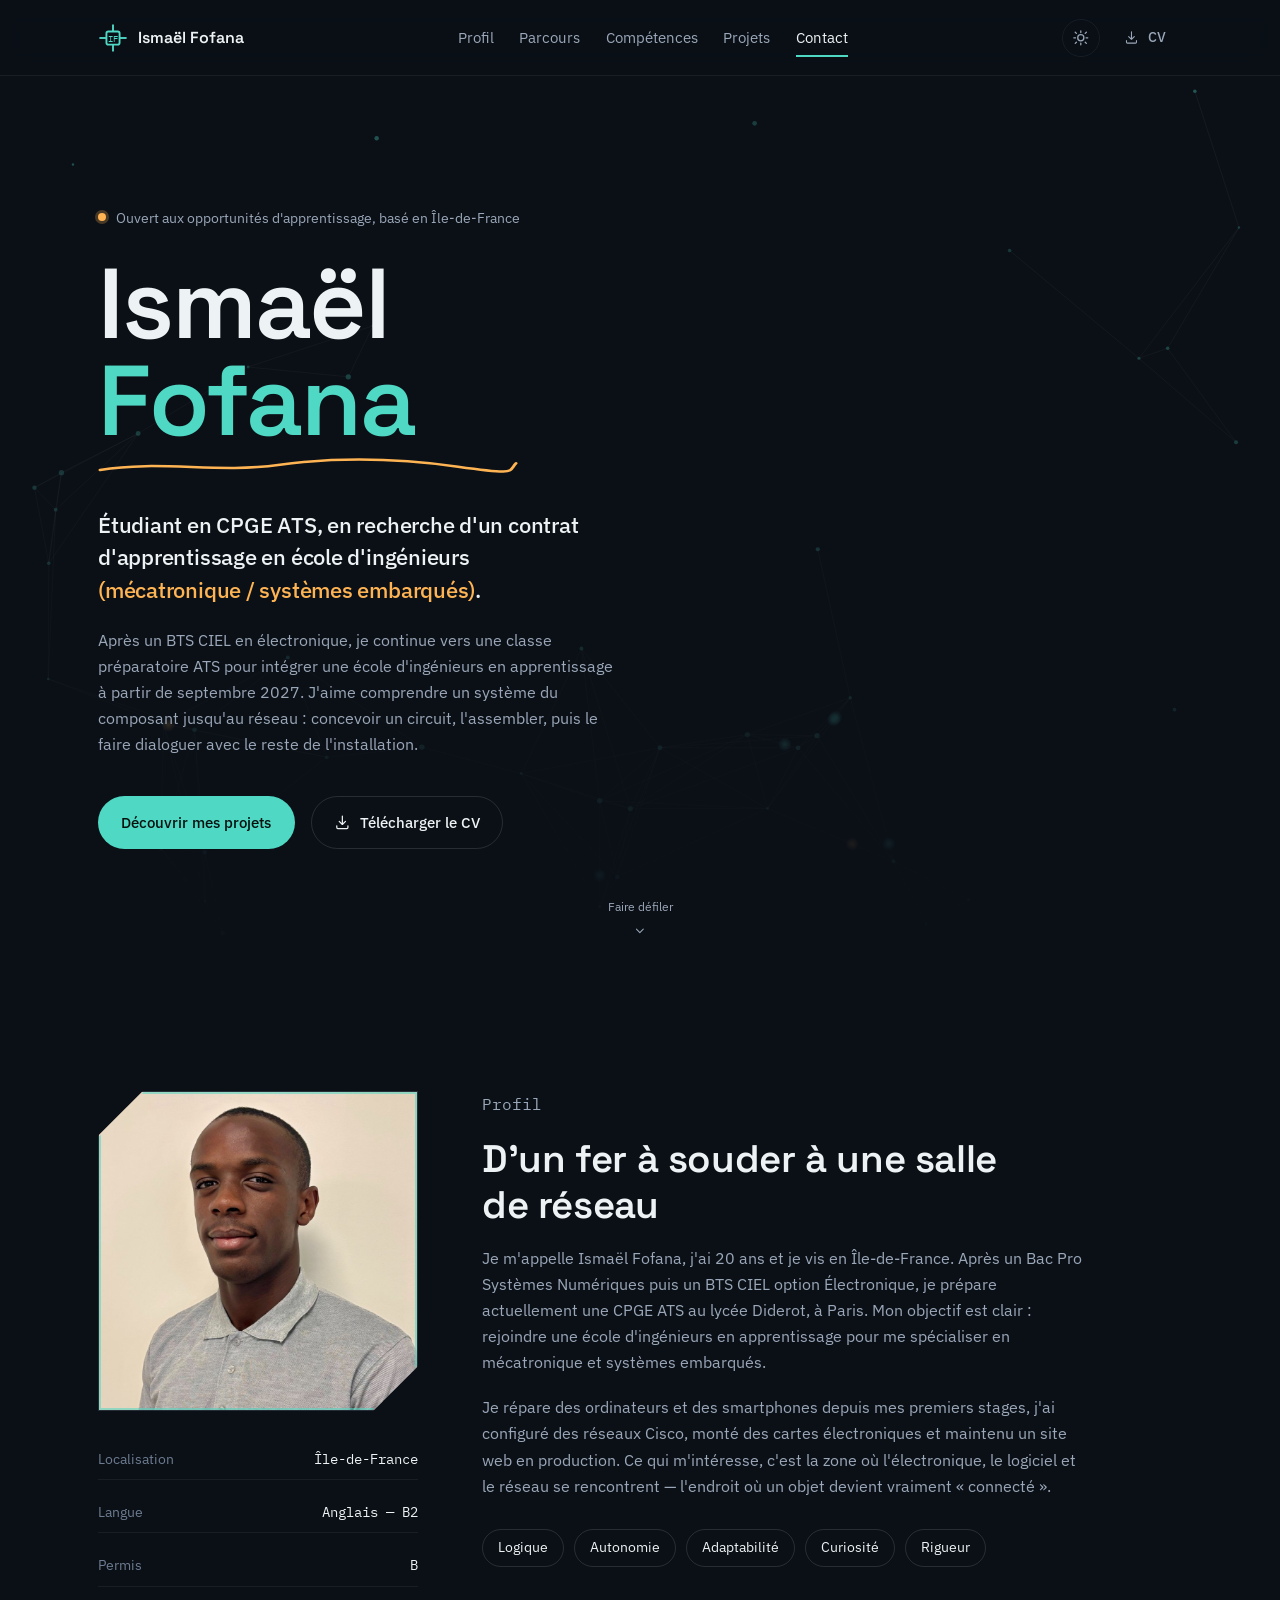
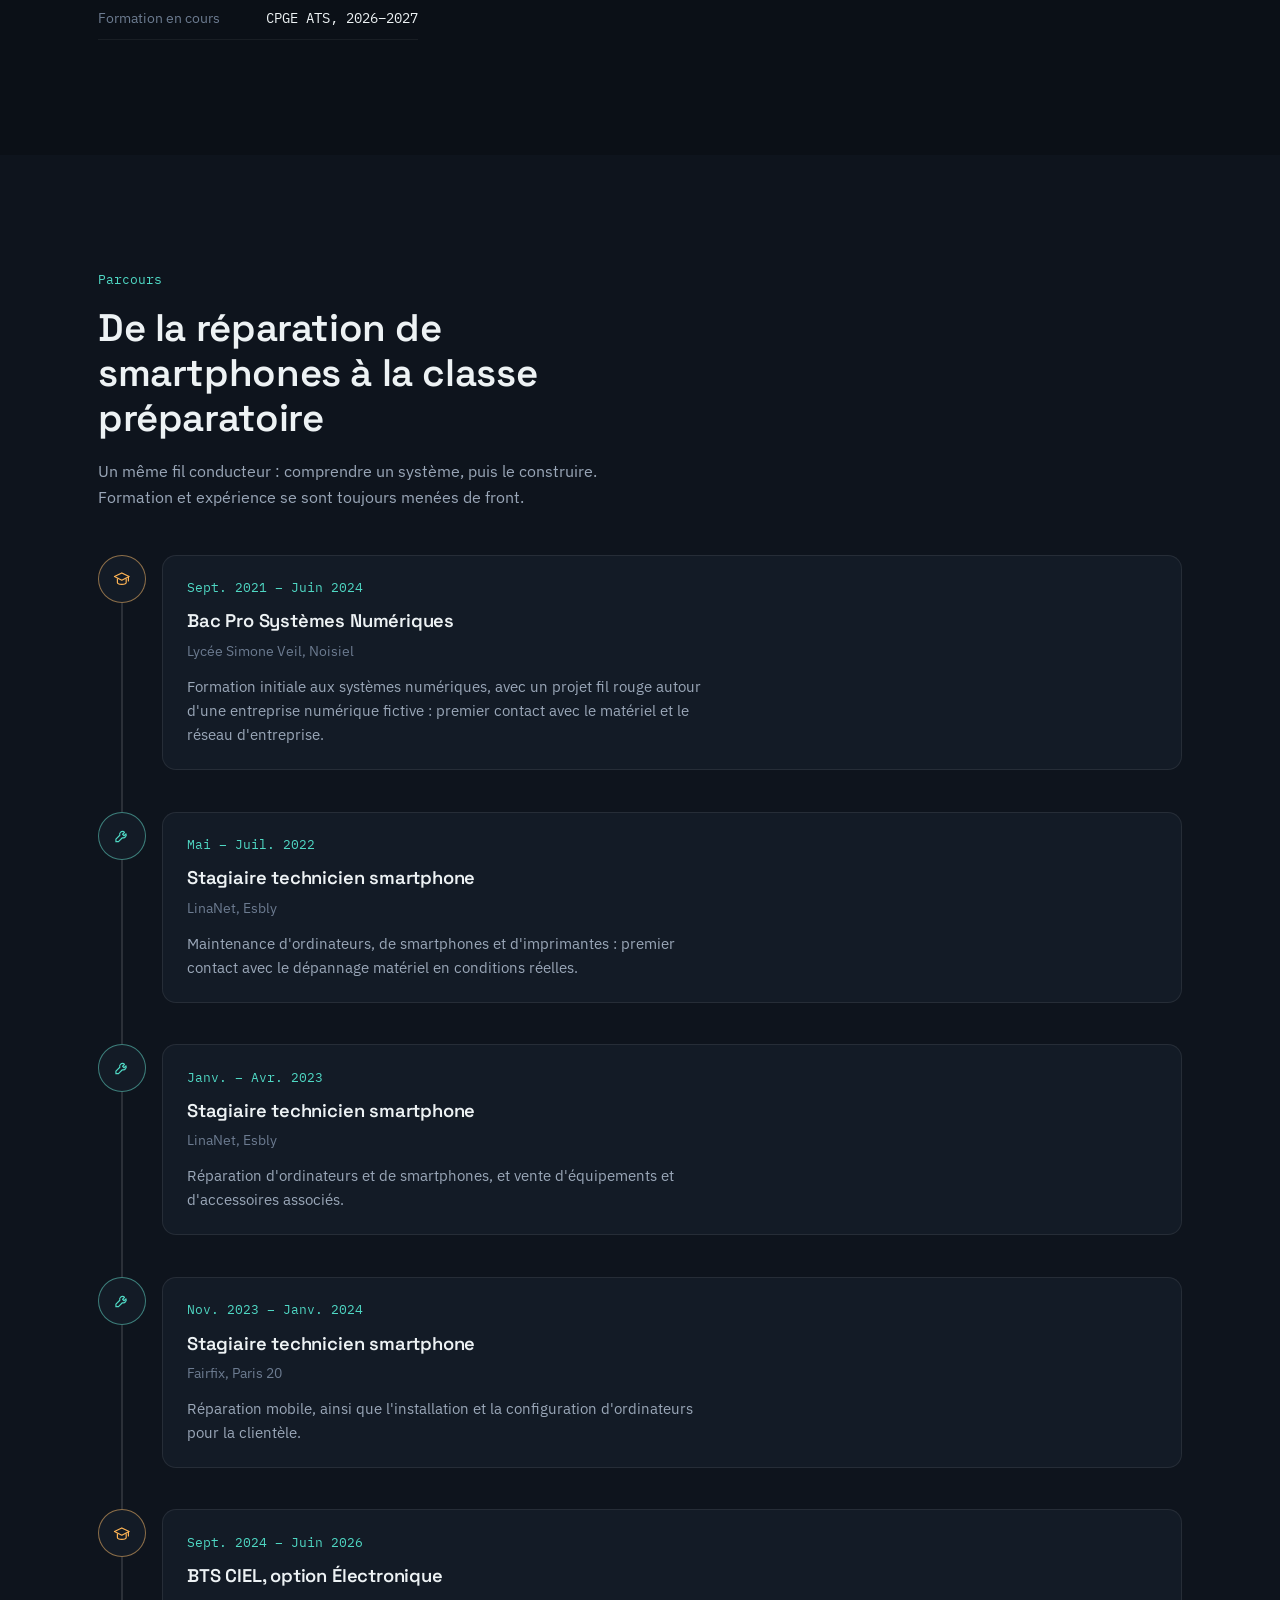
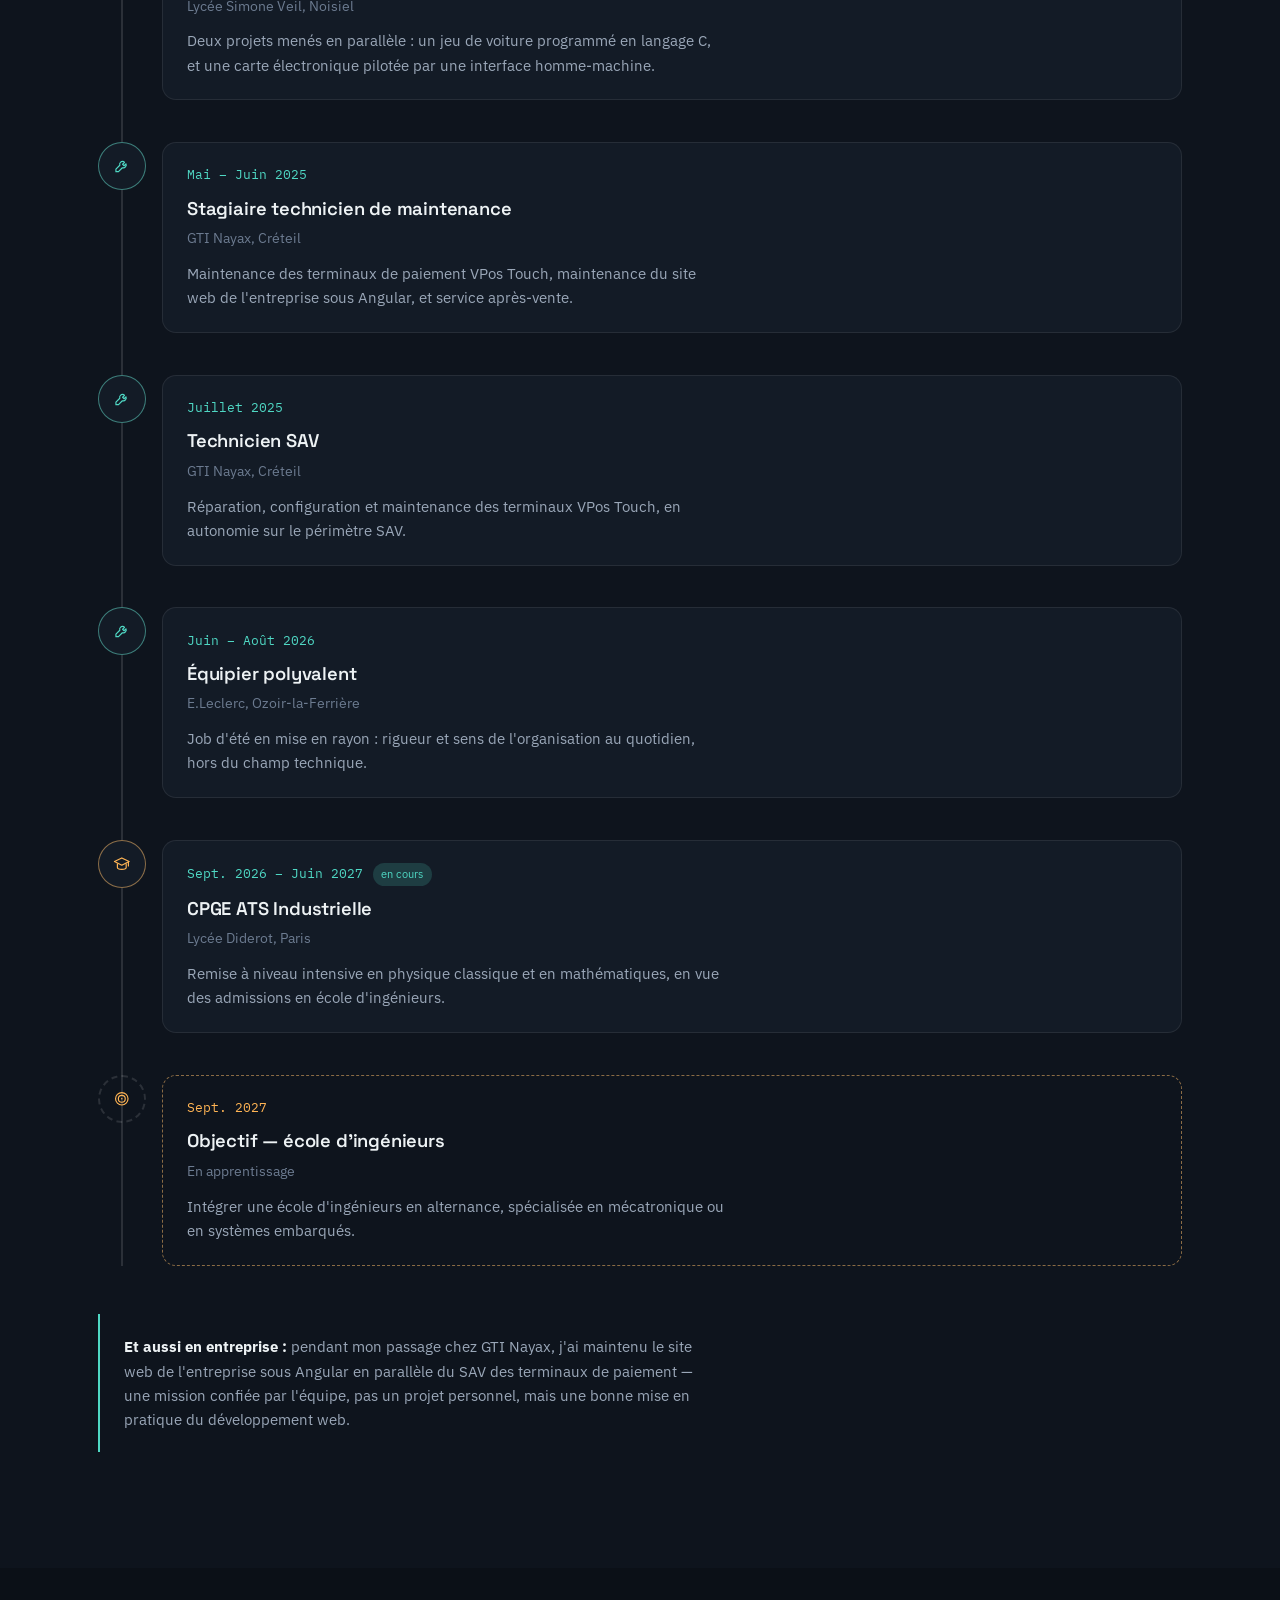
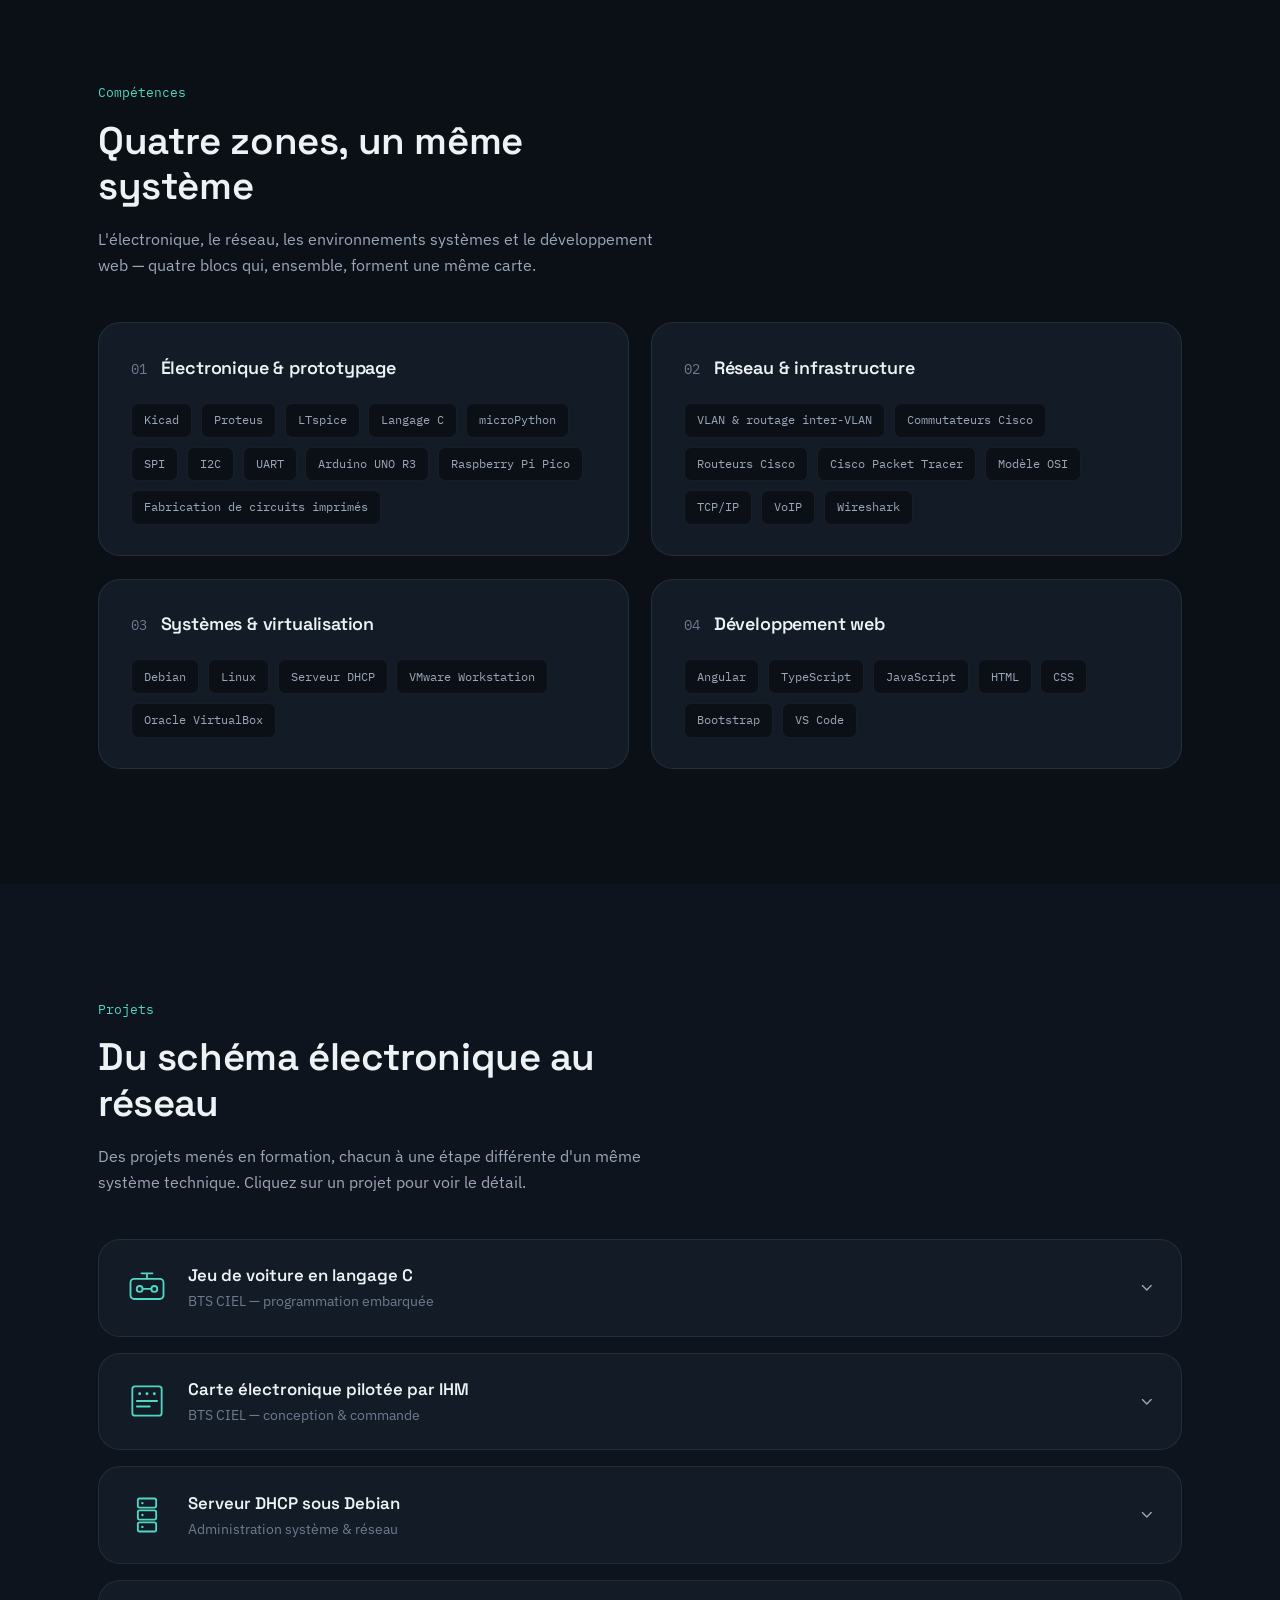
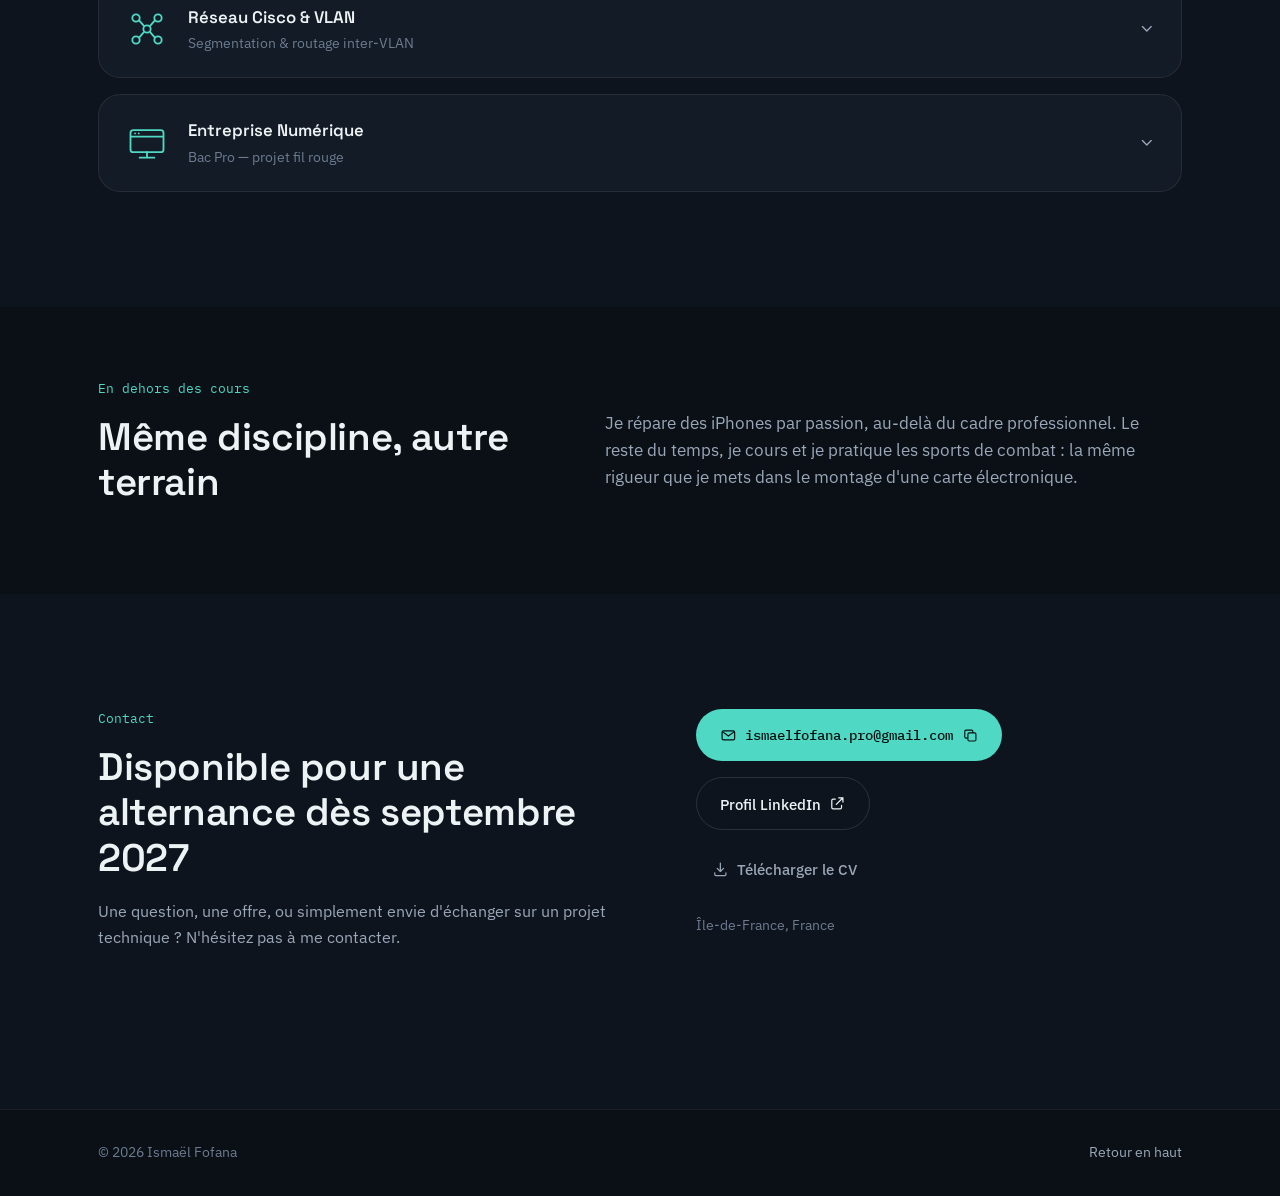
==== index.html @ b137e4b9 "Add files via upload" ====
<!DOCTYPE html>
<html lang="fr">
<head>
<meta charset="UTF-8">
<meta name="viewport" content="width=device-width, initial-scale=1">
<title>Ismaël Fofana — Portfolio</title>
<meta name="description" content="Portfolio d'Ismaël Fofana, étudiant en CPGE ATS, à la recherche d'un contrat d'apprentissage en école d'ingénieurs — mécatronique et systèmes embarqués.">
<meta name="color-scheme" content="dark light">
<meta name="theme-color" content="#0b1017">

<!-- Open Graph — à mettre à jour avec l'URL finale une fois le site en ligne -->
<meta property="og:type" content="website">
<meta property="og:title" content="Ismaël Fofana — Portfolio">
<meta property="og:description" content="Étudiant en CPGE ATS, en recherche d'un contrat d'apprentissage en école d'ingénieurs (mécatronique / systèmes embarqués).">
<meta property="og:image" content="assets/photo.jpg">
<meta name="twitter:card" content="summary">

<link rel="icon" href="data:image/svg+xml,%3Csvg xmlns='http://www.w3.org/2000/svg' viewBox='0 0 32 32'%3E%3Crect width='32' height='32' rx='6' fill='%230b1017'/%3E%3Crect x='9' y='9' width='14' height='14' rx='2' fill='none' stroke='%234fd8c4' stroke-width='2'/%3E%3Cline x1='16' y1='2' x2='16' y2='9' stroke='%234fd8c4' stroke-width='2'/%3E%3Cline x1='16' y1='23' x2='16' y2='30' stroke='%234fd8c4' stroke-width='2'/%3E%3Cline x1='2' y1='16' x2='9' y2='16' stroke='%234fd8c4' stroke-width='2'/%3E%3Cline x1='23' y1='16' x2='30' y2='16' stroke='%234fd8c4' stroke-width='2'/%3E%3C/svg%3E">

<link rel="preconnect" href="https://fonts.googleapis.com">
<link rel="preconnect" href="https://fonts.gstatic.com" crossorigin>
<link href="https://fonts.googleapis.com/css2?family=Space+Grotesk:wght@500;600;700&family=IBM+Plex+Sans:wght@400;500;600&family=IBM+Plex+Mono:wght@400;500&display=swap" rel="stylesheet">

<link rel="stylesheet" href="style.css">
</head>
<body>

<!-- ==================== SPRITE D'ICÔNES (interne, aucune dépendance externe) ==================== -->
<svg style="display:none" aria-hidden="true">
  <defs>
    <symbol id="icon-download" viewBox="0 0 24 24"><path d="M12 3v12m0 0-4.5-4.5M12 15l4.5-4.5M4 17v2.5A1.5 1.5 0 0 0 5.5 21h13a1.5 1.5 0 0 0 1.5-1.5V17" fill="none" stroke="currentColor" stroke-width="1.75" stroke-linecap="round" stroke-linejoin="round"/></symbol>
    <symbol id="icon-mail" viewBox="0 0 24 24"><rect x="3" y="5.5" width="18" height="13" rx="2" fill="none" stroke="currentColor" stroke-width="1.75"/><path d="m4 7 8 6 8-6" fill="none" stroke="currentColor" stroke-width="1.75" stroke-linecap="round" stroke-linejoin="round"/></symbol>
    <symbol id="icon-external" viewBox="0 0 24 24"><path d="M9 6H6a2 2 0 0 0-2 2v10a2 2 0 0 0 2 2h10a2 2 0 0 0 2-2v-3M14 4h6v6M20 4l-9.5 9.5" fill="none" stroke="currentColor" stroke-width="1.75" stroke-linecap="round" stroke-linejoin="round"/></symbol>
    <symbol id="icon-chevron" viewBox="0 0 24 24"><path d="m6 9 6 6 6-6" fill="none" stroke="currentColor" stroke-width="1.85" stroke-linecap="round" stroke-linejoin="round"/></symbol>
    <symbol id="icon-menu" viewBox="0 0 24 24"><path d="M4 7h16M4 12h16M4 17h16" fill="none" stroke="currentColor" stroke-width="1.75" stroke-linecap="round"/></symbol>
    <symbol id="icon-close" viewBox="0 0 24 24"><path d="M6 6l12 12M18 6 6 18" fill="none" stroke="currentColor" stroke-width="1.75" stroke-linecap="round"/></symbol>
    <symbol id="icon-sun" viewBox="0 0 24 24"><circle cx="12" cy="12" r="4.2" fill="none" stroke="currentColor" stroke-width="1.75"/><path d="M12 2.5v2.3M12 19.2v2.3M4.4 4.4l1.6 1.6M18 18l1.6 1.6M2.5 12h2.3M19.2 12h2.3M4.4 19.6 6 18M18 6l1.6-1.6" fill="none" stroke="currentColor" stroke-width="1.75" stroke-linecap="round"/></symbol>
    <symbol id="icon-moon" viewBox="0 0 24 24"><path d="M20 14.2A8.2 8.2 0 1 1 9.8 4a6.4 6.4 0 0 0 10.2 10.2Z" fill="none" stroke="currentColor" stroke-width="1.75" stroke-linejoin="round"/></symbol>
    <symbol id="icon-cap" viewBox="0 0 24 24"><path d="M12 4 2 9l10 5 10-5-10-5Z" fill="none" stroke="currentColor" stroke-width="1.6" stroke-linejoin="round"/><path d="M6 11.5V17c0 1.2 2.7 2.5 6 2.5s6-1.3 6-2.5v-5.5" fill="none" stroke="currentColor" stroke-width="1.6" stroke-linejoin="round"/><path d="M21 9.5V15" fill="none" stroke="currentColor" stroke-width="1.6" stroke-linecap="round"/></symbol>
    <symbol id="icon-wrench" viewBox="0 0 24 24"><path d="M14.7 6.3a4 4 0 0 0-5.4 4.9L4 16.5V20h3.5l5.3-5.3a4 4 0 0 0 4.9-5.4l-2.6 2.6-2-2 2.6-2.6Z" fill="none" stroke="currentColor" stroke-width="1.6" stroke-linejoin="round" stroke-linecap="round"/></symbol>
    <symbol id="icon-target" viewBox="0 0 24 24"><circle cx="12" cy="12" r="8.5" fill="none" stroke="currentColor" stroke-width="1.6"/><circle cx="12" cy="12" r="4.7" fill="none" stroke="currentColor" stroke-width="1.6"/><circle cx="12" cy="12" r="1.1" fill="currentColor"/></symbol>
    <symbol id="icon-copy" viewBox="0 0 24 24"><rect x="8.5" y="8.5" width="11.5" height="11.5" rx="1.8" fill="none" stroke="currentColor" stroke-width="1.6"/><path d="M15.5 8.5V6.3a1.8 1.8 0 0 0-1.8-1.8H5.8A1.8 1.8 0 0 0 4 6.3v7.9a1.8 1.8 0 0 0 1.8 1.8H8.5" fill="none" stroke="currentColor" stroke-width="1.6"/></symbol>
    <symbol id="icon-check" viewBox="0 0 24 24"><path d="m5 12.5 4.5 4.5L19 7" fill="none" stroke="currentColor" stroke-width="2" stroke-linecap="round" stroke-linejoin="round"/></symbol>
    <symbol id="icon-plus" viewBox="0 0 24 24"><path d="M12 5v14M5 12h14" fill="none" stroke="currentColor" stroke-width="1.85" stroke-linecap="round"/></symbol>
  </defs>
</svg>

<!-- ==================== BARRE DE PROGRESSION DE LECTURE ==================== -->
<div class="scroll-progress" id="scrollProgress" aria-hidden="true"><span id="scrollProgressFill"></span></div>

<!-- ==================== EN-TÊTE / NAVIGATION ==================== -->
<header class="site-header" id="siteHeader">
  <div class="header-inner">
    <a href="#top" class="brand" aria-label="Retour en haut de la page">
      <svg class="brand-mark" viewBox="0 0 32 32" aria-hidden="true">
        <rect x="9" y="9" width="14" height="14" rx="2" fill="none" stroke="currentColor" stroke-width="2"/>
        <line x1="16" y1="1.5" x2="16" y2="9" stroke="currentColor" stroke-width="2"/>
        <line x1="16" y1="23" x2="16" y2="30.5" stroke="currentColor" stroke-width="2"/>
        <line x1="1.5" y1="16" x2="9" y2="16" stroke="currentColor" stroke-width="2"/>
        <line x1="23" y1="16" x2="30.5" y2="16" stroke="currentColor" stroke-width="2"/>
        <text x="16" y="20.5" text-anchor="middle" font-family="'IBM Plex Mono', monospace" font-size="10" fill="currentColor">IF</text>
      </svg>
      <span class="brand-name">Ismaël&nbsp;Fofana</span>
    </a>

    <nav class="main-nav" id="mainNav" aria-label="Navigation principale">
      <a href="#profil" class="nav-link">Profil</a>
      <a href="#parcours" class="nav-link">Parcours</a>
      <a href="#competences" class="nav-link">Compétences</a>
      <a href="#projets" class="nav-link">Projets</a>
      <a href="#contact" class="nav-link">Contact</a>
    </nav>

    <div class="header-actions">
      <button class="theme-toggle" id="themeToggle" type="button" aria-label="Changer de thème" aria-pressed="false">
        <svg class="icon icon-sun" aria-hidden="true"><use href="#icon-sun"/></svg>
        <svg class="icon icon-moon" aria-hidden="true"><use href="#icon-moon"/></svg>
      </button>
      <a class="btn btn-ghost btn-sm cv-link" href="assets/CV_Ismael_Fofana.pdf" download>
        <svg class="icon" aria-hidden="true"><use href="#icon-download"/></svg>
        <span>CV</span>
      </a>
      <button class="nav-toggle" id="navToggle" type="button" aria-label="Ouvrir le menu" aria-expanded="false" aria-controls="mainNav">
        <svg class="icon icon-menu" aria-hidden="true"><use href="#icon-menu"/></svg>
        <svg class="icon icon-close" aria-hidden="true"><use href="#icon-close"/></svg>
      </button>
    </div>
  </div>
</header>

<main id="top">

  <!-- ==================== HERO ==================== -->
  <section class="hero" id="hero">
    <canvas class="hero-canvas" id="heroCanvas" aria-hidden="true"></canvas>
    <div class="hero-veil" aria-hidden="true"></div>

    <div class="hero-content">
      <p class="hero-kicker">
        <span class="led" aria-hidden="true"></span>
        Ouvert aux opportunités d'apprentissage, basé en Île-de-France
      </p>

      <h1 class="hero-title" id="heroTitle">
        <span class="line">Ismaël</span>
        <span class="line">Fofana</span>
      </h1>
      <svg class="hero-underline" viewBox="0 0 420 24" preserveAspectRatio="none" aria-hidden="true">
        <path id="heroUnderlinePath" d="M2 18 C 60 6, 120 22, 180 12 S 300 4, 360 14 S 410 20, 418 10" fill="none" stroke="currentColor" stroke-width="3" stroke-linecap="round"/>
      </svg>

      <h2 class="hero-subtitle">
        Étudiant en CPGE ATS, en recherche d'un contrat d'apprentissage en école d'ingénieurs
        <span class="accent-text">(mécatronique&nbsp;/&nbsp;systèmes embarqués)</span>.
      </h2>

      <p class="hero-text">
        Après un BTS CIEL en électronique, je continue vers une classe préparatoire ATS pour intégrer une
        école d'ingénieurs en apprentissage à partir de septembre 2027. J'aime comprendre un système du
        composant jusqu'au réseau : concevoir un circuit, l'assembler, puis le faire dialoguer avec le
        reste de l'installation.
      </p>

      <div class="hero-actions">
        <a href="#projets" class="btn btn-primary" data-scroll>
          Découvrir mes projets
        </a>
        <a href="assets/CV_Ismael_Fofana.pdf" class="btn btn-outline" download>
          <svg class="icon" aria-hidden="true"><use href="#icon-download"/></svg>
          Télécharger le CV
        </a>
      </div>
    </div>

    <a href="#profil" class="scroll-cue" data-scroll aria-label="Faire défiler vers la section Profil">
      <span>Faire défiler</span>
      <svg class="icon" aria-hidden="true"><use href="#icon-chevron"/></svg>
    </a>
  </section>

  <!-- ==================== PROFIL ==================== -->
  <section class="section" id="profil">
    <div class="container profil-grid">

      <div class="profil-media">
        <div class="photo-frame" id="photoFrame">
          <img src="assets/photo.jpg" alt="Portrait d'Ismaël Fofana" width="900" height="900" loading="lazy">
        </div>
        <ul class="quick-facts" aria-label="Informations rapides">
          <li><span class="qf-label">Localisation</span><span class="qf-value">Île-de-France</span></li>
          <li><span class="qf-label">Langue</span><span class="qf-value">Anglais — B2</span></li>
          <li><span class="qf-label">Permis</span><span class="qf-value">B</span></li>
          <li><span class="qf-label">Formation en cours</span><span class="qf-value">CPGE ATS, 2026–2027</span></li>
        </ul>
      </div>

      <div class="profil-copy">
        <p class="section-eyebrow">Profil</p>
        <h2 class="section-title">D'un fer à souder à une salle de réseau</h2>

        <p>
          Je m'appelle Ismaël Fofana, j'ai 20 ans et je vis en Île-de-France. Après un Bac&nbsp;Pro
          Systèmes Numériques puis un BTS&nbsp;CIEL option Électronique, je prépare actuellement une
          CPGE&nbsp;ATS au lycée Diderot, à Paris. Mon objectif est clair&nbsp;: rejoindre une école
          d'ingénieurs en apprentissage pour me spécialiser en mécatronique et systèmes embarqués.
        </p>
        <p>
          Je répare des ordinateurs et des smartphones depuis mes premiers stages, j'ai configuré des
          réseaux Cisco, monté des cartes électroniques et maintenu un site web en production. Ce qui
          m'intéresse, c'est la zone où l'électronique, le logiciel et le réseau se rencontrent — l'endroit
          où un objet devient vraiment « connecté ».
        </p>

        <ul class="trait-list" aria-label="Atouts">
          <li class="trait-chip">Logique</li>
          <li class="trait-chip">Autonomie</li>
          <li class="trait-chip">Adaptabilité</li>
          <li class="trait-chip">Curiosité</li>
          <li class="trait-chip">Rigueur</li>
        </ul>
      </div>

    </div>
  </section>

  <!-- ==================== PARCOURS ==================== -->
  <section class="section section-alt" id="parcours">
    <div class="container">
      <p class="section-eyebrow">Parcours</p>
      <h2 class="section-title">De la réparation de smartphones à la classe préparatoire</h2>
      <p class="section-intro">
        Un même fil conducteur&nbsp;: comprendre un système, puis le construire. Formation et expérience
        se sont toujours menées de front.
      </p>

      <div class="timeline" id="timeline">
        <div class="timeline-track" aria-hidden="true"><span id="timelineFill"></span></div>

        <ol class="timeline-list">

          <li class="timeline-item" data-type="formation">
            <div class="timeline-node"><svg class="icon" aria-hidden="true"><use href="#icon-cap"/></svg></div>
            <div class="timeline-card">
              <p class="timeline-date">Sept. 2021 – Juin 2024</p>
              <h3 class="timeline-title">Bac Pro Systèmes Numériques</h3>
              <p class="timeline-place">Lycée Simone Veil, Noisiel</p>
              <p class="timeline-desc">Formation initiale aux systèmes numériques, avec un projet fil rouge autour d'une entreprise numérique fictive : premier contact avec le matériel et le réseau d'entreprise.</p>
            </div>
          </li>

          <li class="timeline-item" data-type="experience">
            <div class="timeline-node"><svg class="icon" aria-hidden="true"><use href="#icon-wrench"/></svg></div>
            <div class="timeline-card">
              <p class="timeline-date">Mai – Juil. 2022</p>
              <h3 class="timeline-title">Stagiaire technicien smartphone</h3>
              <p class="timeline-place">LinaNet, Esbly</p>
              <p class="timeline-desc">Maintenance d'ordinateurs, de smartphones et d'imprimantes : premier contact avec le dépannage matériel en conditions réelles.</p>
            </div>
          </li>

          <li class="timeline-item" data-type="experience">
            <div class="timeline-node"><svg class="icon" aria-hidden="true"><use href="#icon-wrench"/></svg></div>
            <div class="timeline-card">
              <p class="timeline-date">Janv. – Avr. 2023</p>
              <h3 class="timeline-title">Stagiaire technicien smartphone</h3>
              <p class="timeline-place">LinaNet, Esbly</p>
              <p class="timeline-desc">Réparation d'ordinateurs et de smartphones, et vente d'équipements et d'accessoires associés.</p>
            </div>
          </li>

          <li class="timeline-item" data-type="experience">
            <div class="timeline-node"><svg class="icon" aria-hidden="true"><use href="#icon-wrench"/></svg></div>
            <div class="timeline-card">
              <p class="timeline-date">Nov. 2023 – Janv. 2024</p>
              <h3 class="timeline-title">Stagiaire technicien smartphone</h3>
              <p class="timeline-place">Fairfix, Paris 20</p>
              <p class="timeline-desc">Réparation mobile, ainsi que l'installation et la configuration d'ordinateurs pour la clientèle.</p>
            </div>
          </li>

          <li class="timeline-item" data-type="formation">
            <div class="timeline-node"><svg class="icon" aria-hidden="true"><use href="#icon-cap"/></svg></div>
            <div class="timeline-card">
              <p class="timeline-date">Sept. 2024 – Juin 2026</p>
              <h3 class="timeline-title">BTS CIEL, option Électronique</h3>
              <p class="timeline-place">Lycée Simone Veil, Noisiel</p>
              <p class="timeline-desc">Deux projets menés en parallèle : un jeu de voiture programmé en langage C, et une carte électronique pilotée par une interface homme-machine.</p>
            </div>
          </li>

          <li class="timeline-item" data-type="experience">
            <div class="timeline-node"><svg class="icon" aria-hidden="true"><use href="#icon-wrench"/></svg></div>
            <div class="timeline-card">
              <p class="timeline-date">Mai – Juin 2025</p>
              <h3 class="timeline-title">Stagiaire technicien de maintenance</h3>
              <p class="timeline-place">GTI Nayax, Créteil</p>
              <p class="timeline-desc">Maintenance des terminaux de paiement VPos Touch, maintenance du site web de l'entreprise sous Angular, et service après-vente.</p>
            </div>
          </li>

          <li class="timeline-item" data-type="experience">
            <div class="timeline-node"><svg class="icon" aria-hidden="true"><use href="#icon-wrench"/></svg></div>
            <div class="timeline-card">
              <p class="timeline-date">Juillet 2025</p>
              <h3 class="timeline-title">Technicien SAV</h3>
              <p class="timeline-place">GTI Nayax, Créteil</p>
              <p class="timeline-desc">Réparation, configuration et maintenance des terminaux VPos Touch, en autonomie sur le périmètre SAV.</p>
            </div>
          </li>

          <li class="timeline-item" data-type="experience">
            <div class="timeline-node"><svg class="icon" aria-hidden="true"><use href="#icon-wrench"/></svg></div>
            <div class="timeline-card">
              <p class="timeline-date">Juin – Août 2026</p>
              <h3 class="timeline-title">Équipier polyvalent</h3>
              <p class="timeline-place">E.Leclerc, Ozoir-la-Ferrière</p>
              <p class="timeline-desc">Job d'été en mise en rayon : rigueur et sens de l'organisation au quotidien, hors du champ technique.</p>
            </div>
          </li>

          <li class="timeline-item" data-type="formation is-current">
            <div class="timeline-node"><svg class="icon" aria-hidden="true"><use href="#icon-cap"/></svg></div>
            <div class="timeline-card">
              <p class="timeline-date">Sept. 2026 – Juin 2027 <span class="tag-current">en cours</span></p>
              <h3 class="timeline-title">CPGE ATS Industrielle</h3>
              <p class="timeline-place">Lycée Diderot, Paris</p>
              <p class="timeline-desc">Remise à niveau intensive en physique classique et en mathématiques, en vue des admissions en école d'ingénieurs.</p>
            </div>
          </li>

          <li class="timeline-item is-objective" data-type="objectif">
            <div class="timeline-node"><svg class="icon" aria-hidden="true"><use href="#icon-target"/></svg></div>
            <div class="timeline-card">
              <p class="timeline-date">Sept. 2027</p>
              <h3 class="timeline-title">Objectif — école d'ingénieurs</h3>
              <p class="timeline-place">En apprentissage</p>
              <p class="timeline-desc">Intégrer une école d'ingénieurs en alternance, spécialisée en mécatronique ou en systèmes embarqués.</p>
            </div>
          </li>

        </ol>
      </div>

      <p class="mission-note">
        <strong>Et aussi en entreprise&nbsp;:</strong> pendant mon passage chez GTI Nayax, j'ai maintenu le
        site web de l'entreprise sous Angular en parallèle du SAV des terminaux de paiement — une mission
        confiée par l'équipe, pas un projet personnel, mais une bonne mise en pratique du développement web.
      </p>
    </div>
  </section>

  <!-- ==================== COMPÉTENCES ==================== -->
  <section class="section" id="competences">
    <div class="container">
      <p class="section-eyebrow">Compétences</p>
      <h2 class="section-title">Quatre zones, un même système</h2>
      <p class="section-intro">
        L'électronique, le réseau, les environnements systèmes et le développement web — quatre blocs
        qui, ensemble, forment une même carte.
      </p>

      <div class="skills-grid">

        <article class="skill-block">
          <header class="skill-head">
            <span class="skill-index">01</span>
            <h3>Électronique &amp; prototypage</h3>
          </header>
          <ul class="skill-tags">
            <li>Kicad</li><li>Proteus</li><li>LTspice</li><li>Langage C</li><li>microPython</li>
            <li>SPI</li><li>I2C</li><li>UART</li><li>Arduino UNO R3</li><li>Raspberry Pi Pico</li>
            <li>Fabrication de circuits imprimés</li>
          </ul>
        </article>

        <article class="skill-block">
          <header class="skill-head">
            <span class="skill-index">02</span>
            <h3>Réseau &amp; infrastructure</h3>
          </header>
          <ul class="skill-tags">
            <li>VLAN &amp; routage inter-VLAN</li><li>Commutateurs Cisco</li><li>Routeurs Cisco</li>
            <li>Cisco Packet Tracer</li><li>Modèle OSI</li><li>TCP/IP</li><li>VoIP</li><li>Wireshark</li>
          </ul>
        </article>

        <article class="skill-block">
          <header class="skill-head">
            <span class="skill-index">03</span>
            <h3>Systèmes &amp; virtualisation</h3>
          </header>
          <ul class="skill-tags">
            <li>Debian</li><li>Linux</li><li>Serveur DHCP</li><li>VMware Workstation</li><li>Oracle VirtualBox</li>
          </ul>
        </article>

        <article class="skill-block">
          <header class="skill-head">
            <span class="skill-index">04</span>
            <h3>Développement web</h3>
          </header>
          <ul class="skill-tags">
            <li>Angular</li><li>TypeScript</li><li>JavaScript</li><li>HTML</li><li>CSS</li>
            <li>Bootstrap</li><li>VS Code</li>
          </ul>
        </article>

      </div>
    </div>
  </section>

  <!-- ==================== PROJETS ==================== -->
  <section class="section section-alt" id="projets">
    <div class="container">
      <p class="section-eyebrow">Projets</p>
      <h2 class="section-title">Du schéma électronique au réseau</h2>
      <p class="section-intro">
        Des projets menés en formation, chacun à une étape différente d'un même système technique.
        Cliquez sur un projet pour voir le détail.
      </p>

      <div class="projects-list" id="projectsList">

        <article class="project-card">
          <button class="project-head" type="button" aria-expanded="false">
            <svg class="project-icon" viewBox="0 0 48 48" aria-hidden="true">
              <rect x="6" y="14" width="36" height="22" rx="4" fill="none" stroke="currentColor" stroke-width="2"/>
              <circle cx="16" cy="25" r="3.2" fill="none" stroke="currentColor" stroke-width="2"/>
              <circle cx="32" cy="25" r="3.2" fill="none" stroke="currentColor" stroke-width="2"/>
              <path d="M20 25h8" stroke="currentColor" stroke-width="2" stroke-linecap="round"/>
              <path d="M24 14V8m-6 0h12" stroke="currentColor" stroke-width="2" stroke-linecap="round"/>
            </svg>
            <span class="project-head-text">
              <span class="project-title">Jeu de voiture en langage C</span>
              <span class="project-sub">BTS CIEL — programmation embarquée</span>
            </span>
            <svg class="icon project-chevron" aria-hidden="true"><use href="#icon-chevron"/></svg>
          </button>
          <div class="project-body">
            <div class="project-body-inner">
              <div class="project-content">
                <p>
                  Développement de la logique d'un jeu de voiture entièrement en C&nbsp;: gestion des entrées,
                  de la physique simplifiée du déplacement et de l'affichage. Un exercice complet de
                  programmation structurée, pensé pour tourner sur un système à ressources limitées.
                </p>
                <div class="project-meta">
                  <div><span class="pm-label">Rôle</span><span class="pm-value">Conception &amp; développement</span></div>
                  <div><span class="pm-label">Résultat</span><span class="pm-value">Jeu fonctionnel, présenté dans le cadre du BTS</span></div>
                </div>
                <ul class="project-tools">
                  <li>C</li><li>Programmation embarquée</li>
                </ul>
              </div>
            </div>
          </div>
        </article>

        <article class="project-card">
          <button class="project-head" type="button" aria-expanded="false">
            <svg class="project-icon" viewBox="0 0 48 48" aria-hidden="true">
              <rect x="8" y="8" width="32" height="32" rx="3" fill="none" stroke="currentColor" stroke-width="2"/>
              <circle cx="16" cy="16" r="1.6" fill="currentColor"/>
              <circle cx="24" cy="16" r="1.6" fill="currentColor"/>
              <circle cx="32" cy="16" r="1.6" fill="currentColor"/>
              <path d="M13 24h22M13 30h14" stroke="currentColor" stroke-width="2" stroke-linecap="round"/>
            </svg>
            <span class="project-head-text">
              <span class="project-title">Carte électronique pilotée par IHM</span>
              <span class="project-sub">BTS CIEL — conception &amp; commande</span>
            </span>
            <svg class="icon project-chevron" aria-hidden="true"><use href="#icon-chevron"/></svg>
          </button>
          <div class="project-body">
            <div class="project-body-inner">
              <div class="project-content">
                <p>
                  Conception d'une carte électronique et de son interface de pilotage (IHM), de la simulation
                  du circuit jusqu'à son fonctionnement réel&nbsp;: choix des composants, routage, puis
                  programmation de la logique de commande.
                </p>
                <div class="project-meta">
                  <div><span class="pm-label">Rôle</span><span class="pm-value">Conception carte &amp; programmation</span></div>
                  <div><span class="pm-label">Résultat</span><span class="pm-value">Carte fonctionnelle, pilotée depuis l'IHM</span></div>
                </div>
                <ul class="project-tools">
                  <li>Kicad</li><li>Proteus</li><li>C</li>
                </ul>
              </div>
            </div>
          </div>
        </article>

        <article class="project-card">
          <button class="project-head" type="button" aria-expanded="false">
            <svg class="project-icon" viewBox="0 0 48 48" aria-hidden="true">
              <rect x="14" y="6" width="20" height="10" rx="2" fill="none" stroke="currentColor" stroke-width="2"/>
              <rect x="14" y="19" width="20" height="10" rx="2" fill="none" stroke="currentColor" stroke-width="2"/>
              <rect x="14" y="32" width="20" height="10" rx="2" fill="none" stroke="currentColor" stroke-width="2"/>
              <circle cx="19" cy="11" r="1.3" fill="currentColor"/>
              <circle cx="19" cy="24" r="1.3" fill="currentColor"/>
              <circle cx="19" cy="37" r="1.3" fill="currentColor"/>
            </svg>
            <span class="project-head-text">
              <span class="project-title">Serveur DHCP sous Debian</span>
              <span class="project-sub">Administration système &amp; réseau</span>
            </span>
            <svg class="icon project-chevron" aria-hidden="true"><use href="#icon-chevron"/></svg>
          </button>
          <div class="project-body">
            <div class="project-body-inner">
              <div class="project-content">
                <p>
                  Configuration d'un serveur DHCP sous Debian puis intégration à un réseau existant&nbsp;: plage
                  d'adresses, bail, passerelle — jusqu'à l'attribution automatique et fiable des adresses IP
                  aux postes du réseau.
                </p>
                <div class="project-meta">
                  <div><span class="pm-label">Rôle</span><span class="pm-value">Configuration &amp; intégration réseau</span></div>
                  <div><span class="pm-label">Résultat</span><span class="pm-value">Serveur opérationnel, intégré et testé</span></div>
                </div>
                <ul class="project-tools">
                  <li>Debian</li><li>Linux</li><li>DHCP</li>
                </ul>
              </div>
            </div>
          </div>
        </article>

        <article class="project-card">
          <button class="project-head" type="button" aria-expanded="false">
            <svg class="project-icon" viewBox="0 0 48 48" aria-hidden="true">
              <circle cx="12" cy="12" r="4" fill="none" stroke="currentColor" stroke-width="2"/>
              <circle cx="36" cy="12" r="4" fill="none" stroke="currentColor" stroke-width="2"/>
              <circle cx="12" cy="36" r="4" fill="none" stroke="currentColor" stroke-width="2"/>
              <circle cx="36" cy="36" r="4" fill="none" stroke="currentColor" stroke-width="2"/>
              <circle cx="24" cy="24" r="4" fill="none" stroke="currentColor" stroke-width="2"/>
              <path d="M15.4 14.6 20.6 20.6M32.6 14.6 27.4 20.6M15.4 33.4 20.6 27.4M32.6 33.4 27.4 27.4" stroke="currentColor" stroke-width="2" stroke-linecap="round"/>
            </svg>
            <span class="project-head-text">
              <span class="project-title">Réseau Cisco &amp; VLAN</span>
              <span class="project-sub">Segmentation &amp; routage inter-VLAN</span>
            </span>
            <svg class="icon project-chevron" aria-hidden="true"><use href="#icon-chevron"/></svg>
          </button>
          <div class="project-body">
            <div class="project-body-inner">
              <div class="project-content">
                <p>
                  Configuration de VLAN et de routage inter-VLAN sur une maquette réseau Cisco&nbsp;: segmentation
                  par adresse MAC et par port, mise en place des cœurs de réseau, puis validation de la
                  connectivité entre les différents segments.
                </p>
                <div class="project-meta">
                  <div><span class="pm-label">Rôle</span><span class="pm-value">Configuration &amp; validation</span></div>
                  <div><span class="pm-label">Résultat</span><span class="pm-value">Réseau segmenté, connectivité inter-VLAN validée</span></div>
                </div>
                <ul class="project-tools">
                  <li>Cisco Packet Tracer</li><li>VLAN</li><li>Routage</li>
                </ul>
              </div>
            </div>
          </div>
        </article>

        <article class="project-card">
          <button class="project-head" type="button" aria-expanded="false">
            <svg class="project-icon" viewBox="0 0 48 48" aria-hidden="true">
              <rect x="6" y="10" width="36" height="24" rx="3" fill="none" stroke="currentColor" stroke-width="2"/>
              <path d="M6 17h36" stroke="currentColor" stroke-width="2"/>
              <circle cx="11" cy="13.5" r="1" fill="currentColor"/>
              <circle cx="15" cy="13.5" r="1" fill="currentColor"/>
              <path d="M16 40h16M24 34v6" stroke="currentColor" stroke-width="2" stroke-linecap="round"/>
            </svg>
            <span class="project-head-text">
              <span class="project-title">Entreprise Numérique</span>
              <span class="project-sub">Bac Pro — projet fil rouge</span>
            </span>
            <svg class="icon project-chevron" aria-hidden="true"><use href="#icon-chevron"/></svg>
          </button>
          <div class="project-body">
            <div class="project-body-inner">
              <div class="project-content">
                <p>
                  Projet mené sur l'ensemble du Bac Pro, autour de la mise en place des systèmes numériques
                  d'une entreprise fictive&nbsp;: premier projet de fond, à la croisée du matériel et du réseau.
                </p>
                <div class="project-meta">
                  <div><span class="pm-label">Rôle</span><span class="pm-value">Mise en place des systèmes numériques</span></div>
                  <div><span class="pm-label">Cadre</span><span class="pm-value">Projet fil rouge, Bac Pro Systèmes Numériques</span></div>
                </div>
                <ul class="project-tools">
                  <li>Systèmes numériques</li><li>Réseau</li>
                </ul>
              </div>
            </div>
          </div>
        </article>

      </div>
    </div>
  </section>

  <!-- ==================== EN DEHORS DES COURS ==================== -->
  <section class="section section-compact" id="interets">
    <div class="container interests-grid">
      <div>
        <p class="section-eyebrow">En dehors des cours</p>
        <h2 class="section-title">Même discipline, autre terrain</h2>
      </div>
      <p class="interests-text">
        Je répare des iPhones par passion, au-delà du cadre professionnel. Le reste du temps, je cours et
        je pratique les sports de combat&nbsp;: la même rigueur que je mets dans le montage d'une carte
        électronique.
      </p>
    </div>
  </section>

  <!-- ==================== CONTACT ==================== -->
  <section class="section section-alt" id="contact">
    <div class="container contact-grid">
      <div>
        <p class="section-eyebrow">Contact</p>
        <h2 class="section-title">Disponible pour une alternance dès septembre 2027</h2>
        <p class="section-intro">
          Une question, une offre, ou simplement envie d'échanger sur un projet technique&nbsp;?
          N'hésitez pas à me contacter.
        </p>
      </div>

      <div class="contact-actions">
        <button class="btn btn-primary contact-email" id="copyEmailBtn" type="button" data-email="ismaelfofana.pro@gmail.com">
          <svg class="icon" aria-hidden="true"><use href="#icon-mail"/></svg>
          <span class="contact-email-text">ismaelfofana.pro@gmail.com</span>
          <svg class="icon icon-copy-state" aria-hidden="true"><use href="#icon-copy"/></svg>
          <svg class="icon icon-check-state" aria-hidden="true"><use href="#icon-check"/></svg>
        </button>

        <a class="btn btn-outline" href="https://www.linkedin.com/in/ismaël-fofana-pro/" target="_blank" rel="noopener">
          Profil LinkedIn
          <svg class="icon" aria-hidden="true"><use href="#icon-external"/></svg>
        </a>

        <a class="btn btn-ghost" href="assets/CV_Ismael_Fofana.pdf" download>
          <svg class="icon" aria-hidden="true"><use href="#icon-download"/></svg>
          Télécharger le CV
        </a>

        <p class="contact-location">Île-de-France, France</p>
      </div>
    </div>
  </section>

</main>

<!-- ==================== PIED DE PAGE ==================== -->
<footer class="site-footer">
  <div class="container footer-inner">
    <p>© <span id="footerYear">2026</span> Ismaël Fofana</p>
    <a href="#top" class="footer-top" data-scroll>Retour en haut</a>
  </div>
</footer>

<script src="script.js"></script>
</body>
</html>
---- style.css ----
/* =================================================================
   Portfolio — Ismaël Fofana
   Feuille de style
   Sommaire :
     1. Tokens (couleurs, typo, espacement)
     2. Reset & base
     3. Mise en page générale
     4. Boutons & éléments interactifs
     5. Barre de progression
     6. En-tête / navigation
     7. Hero
     8. Profil
     9. Parcours (timeline)
     10. Compétences
     11. Projets
     12. En dehors des cours
     13. Contact
     14. Pied de page
     15. Media queries
================================================================= */

/* ---------- 1. TOKENS ---------- */
:root{
  /* fond & panneaux */
  --bg:#0b1017;
  --bg-alt:#0e141d;
  --panel:#131b26;
  --panel-border:rgba(255,255,255,.08);
  --line:rgba(255,255,255,.12);
  --line-soft:rgba(255,255,255,.06);

  /* texte */
  --text:#edf2f4;
  --muted:#9aa7b8;
  --muted-2:#6c7b90;

  /* accents */
  --accent:#4fd8c4;      /* trace — teal */
  --accent-2:#ffb454;    /* signal — amber */
  --accent-contrast:#06110f;
  --accent-2-contrast:#1a1103;

  /* ombres / rayons */
  --shadow-lg:0 30px 70px -30px rgba(0,0,0,.65);
  --shadow-md:0 18px 40px -22px rgba(0,0,0,.55);
  --radius-sm:7px;
  --radius-md:14px;
  --radius-lg:22px;

  /* typo */
  --font-display:'Space Grotesk','Segoe UI',Roboto,Arial,sans-serif;
  --font-body:'IBM Plex Sans','Segoe UI',Roboto,Arial,sans-serif;
  --font-mono:'IBM Plex Mono','SFMono-Regular',Consolas,'Liberation Mono',monospace;

  /* mise en page */
  --maxw:1180px;
  --gutter:clamp(1.25rem,4vw,3rem);
  --header-h:76px;

  color-scheme: dark;
}

[data-theme="light"]{
  --bg:#f2f5f7;
  --bg-alt:#e9eef1;
  --panel:#ffffff;
  --panel-border:rgba(16,24,32,.09);
  --line:rgba(16,24,32,.14);
  --line-soft:rgba(16,24,32,.07);

  --text:#101820;
  --muted:#4d5c6d;
  --muted-2:#5c6b7d;

  --accent:#0c8f7d;
  --accent-2:#b96a10;
  --accent-contrast:#ffffff;
  --accent-2-contrast:#ffffff;

  --shadow-lg:0 30px 60px -30px rgba(16,24,32,.22);
  --shadow-md:0 16px 34px -20px rgba(16,24,32,.18);

  color-scheme: light;
}

/* ---------- 2. RESET & BASE ---------- */
*, *::before, *::after{ box-sizing:border-box; }
html{
  -webkit-text-size-adjust:100%;
  scroll-behavior:smooth;
}
@media (prefers-reduced-motion:reduce){
  html{ scroll-behavior:auto; }
}
body{
  margin:0;
  background:var(--bg);
  color:var(--text);
  font-family:var(--font-body);
  font-size:16px;
  line-height:1.6;
  -webkit-font-smoothing:antialiased;
  transition:background-color .35s ease, color .35s ease;
}
img{ max-width:100%; display:block; }
a{ color:inherit; text-decoration:none; }
ul, ol{ list-style:none; margin:0; padding:0; }
h1,h2,h3,h4{ margin:0; font-family:var(--font-display); font-weight:600; letter-spacing:-.01em; }
p{ margin:0; }
button{ font:inherit; color:inherit; background:none; border:none; cursor:pointer; }
svg{ overflow:visible; }

::selection{ background:var(--accent); color:var(--accent-contrast); }

:focus-visible{
  outline:2px solid var(--accent);
  outline-offset:3px;
  border-radius:4px;
}

.icon{ width:1.1em; height:1.1em; flex:none; }

/* ---------- 3. MISE EN PAGE GÉNÉRALE ---------- */
.container{
  max-width:var(--maxw);
  margin-inline:auto;
  padding-inline:var(--gutter);
}
.section{
  padding-block:clamp(4.5rem,9vw,7.5rem);
  scroll-margin-top:var(--header-h);
}
.section-alt{ background:var(--bg-alt); }
.section-compact{ padding-block:clamp(3rem,6vw,4.5rem); }

.section-eyebrow{
  font-family:var(--font-mono);
  font-size:.8rem;
  color:var(--accent);
  margin:0 0 .9rem;
}
.section-title{
  font-size:clamp(1.7rem,3.4vw,2.4rem);
  line-height:1.18;
  max-width:22ch;
  margin-bottom:1.1rem;
}
.section-intro{
  color:var(--muted);
  max-width:56ch;
  font-size:1.02rem;
  margin-bottom:2.75rem;
}
.accent-text{ color:var(--accent-2); }

/* ---------- 4. BOUTONS ---------- */
.btn{
  display:inline-flex;
  align-items:center;
  gap:.55rem;
  padding:.85rem 1.4rem;
  border-radius:999px;
  font-size:.95rem;
  font-weight:500;
  font-family:var(--font-body);
  border:1px solid transparent;
  transition:transform .18s ease, background-color .18s ease, border-color .18s ease, color .18s ease;
  white-space:nowrap;
}
.btn:hover{ transform:translateY(-2px); }
.btn:active{ transform:translateY(0); }

.btn-primary{
  background:var(--accent);
  color:var(--accent-contrast);
}
.btn-primary:hover{ background:var(--accent-2); color:var(--accent-2-contrast); }

.btn-outline{
  border-color:var(--line);
  color:var(--text);
  background:transparent;
}
.btn-outline:hover{ border-color:var(--accent); color:var(--accent); }

.btn-ghost{
  color:var(--muted);
  padding:.6rem .9rem;
}
.btn-ghost:hover{ color:var(--text); }

.btn-sm{ padding:.5rem .95rem; font-size:.85rem; }

/* ---------- 5. BARRE DE PROGRESSION ---------- */
.scroll-progress{
  position:fixed;
  top:0; left:0; right:0;
  height:3px;
  z-index:60;
  background:transparent;
  pointer-events:none;
}
.scroll-progress span{
  display:block;
  height:100%;
  width:0%;
  background:linear-gradient(90deg,var(--accent),var(--accent-2));
  transition:width .08s linear;
}

/* ---------- 6. EN-TÊTE / NAVIGATION ---------- */
.site-header{
  position:sticky;
  top:0;
  z-index:50;
  height:var(--header-h);
  display:flex;
  align-items:center;
  border-bottom:1px solid var(--line-soft);
}
/* Le flou est posé sur un pseudo-élément plutôt que sur .site-header
   directement : un backdrop-filter sur l'en-tête lui-même en ferait le
   bloc englobant de ses descendants en position fixed (dont le menu
   mobile), ce qui casserait entièrement son positionnement plein écran. */
.site-header::before{
  content:"";
  position:absolute;
  inset:0;
  z-index:-1;
  backdrop-filter:blur(14px) saturate(140%);
  -webkit-backdrop-filter:blur(14px) saturate(140%);
  background:color-mix(in srgb, var(--bg) 78%, transparent);
}
.header-inner{
  width:100%;
  max-width:var(--maxw);
  margin-inline:auto;
  padding-inline:var(--gutter);
  display:flex;
  align-items:center;
  justify-content:space-between;
  gap:1rem;
}
.brand{
  display:flex;
  align-items:center;
  gap:.6rem;
  color:var(--text);
}
.brand-mark{ width:30px; height:30px; color:var(--accent); flex:none; }
.brand-name{ font-family:var(--font-display); font-weight:600; font-size:1rem; }

.main-nav{
  display:flex;
  align-items:center;
  gap:clamp(1rem,2vw,2rem);
}
.nav-link{
  font-size:.92rem;
  color:var(--muted);
  position:relative;
  padding-block:.3rem;
  transition:color .2s ease;
}
.nav-link::after{
  content:"";
  position:absolute;
  left:0; right:100%;
  bottom:-3px;
  height:2px;
  background:var(--accent);
  transition:right .25s ease;
}
.nav-link:hover{ color:var(--text); }
.nav-link.is-active{ color:var(--text); }
.nav-link.is-active::after{ right:0; }

.header-actions{ display:flex; align-items:center; gap:.5rem; }

.theme-toggle{
  width:38px; height:38px;
  display:flex; align-items:center; justify-content:center;
  border-radius:999px;
  color:var(--muted);
  border:1px solid var(--line-soft);
  transition:color .2s ease, border-color .2s ease;
}
.theme-toggle:hover{ color:var(--accent); border-color:var(--accent); }
.icon-moon{ display:none; }
[data-theme="light"] .icon-sun{ display:none; }
[data-theme="light"] .icon-moon{ display:block; }

.nav-toggle{
  display:none;
  width:38px; height:38px;
  align-items:center; justify-content:center;
  color:var(--text);
}
.nav-toggle .icon-close{ display:none; }
.nav-toggle[aria-expanded="true"] .icon-menu{ display:none; }
.nav-toggle[aria-expanded="true"] .icon-close{ display:block; }

/* ---------- 7. HERO ---------- */
.hero{
  position:relative;
  min-height:100svh;
  display:flex;
  flex-direction:column;
  justify-content:center;
  overflow:hidden;
  padding-top:var(--header-h);
}
.hero-canvas{
  position:absolute;
  inset:0;
  width:100%;
  height:100%;
  display:block;
}
.hero-veil{
  position:absolute;
  inset:0;
  background:
    linear-gradient(180deg,
      color-mix(in srgb, var(--bg) 42%, transparent) 0%,
      color-mix(in srgb, var(--bg) 66%, transparent) 45%,
      color-mix(in srgb, var(--bg) 88%, transparent) 78%,
      var(--bg) 100%);
  pointer-events:none;
}

.hero-content{
  position:relative;
  z-index:2;
  max-width:var(--maxw);
  margin-inline:auto;
  width:100%;
  padding-inline:var(--gutter);
  padding-block:3rem;
}

.hero-kicker{
  display:inline-flex;
  align-items:center;
  gap:.6rem;
  font-size:.9rem;
  color:var(--muted);
  margin-bottom:1.6rem;
}
.led{
  width:8px; height:8px;
  border-radius:50%;
  background:var(--accent-2);
  box-shadow:0 0 0 3px color-mix(in srgb, var(--accent-2) 25%, transparent);
  animation:pulse 2.6s ease-in-out infinite;
}
@keyframes pulse{
  0%,100%{ opacity:1; }
  50%{ opacity:.35; }
}

.hero-title{
  font-size:clamp(3rem,9vw,6.2rem);
  line-height:.98;
  letter-spacing:-.02em;
  color:var(--text);
}
.hero-title .line{
  display:block;
  opacity:0;
  transform:translateY(.4em);
  animation:rise .8s cubic-bezier(.2,.7,.2,1) forwards;
}
.hero-title .line:nth-child(2){ animation-delay:.12s; color:var(--accent); }
@keyframes rise{
  to{ opacity:1; transform:translateY(0); }
}

.hero-underline{
  width:min(420px,60vw);
  height:20px;
  color:var(--accent-2);
  margin:.4rem 0 1.6rem;
}
.hero-underline path{
  stroke-dasharray:640;
  stroke-dashoffset:640;
  animation:draw 1.3s .55s cubic-bezier(.3,.7,.2,1) forwards;
}
@keyframes draw{ to{ stroke-dashoffset:0; } }

.hero-subtitle{
  font-family:var(--font-body);
  font-weight:500;
  font-size:clamp(1.05rem,2.1vw,1.4rem);
  line-height:1.45;
  max-width:38ch;
  color:var(--text);
  margin-bottom:1.3rem;
  opacity:0;
  animation:fadein .8s .75s ease forwards;
}
.hero-text{
  color:var(--muted);
  max-width:52ch;
  font-size:1.02rem;
  margin-bottom:2.4rem;
  opacity:0;
  animation:fadein .8s .9s ease forwards;
}
@keyframes fadein{ to{ opacity:1; } }

.hero-actions{
  display:flex;
  flex-wrap:wrap;
  gap:1rem;
  opacity:0;
  animation:fadein .8s 1.05s ease forwards;
}

.scroll-cue{
  position:relative;
  z-index:2;
  align-self:center;
  margin-bottom:2.2rem;
  display:flex;
  flex-direction:column;
  align-items:center;
  gap:.4rem;
  color:var(--muted);
  font-size:.78rem;
}
.scroll-cue .icon{ animation:bob 1.8s ease-in-out infinite; }
@keyframes bob{
  0%,100%{ transform:translateY(0); }
  50%{ transform:translateY(5px); }
}

@media (prefers-reduced-motion:reduce){
  .hero-title .line, .hero-subtitle, .hero-text, .hero-actions{ opacity:1; animation:none; transform:none; }
  .hero-underline path{ stroke-dashoffset:0; animation:none; }
  .led, .scroll-cue .icon{ animation:none; }
}

/* ---------- 8. PROFIL ---------- */
.profil-grid{
  display:grid;
  grid-template-columns:minmax(240px,320px) 1fr;
  gap:clamp(2.5rem,5vw,5rem);
  align-items:start;
}
.profil-media{ position:sticky; top:calc(var(--header-h) + 2rem); }

.photo-frame{
  position:relative;
  aspect-ratio:1/1;
  clip-path:polygon(14% 0%,100% 0%,100% 86%,86% 100%,0% 100%,0% 14%);
  background:var(--panel);
  border:1px solid var(--panel-border);
  transition:transform .3s ease;
  will-change:transform;
}
.photo-frame img{ width:100%; height:100%; object-fit:cover; }
.photo-frame::after{
  content:"";
  position:absolute; inset:0;
  clip-path:polygon(14% 0%,100% 0%,100% 86%,86% 100%,0% 100%,0% 14%);
  box-shadow:inset 0 0 0 2px var(--accent);
  opacity:.55;
  pointer-events:none;
}

.quick-facts{
  margin-top:1.75rem;
  display:flex;
  flex-direction:column;
  gap:.75rem;
}
.quick-facts li{
  display:flex;
  justify-content:space-between;
  gap:1rem;
  padding-block:.55rem;
  border-bottom:1px solid var(--line-soft);
  font-size:.88rem;
}
.qf-label{ color:var(--muted-2); }
.qf-value{ color:var(--text); font-family:var(--font-mono); text-align:right; }

.profil-copy p{
  color:var(--muted);
  max-width:60ch;
  margin-bottom:1.2rem;
  font-size:1.02rem;
}
.profil-copy p:last-of-type{ margin-bottom:1.9rem; }

.trait-list{ display:flex; flex-wrap:wrap; gap:.6rem; }
.trait-chip{
  font-size:.85rem;
  padding:.45rem .95rem;
  border-radius:999px;
  border:1px solid var(--line);
  color:var(--text);
}

/* ---------- 9. PARCOURS / TIMELINE ---------- */
.timeline{ position:relative; margin-top:1rem; }

.timeline-track{
  position:absolute;
  left:23px;
  top:0; bottom:0;
  width:2px;
  background:var(--line);
}
.timeline-track span{
  display:block;
  width:100%;
  height:0%;
  background:linear-gradient(180deg,var(--accent),var(--accent-2));
}

.timeline-list{ display:flex; flex-direction:column; gap:2.6rem; }

.timeline-item{
  position:relative;
  padding-left:64px;
}
.timeline-node{
  position:absolute;
  left:0; top:0;
  width:48px; height:48px;
  border-radius:50%;
  display:flex; align-items:center; justify-content:center;
  background:var(--panel);
  border:1px solid var(--line);
  color:var(--muted);
  z-index:1;
}
.timeline-item[data-type^="formation"] .timeline-node{ color:var(--accent-2); border-color:color-mix(in srgb, var(--accent-2) 45%, var(--line)); }
.timeline-item[data-type^="experience"] .timeline-node{ color:var(--accent); border-color:color-mix(in srgb, var(--accent) 45%, var(--line)); }
.timeline-item.is-objective .timeline-node{
  color:var(--accent-2);
  border-style:dashed;
  border-width:2px;
  background:transparent;
}

.timeline-card{
  background:var(--panel);
  border:1px solid var(--panel-border);
  border-radius:var(--radius-md);
  padding:1.4rem 1.5rem;
}
.timeline-item.is-objective .timeline-card{
  background:transparent;
  border-style:dashed;
  border-color:color-mix(in srgb, var(--accent-2) 45%, var(--line));
}

.timeline-date{
  font-family:var(--font-mono);
  font-size:.8rem;
  color:var(--accent);
  margin-bottom:.5rem;
  display:flex;
  align-items:center;
  gap:.6rem;
  flex-wrap:wrap;
}
.timeline-item.is-objective .timeline-date{ color:var(--accent-2); }
.tag-current{
  font-family:var(--font-body);
  font-size:.7rem;
  padding:.15rem .55rem;
  border-radius:999px;
  background:color-mix(in srgb, var(--accent) 18%, transparent);
  color:var(--accent);
}
.timeline-title{ font-size:1.15rem; margin-bottom:.25rem; }
.timeline-place{ font-size:.88rem; color:var(--muted-2); margin-bottom:.7rem; }
.timeline-desc{ color:var(--muted); font-size:.95rem; max-width:60ch; }

.mission-note{
  margin-top:3rem;
  padding:1.3rem 1.5rem;
  border-left:2px solid var(--accent);
  color:var(--muted);
  font-size:.95rem;
  max-width:70ch;
}
.mission-note strong{ color:var(--text); }

/* ---------- 10. COMPÉTENCES ---------- */
.skills-grid{
  display:grid;
  grid-template-columns:repeat(2,1fr);
  gap:1.4rem;
}
.skill-block{
  background:var(--panel);
  border:1px solid var(--panel-border);
  border-radius:var(--radius-lg);
  padding:1.9rem 2rem;
}
.skill-head{
  display:flex;
  align-items:baseline;
  gap:.85rem;
  margin-bottom:1.3rem;
}
.skill-index{
  font-family:var(--font-mono);
  font-size:.85rem;
  color:var(--muted-2);
}
.skill-head h3{ font-size:1.12rem; }

.skill-tags{ display:flex; flex-wrap:wrap; gap:.55rem; }
.skill-tags li{
  font-family:var(--font-mono);
  font-size:.78rem;
  padding:.4rem .75rem;
  border-radius:var(--radius-sm);
  background:var(--bg);
  border:1px solid var(--line-soft);
  color:var(--muted);
  transition:color .2s ease, border-color .2s ease;
}
[data-theme="light"] .skill-tags li{ background:var(--bg-alt); }
.skill-block:hover .skill-tags li{ }
.skill-tags li:hover{
  color:var(--accent);
  border-color:var(--accent);
}

/* ---------- 11. PROJETS ---------- */
.projects-list{ display:flex; flex-direction:column; gap:1rem; }

.project-card{
  background:var(--panel);
  border:1px solid var(--panel-border);
  border-radius:var(--radius-lg);
  overflow:hidden;
}
.project-head{
  width:100%;
  display:flex;
  align-items:center;
  gap:1.2rem;
  padding:1.4rem 1.6rem;
  text-align:left;
}
.project-icon{
  width:44px; height:44px;
  flex:none;
  color:var(--accent);
}
.project-head-text{ flex:1; display:flex; flex-direction:column; gap:.15rem; min-width:0; }
.project-title{ font-family:var(--font-display); font-weight:600; font-size:1.05rem; }
.project-sub{ font-size:.85rem; color:var(--muted-2); }
.project-chevron{
  color:var(--muted);
  transition:transform .3s ease;
  flex:none;
}
.project-card[data-open="true"] .project-chevron{ transform:rotate(180deg); color:var(--accent); }

.project-body{
  display:grid;
  grid-template-rows:0fr;
  min-height:0;
  transition:grid-template-rows .35s ease;
}
.project-card[data-open="true"] .project-body{ grid-template-rows:1fr; }
.project-body-inner{
  overflow:hidden;
  min-height:0;
}
.project-content{
  padding:0 1.6rem 1.7rem 1.6rem;
}

.project-body p{
  color:var(--muted);
  max-width:66ch;
  margin:.2rem 0 1.2rem;
}

.project-meta{
  display:flex;
  flex-wrap:wrap;
  gap:1.6rem;
  margin-bottom:1.1rem;
}
.pm-label{
  display:block;
  font-family:var(--font-mono);
  font-size:.72rem;
  color:var(--muted-2);
  margin-bottom:.25rem;
}
.pm-value{ font-size:.92rem; color:var(--text); }

.project-tools{
  display:flex;
  flex-wrap:wrap;
  gap:.5rem;
}
.project-tools li{
  font-family:var(--font-mono);
  font-size:.74rem;
  padding:.35rem .7rem;
  border-radius:var(--radius-sm);
  background:var(--bg);
  border:1px solid var(--line-soft);
  color:var(--accent-2);
}
[data-theme="light"] .project-tools li{ background:var(--bg-alt); }

/* ---------- 12. EN DEHORS DES COURS ---------- */
.interests-grid{
  display:grid;
  grid-template-columns:1fr 1.3fr;
  gap:clamp(2rem,5vw,4rem);
  align-items:center;
}
.interests-text{
  color:var(--muted);
  font-size:1.05rem;
  max-width:56ch;
}

/* ---------- 13. CONTACT ---------- */
.contact-grid{
  display:grid;
  grid-template-columns:1.1fr 1fr;
  gap:clamp(2rem,5vw,4rem);
  align-items:start;
}
.contact-actions{
  display:flex;
  flex-direction:column;
  align-items:flex-start;
  gap:1rem;
}
.contact-email{ position:relative; }
.contact-email-text{ font-family:var(--font-mono); font-size:.88rem; }
.icon-check-state{ display:none; color:var(--accent-contrast); }
.contact-email[data-copied="true"] .icon-copy-state{ display:none; }
.contact-email[data-copied="true"] .icon-check-state{ display:block; }
.contact-location{
  font-size:.88rem;
  color:var(--muted-2);
  margin-top:.4rem;
}

/* ---------- 14. PIED DE PAGE ---------- */
.site-footer{
  border-top:1px solid var(--line-soft);
  padding-block:2rem;
}
.footer-inner{
  display:flex;
  justify-content:space-between;
  align-items:center;
  gap:1rem;
  font-size:.85rem;
  color:var(--muted-2);
  flex-wrap:wrap;
}
.footer-top{ color:var(--muted); transition:color .2s ease; }
.footer-top:hover{ color:var(--accent); }

/* ---------- 15. MEDIA QUERIES ---------- */
@media (max-width:980px){
  .profil-grid{ grid-template-columns:1fr; }
  .profil-media{ position:static; max-width:320px; }
  .skills-grid{ grid-template-columns:1fr; }
  .interests-grid, .contact-grid{ grid-template-columns:1fr; }
}

@media (max-width:820px){
  .main-nav{
    position:fixed;
    top:var(--header-h);
    left:0; right:0;
    bottom:0;
    background:var(--bg);
    flex-direction:column;
    align-items:flex-start;
    justify-content:flex-start;
    padding:2rem var(--gutter);
    gap:1.6rem;
    transform:translateX(100%);
    transition:transform .3s ease;
    z-index:49;
  }
  .main-nav.is-open{ transform:translateX(0); }
  .nav-link{ font-size:1.3rem; }
  .nav-toggle{ display:flex; }
  .cv-link span{ display:none; }
}

@media (max-width:640px){
  .hero-title{ font-size:clamp(2.6rem,13vw,4rem); }
  .timeline-track{ left:19px; }
  .timeline-item{ padding-left:56px; }
  .timeline-node{ width:40px; height:40px; }
  .project-head{ padding:1.1rem 1.2rem; gap:.9rem; }
  .project-content{ padding-inline:1.2rem; }
  .project-icon{ width:36px; height:36px; }
}

@media (max-width:420px){
  .btn{ padding:.75rem 1.15rem; font-size:.88rem; }
  .hero-actions{ flex-direction:column; align-items:flex-start; }
}
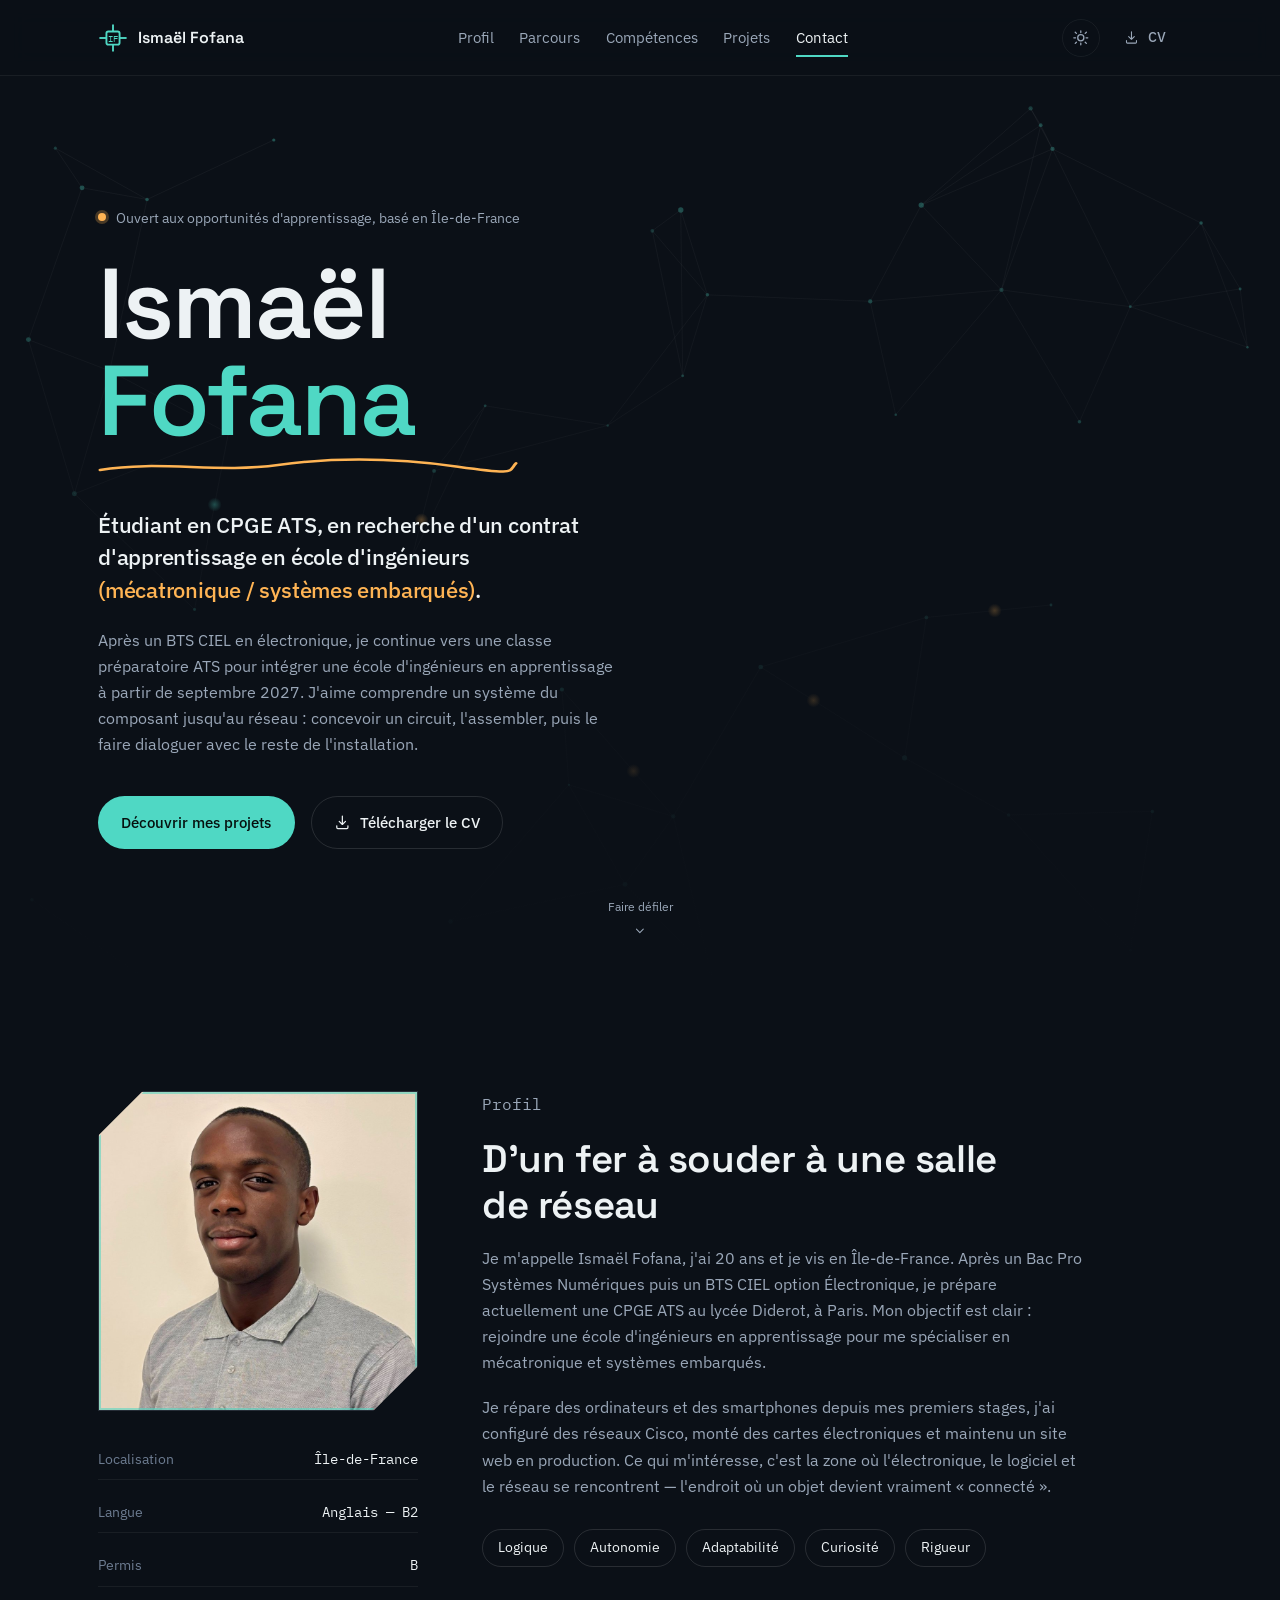
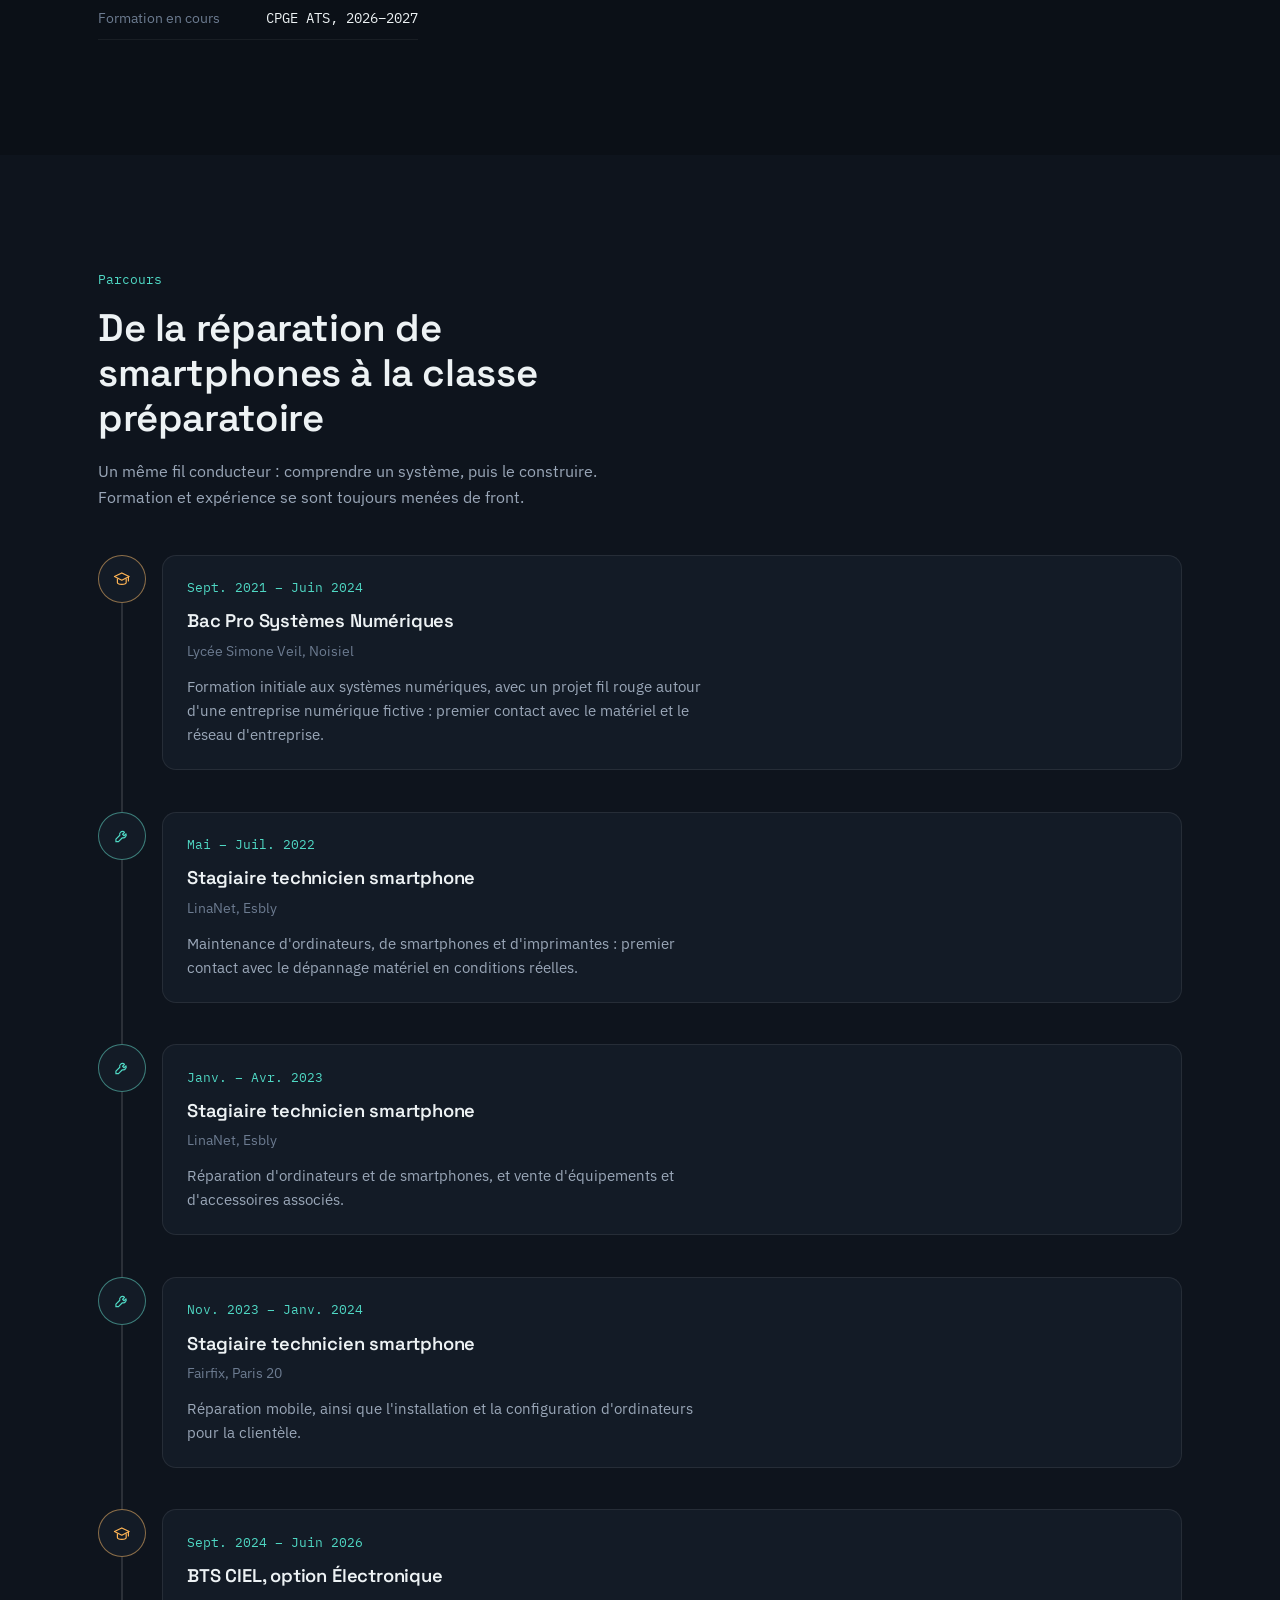
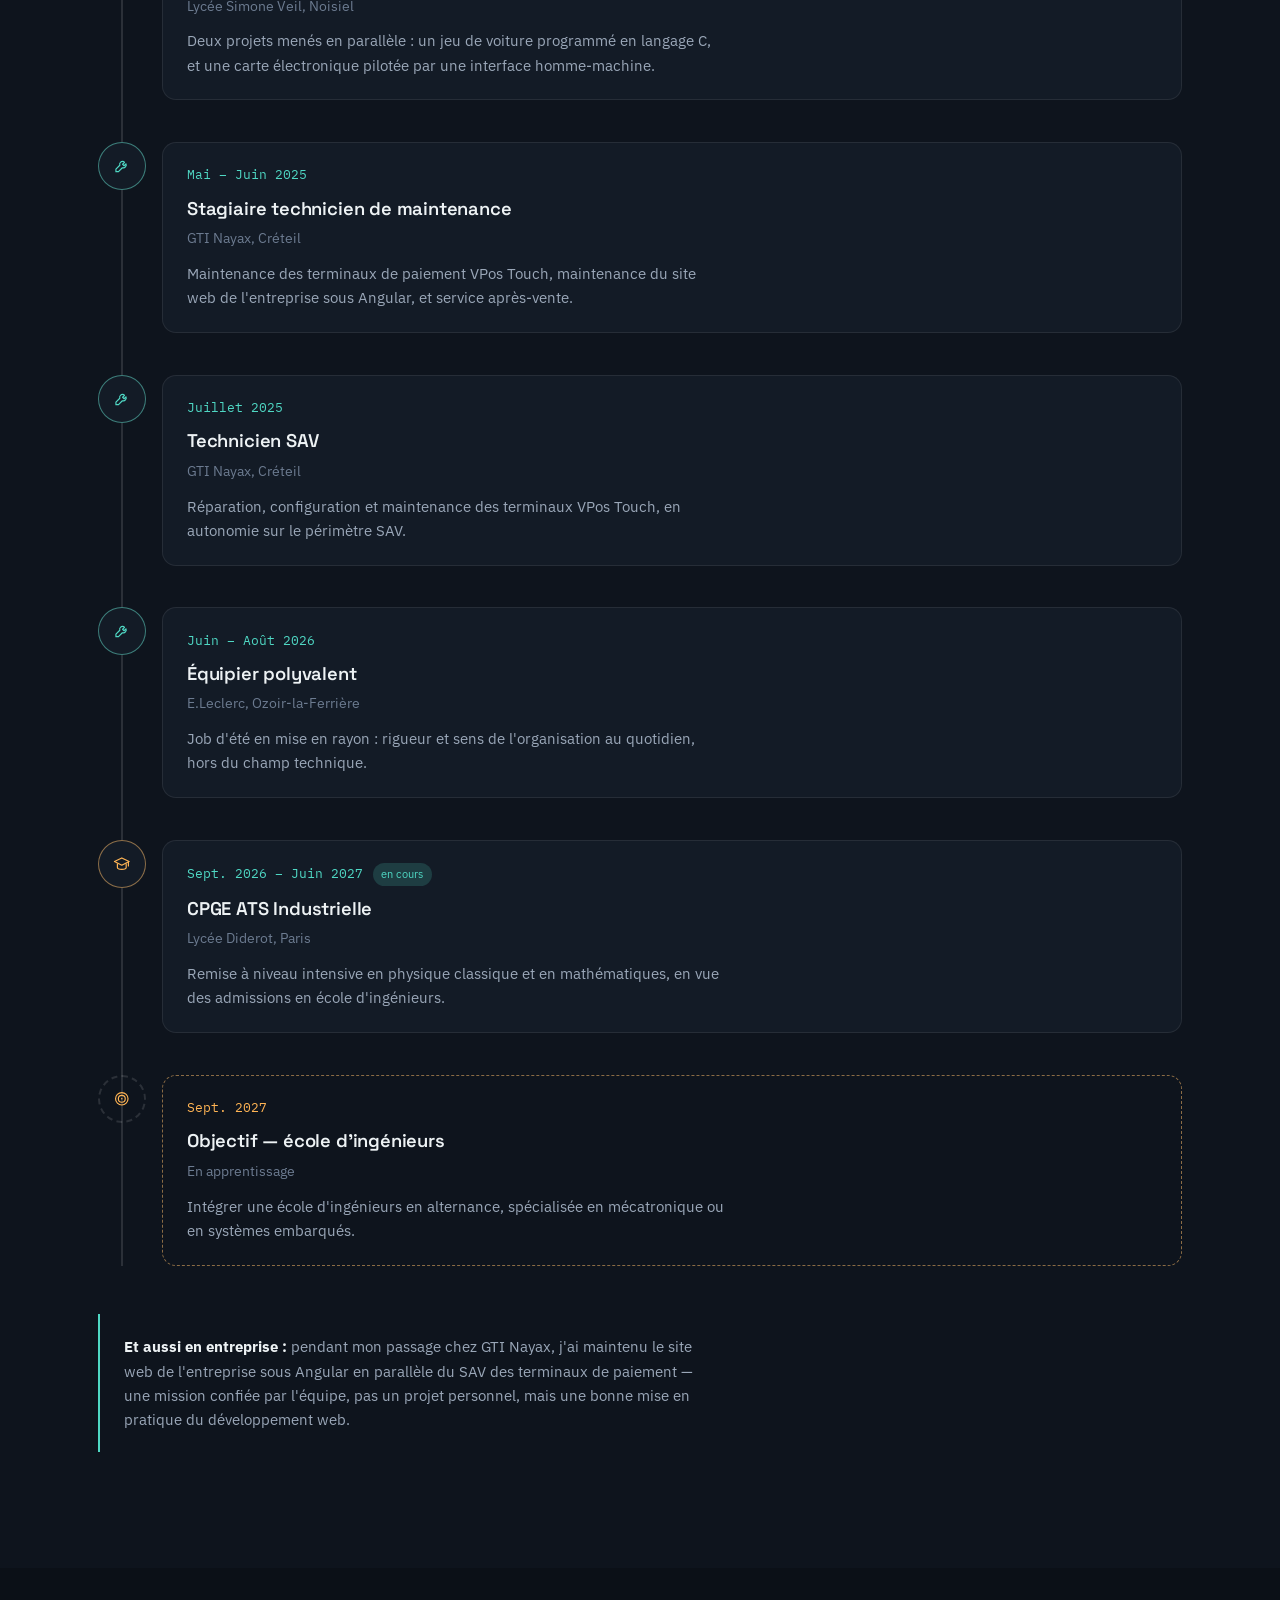
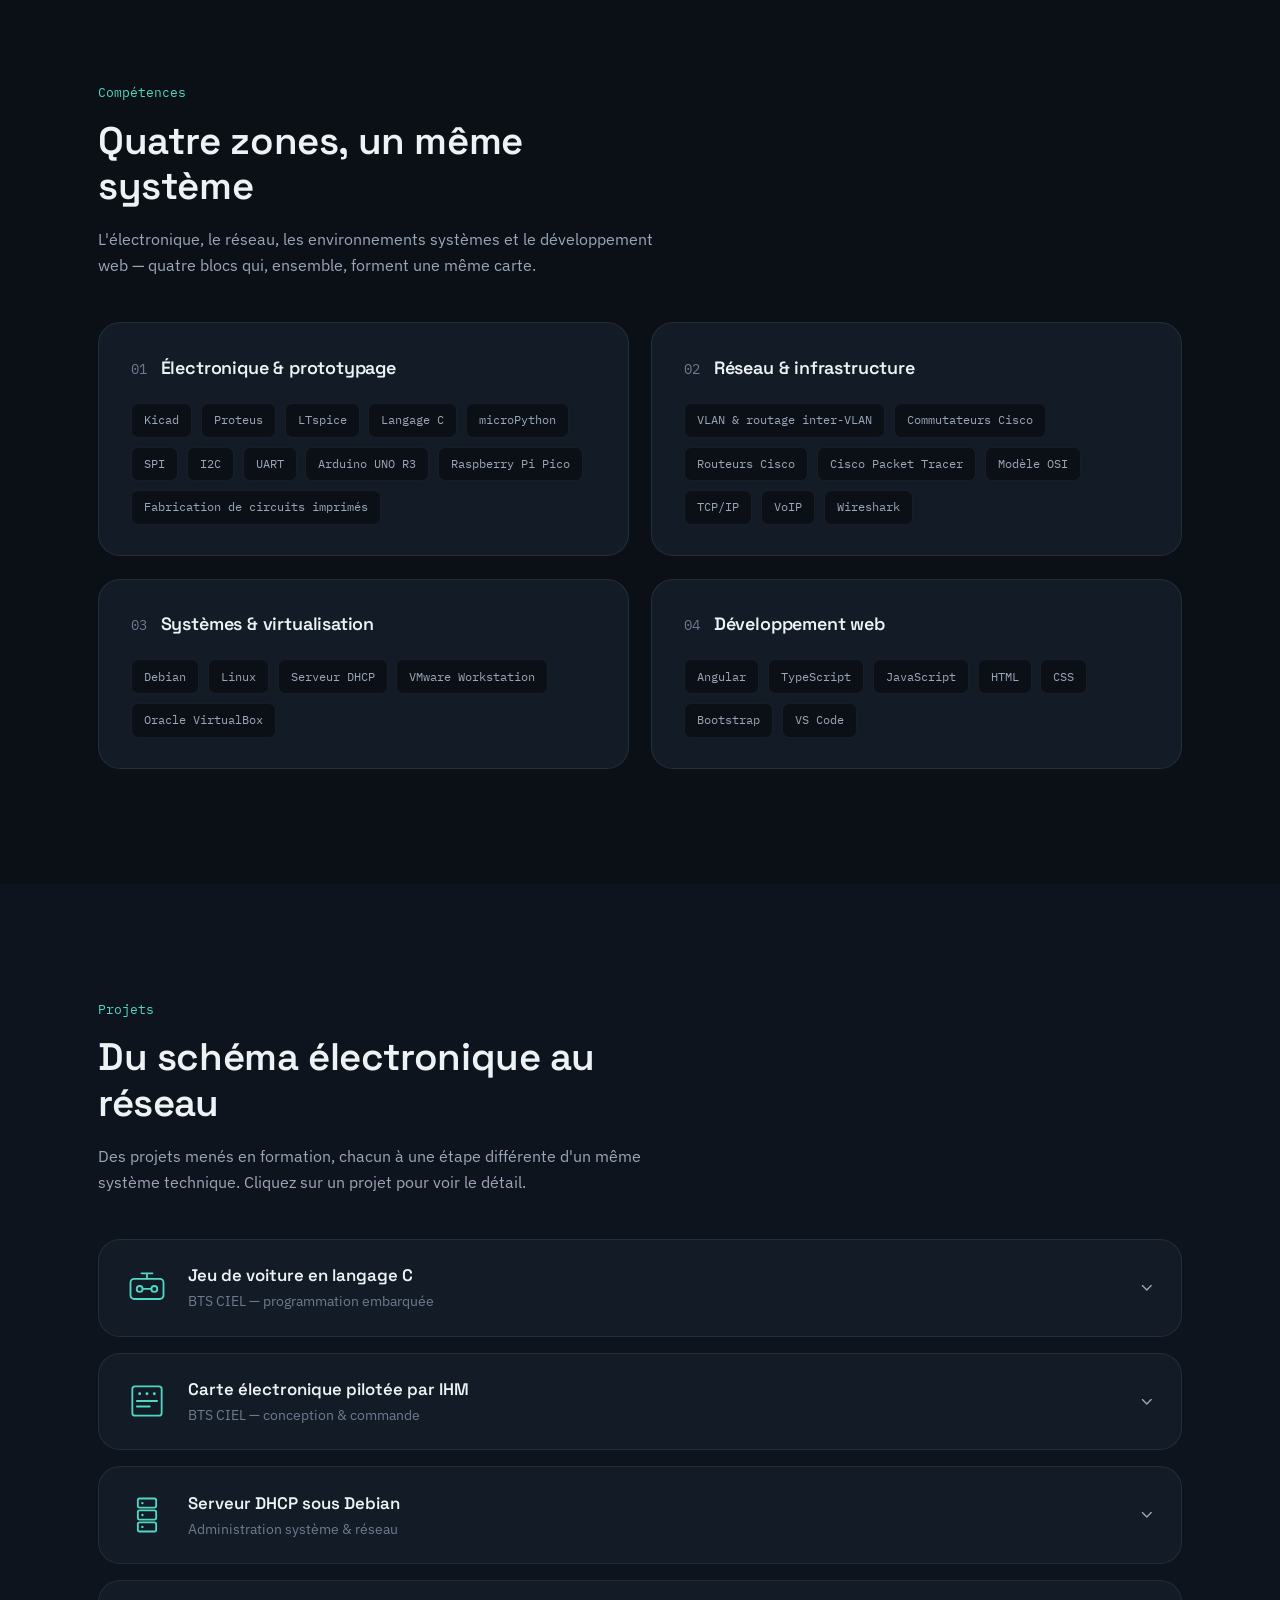
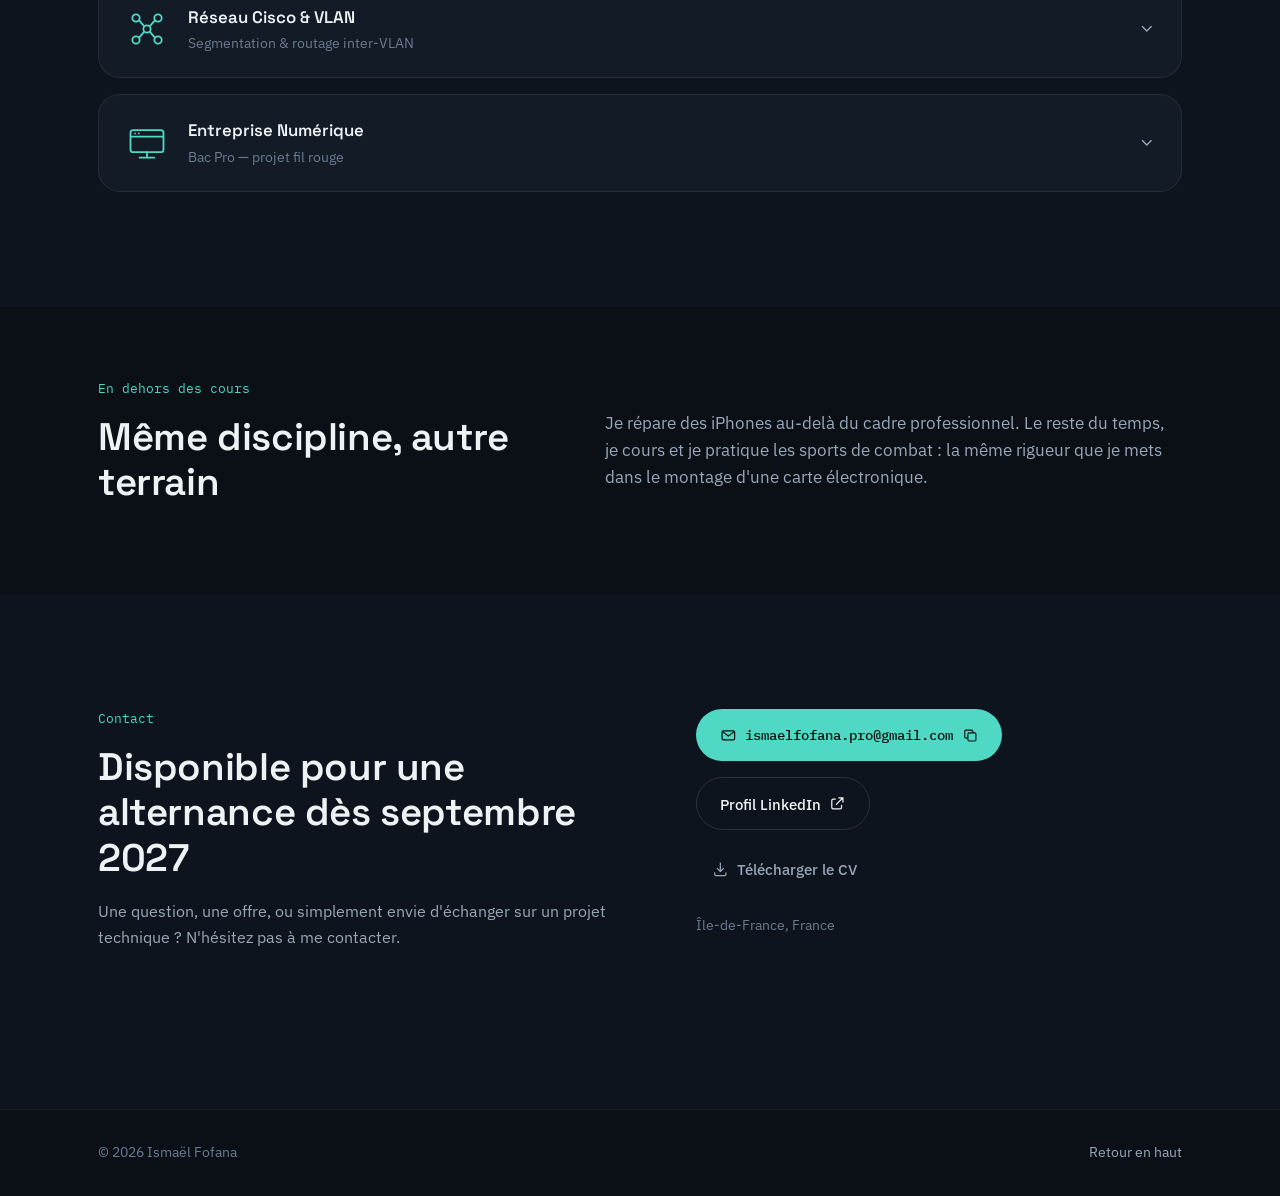
==== commit fe5ce662: "Update index.html" ====
--- a/index.html
+++ b/index.html
@@ -569,7 +569,7 @@
         <h2 class="section-title">Même discipline, autre terrain</h2>
       </div>
       <p class="interests-text">
-        Je répare des iPhones par passion, au-delà du cadre professionnel. Le reste du temps, je cours et
+        Je répare des iPhones au-delà du cadre professionnel. Le reste du temps, je cours et
         je pratique les sports de combat&nbsp;: la même rigueur que je mets dans le montage d'une carte
         électronique.
       </p>
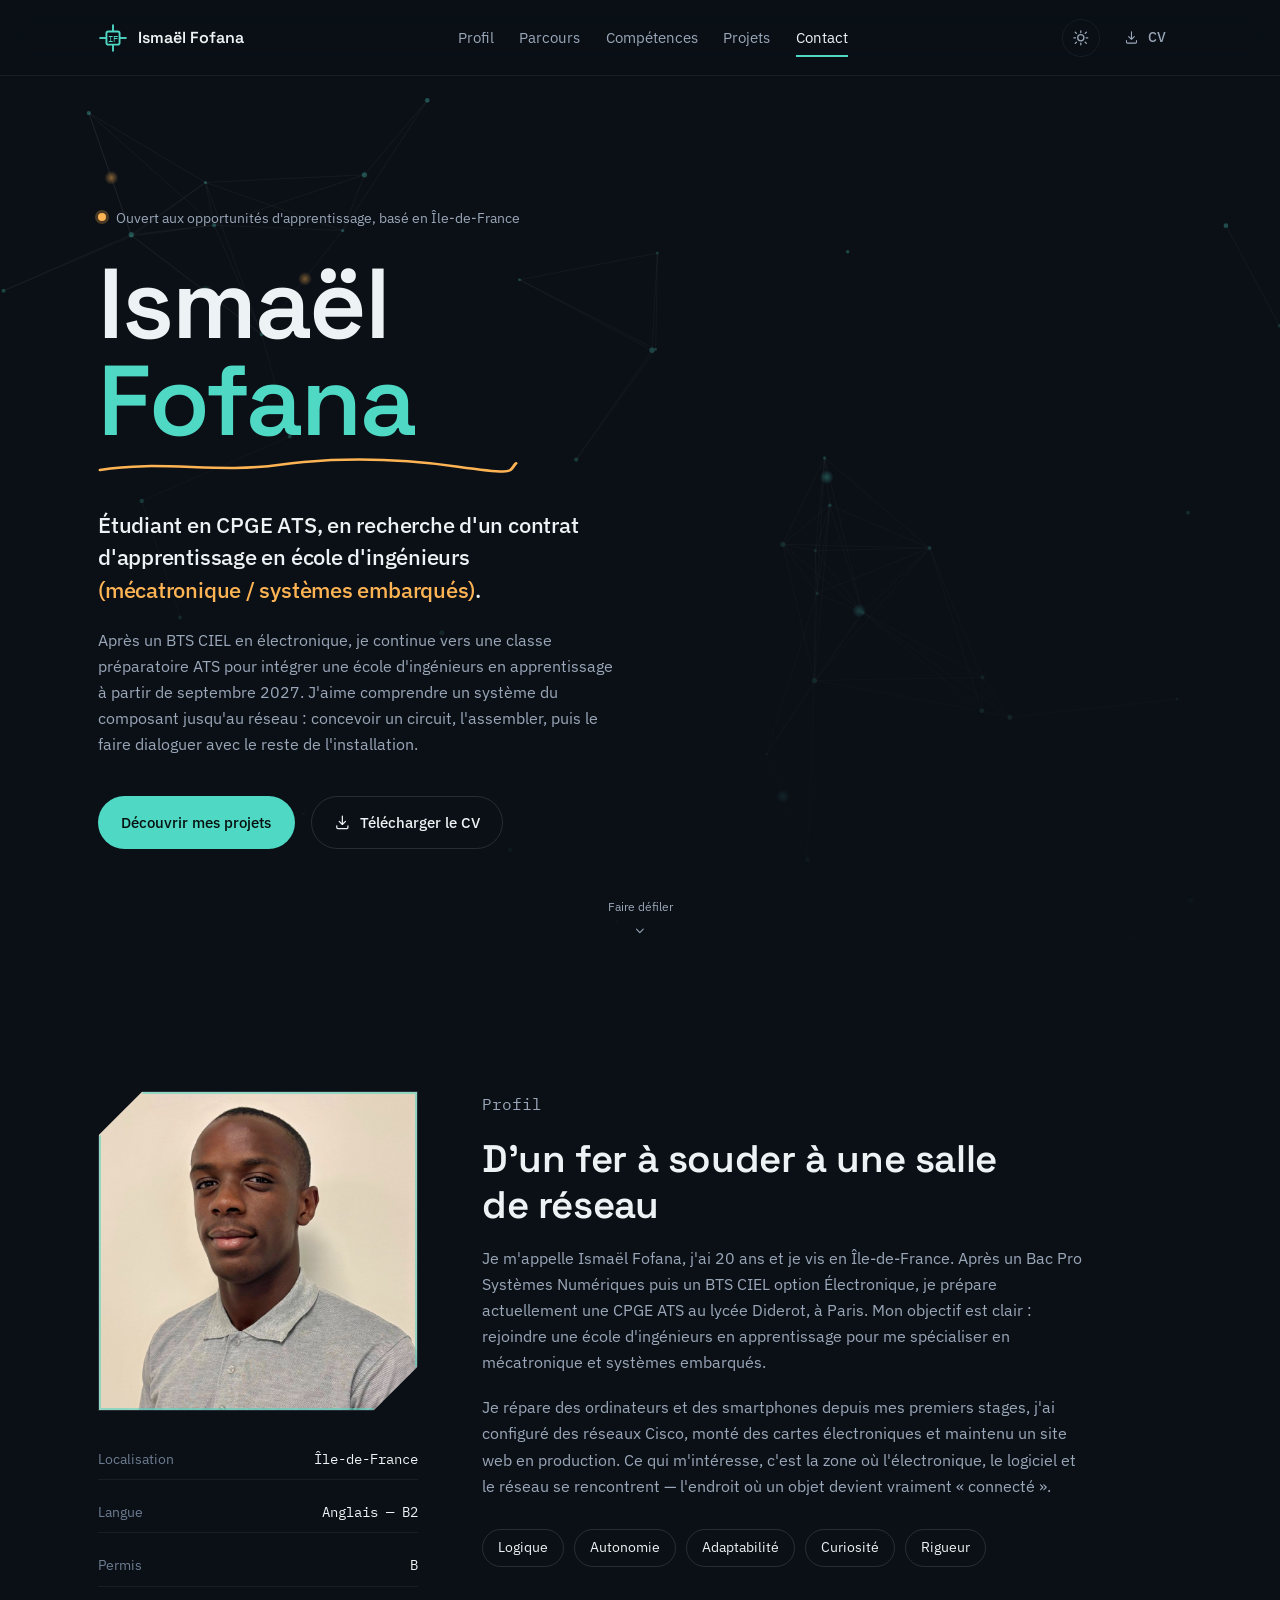
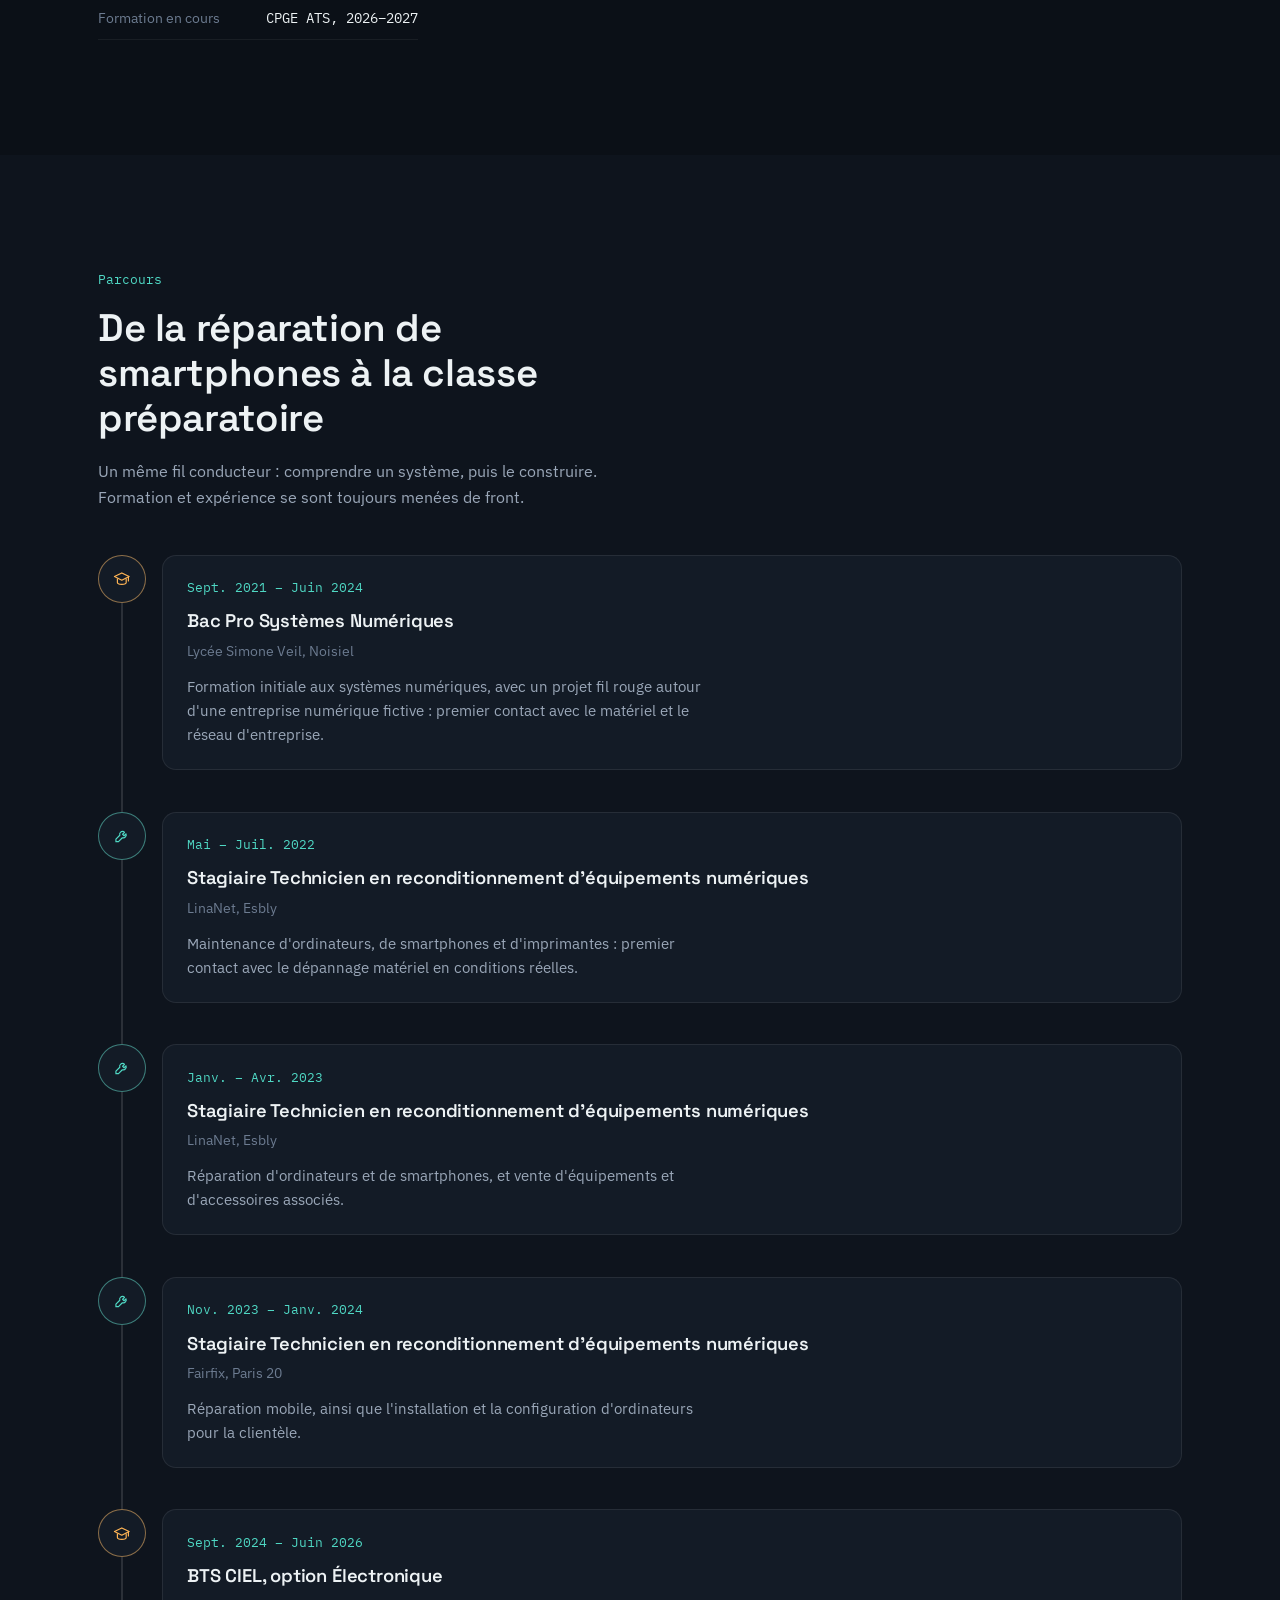
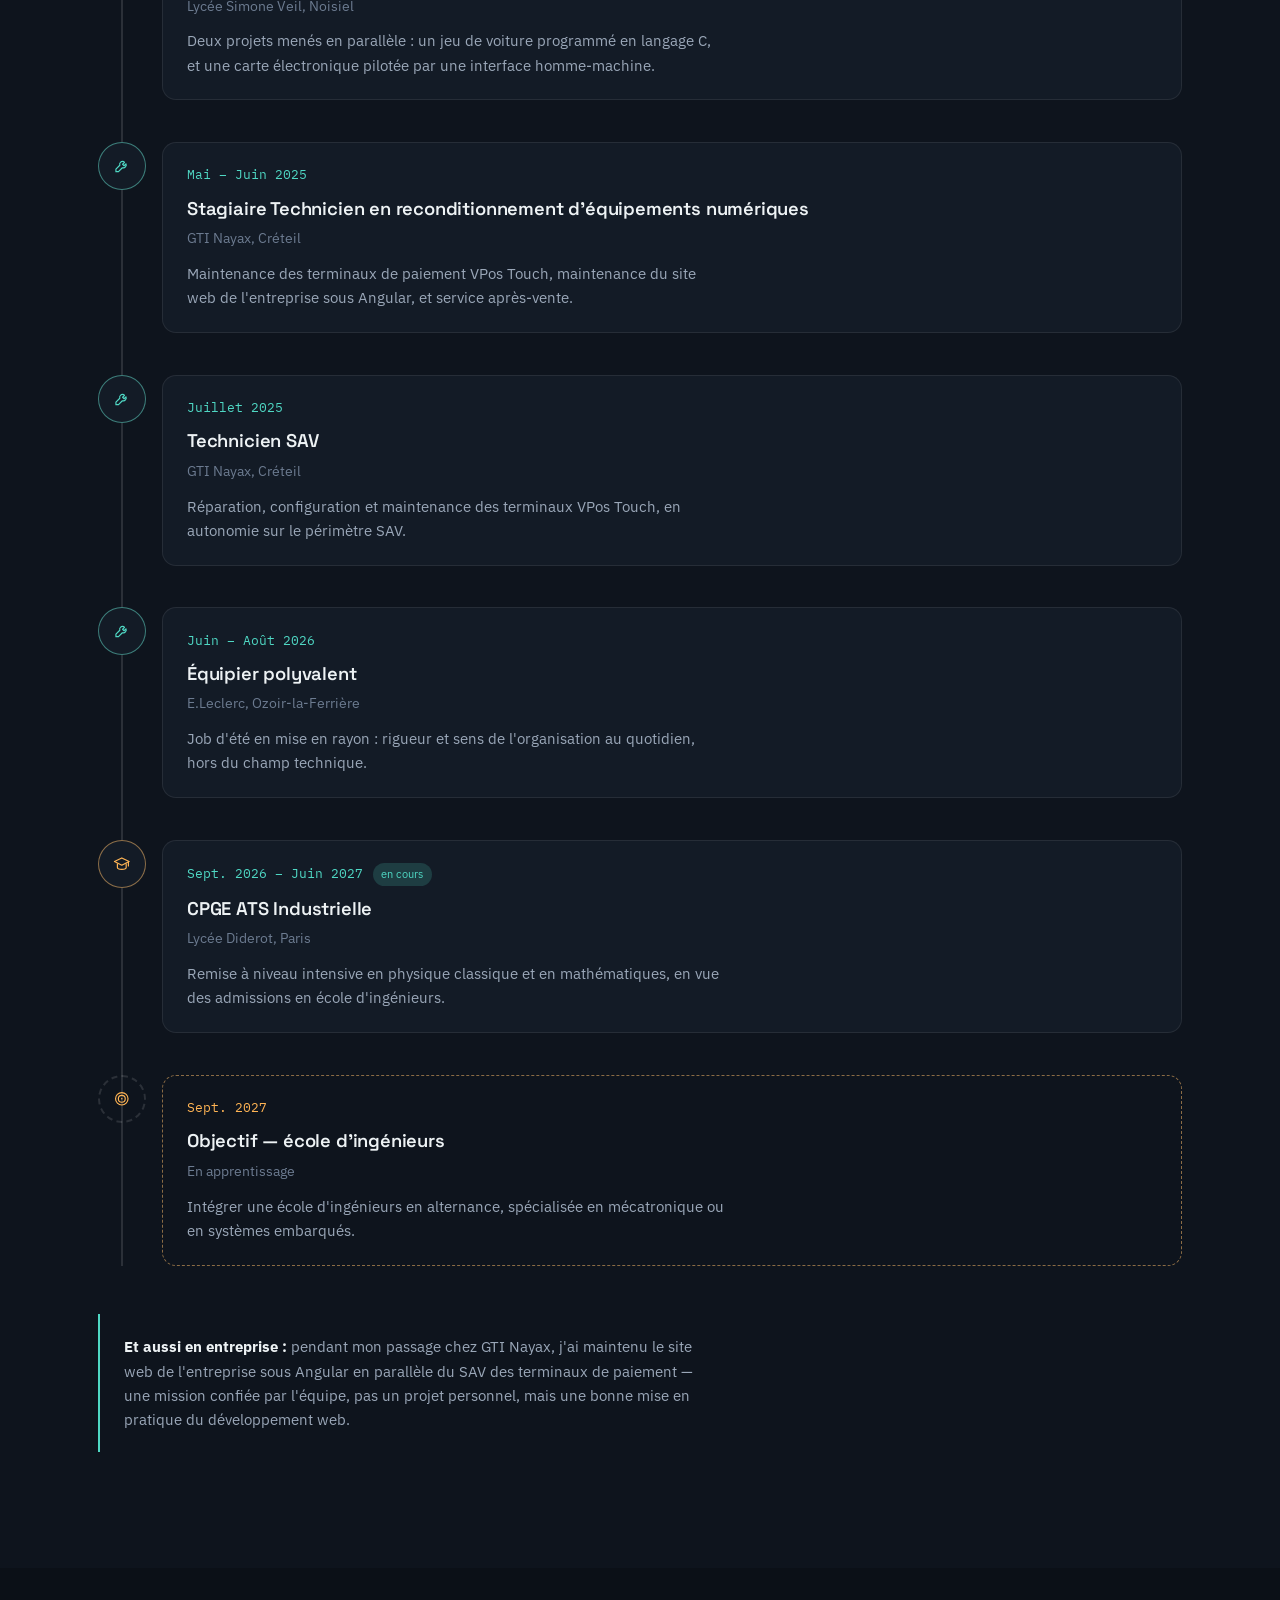
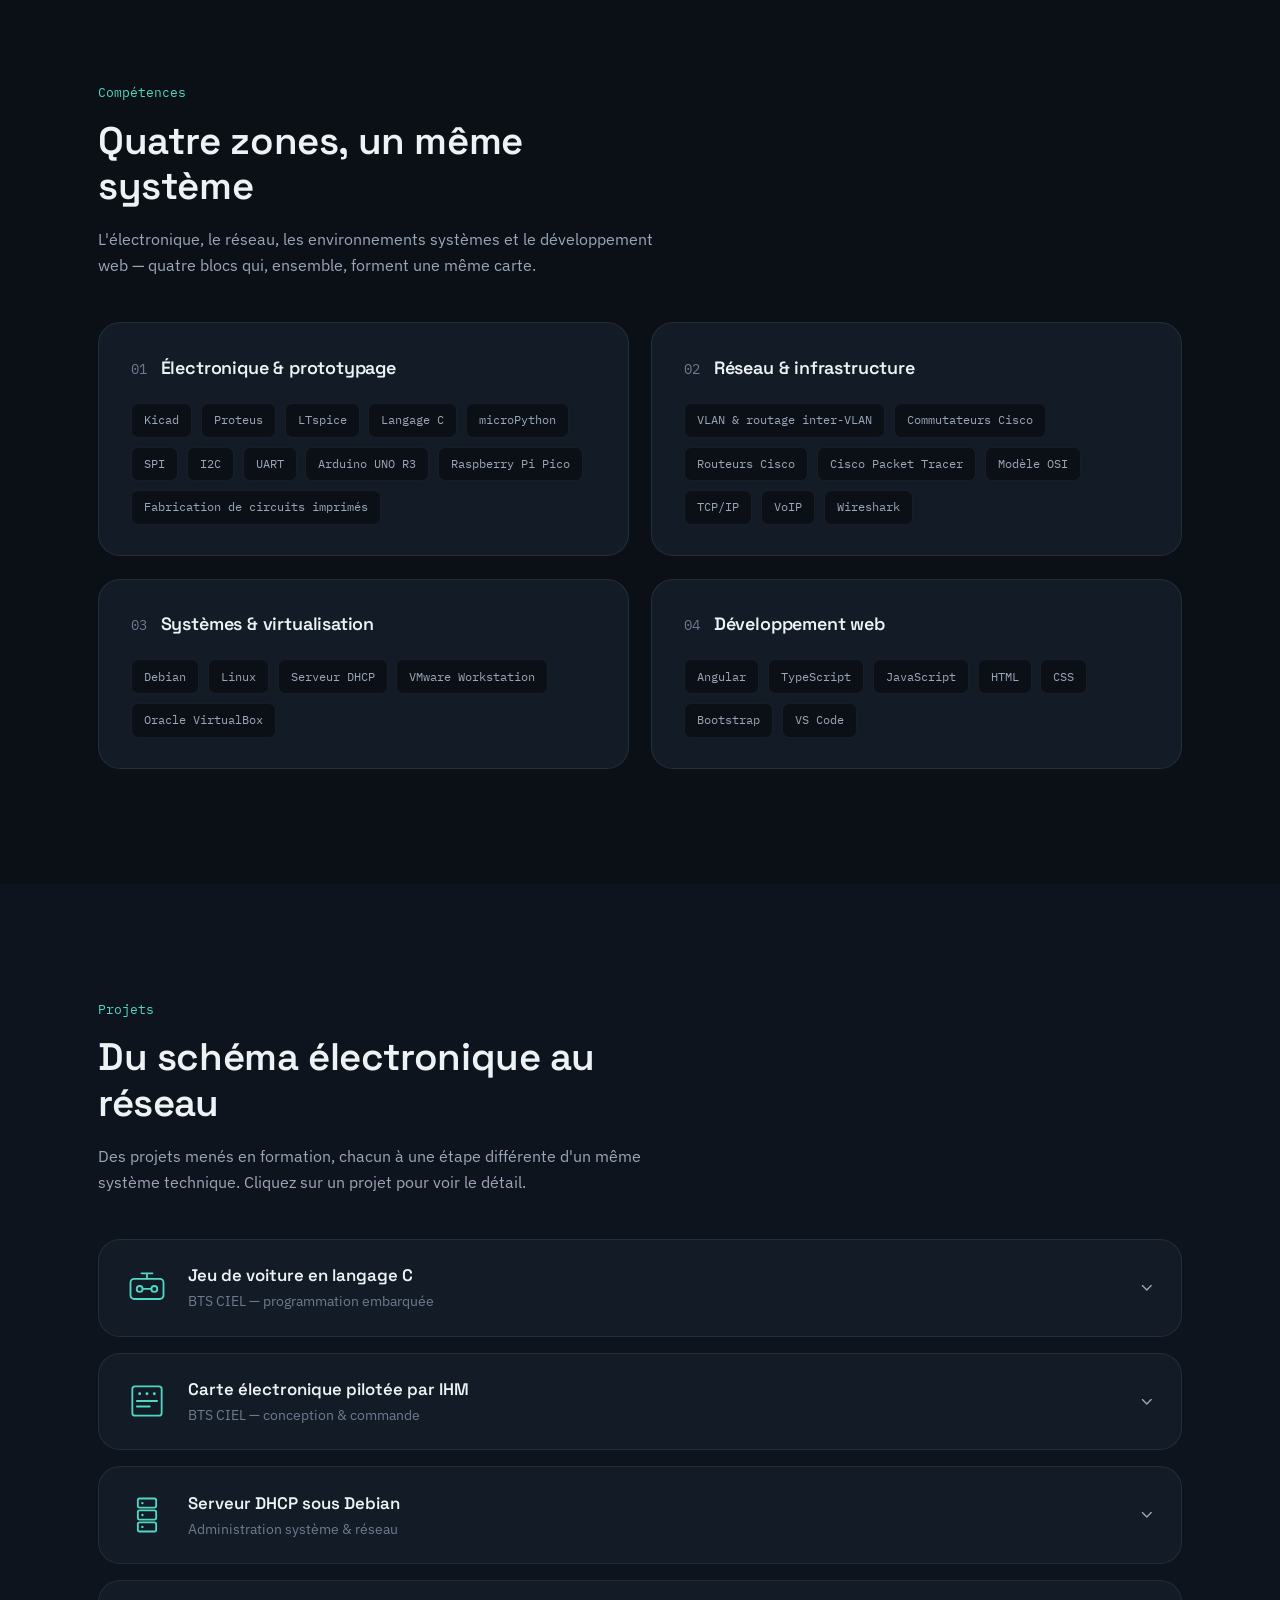
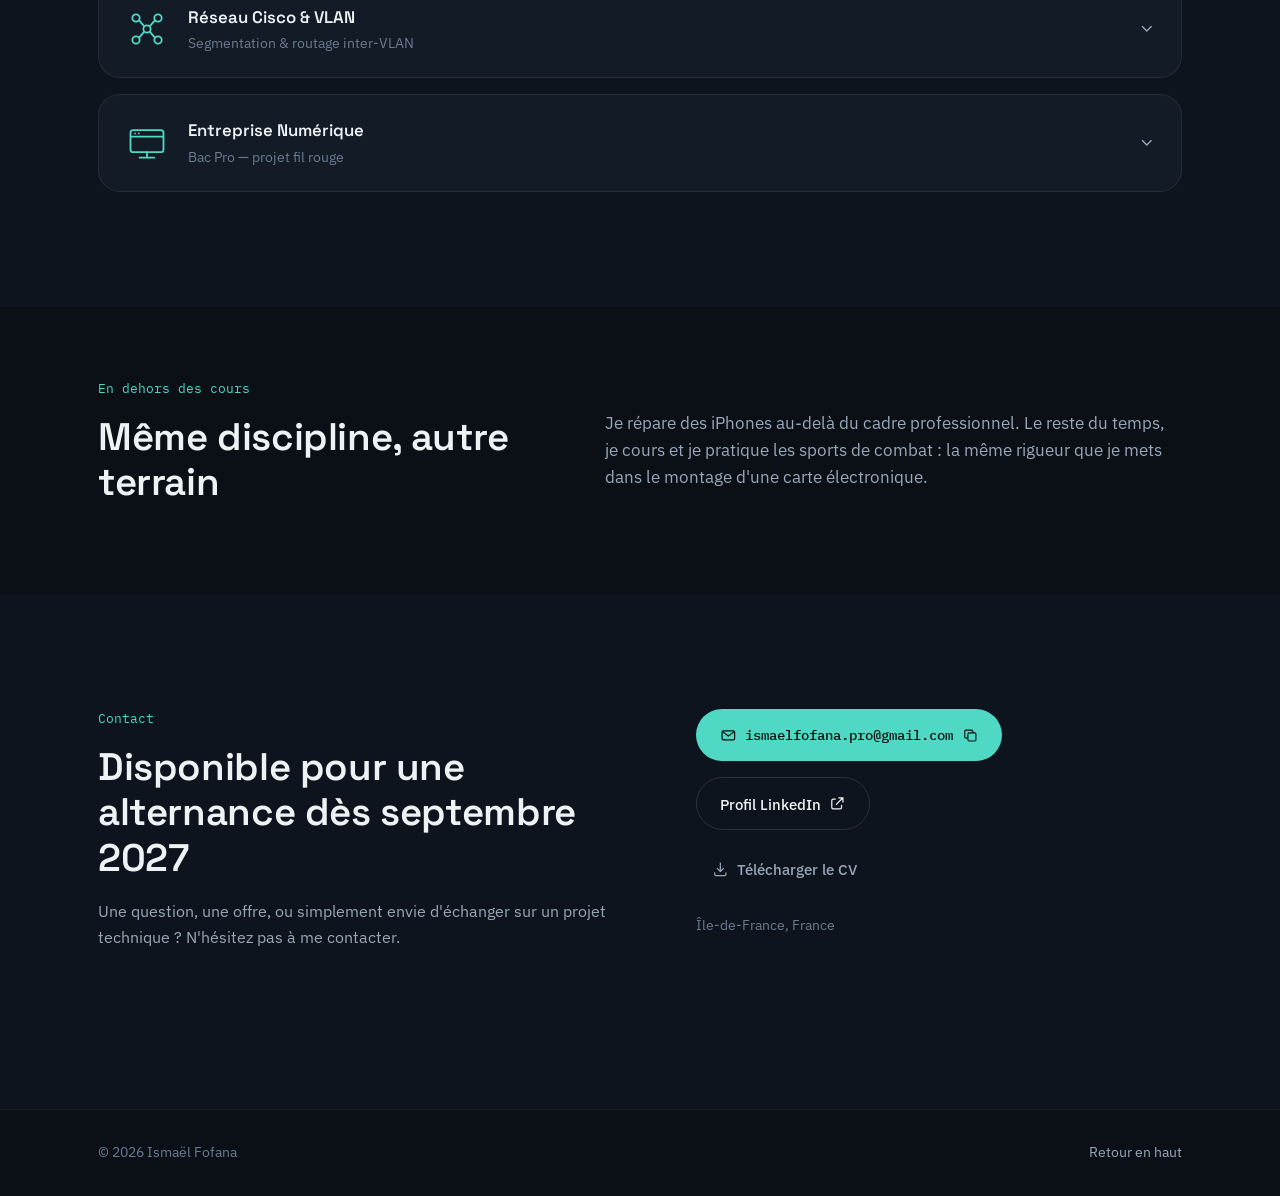
==== commit 16b701bd: "Update internship titles to include full descriptions" ====
--- a/index.html
+++ b/index.html
@@ -212,7 +212,7 @@
             <div class="timeline-node"><svg class="icon" aria-hidden="true"><use href="#icon-wrench"/></svg></div>
             <div class="timeline-card">
               <p class="timeline-date">Mai – Juil. 2022</p>
-              <h3 class="timeline-title">Stagiaire technicien smartphone</h3>
+              <h3 class="timeline-title">Stagiaire Technicien en reconditionnement d'équipements numériques</h3>
               <p class="timeline-place">LinaNet, Esbly</p>
               <p class="timeline-desc">Maintenance d'ordinateurs, de smartphones et d'imprimantes : premier contact avec le dépannage matériel en conditions réelles.</p>
             </div>
@@ -222,7 +222,7 @@
             <div class="timeline-node"><svg class="icon" aria-hidden="true"><use href="#icon-wrench"/></svg></div>
             <div class="timeline-card">
               <p class="timeline-date">Janv. – Avr. 2023</p>
-              <h3 class="timeline-title">Stagiaire technicien smartphone</h3>
+              <h3 class="timeline-title">Stagiaire Technicien en reconditionnement d'équipements numériques</h3>
               <p class="timeline-place">LinaNet, Esbly</p>
               <p class="timeline-desc">Réparation d'ordinateurs et de smartphones, et vente d'équipements et d'accessoires associés.</p>
             </div>
@@ -232,7 +232,7 @@
             <div class="timeline-node"><svg class="icon" aria-hidden="true"><use href="#icon-wrench"/></svg></div>
             <div class="timeline-card">
               <p class="timeline-date">Nov. 2023 – Janv. 2024</p>
-              <h3 class="timeline-title">Stagiaire technicien smartphone</h3>
+              <h3 class="timeline-title">Stagiaire Technicien en reconditionnement d'équipements numériques</h3>
               <p class="timeline-place">Fairfix, Paris 20</p>
               <p class="timeline-desc">Réparation mobile, ainsi que l'installation et la configuration d'ordinateurs pour la clientèle.</p>
             </div>
@@ -252,7 +252,7 @@
             <div class="timeline-node"><svg class="icon" aria-hidden="true"><use href="#icon-wrench"/></svg></div>
             <div class="timeline-card">
               <p class="timeline-date">Mai – Juin 2025</p>
-              <h3 class="timeline-title">Stagiaire technicien de maintenance</h3>
+              <h3 class="timeline-title">Stagiaire Technicien en reconditionnement d'équipements numériques</h3>
               <p class="timeline-place">GTI Nayax, Créteil</p>
               <p class="timeline-desc">Maintenance des terminaux de paiement VPos Touch, maintenance du site web de l'entreprise sous Angular, et service après-vente.</p>
             </div>
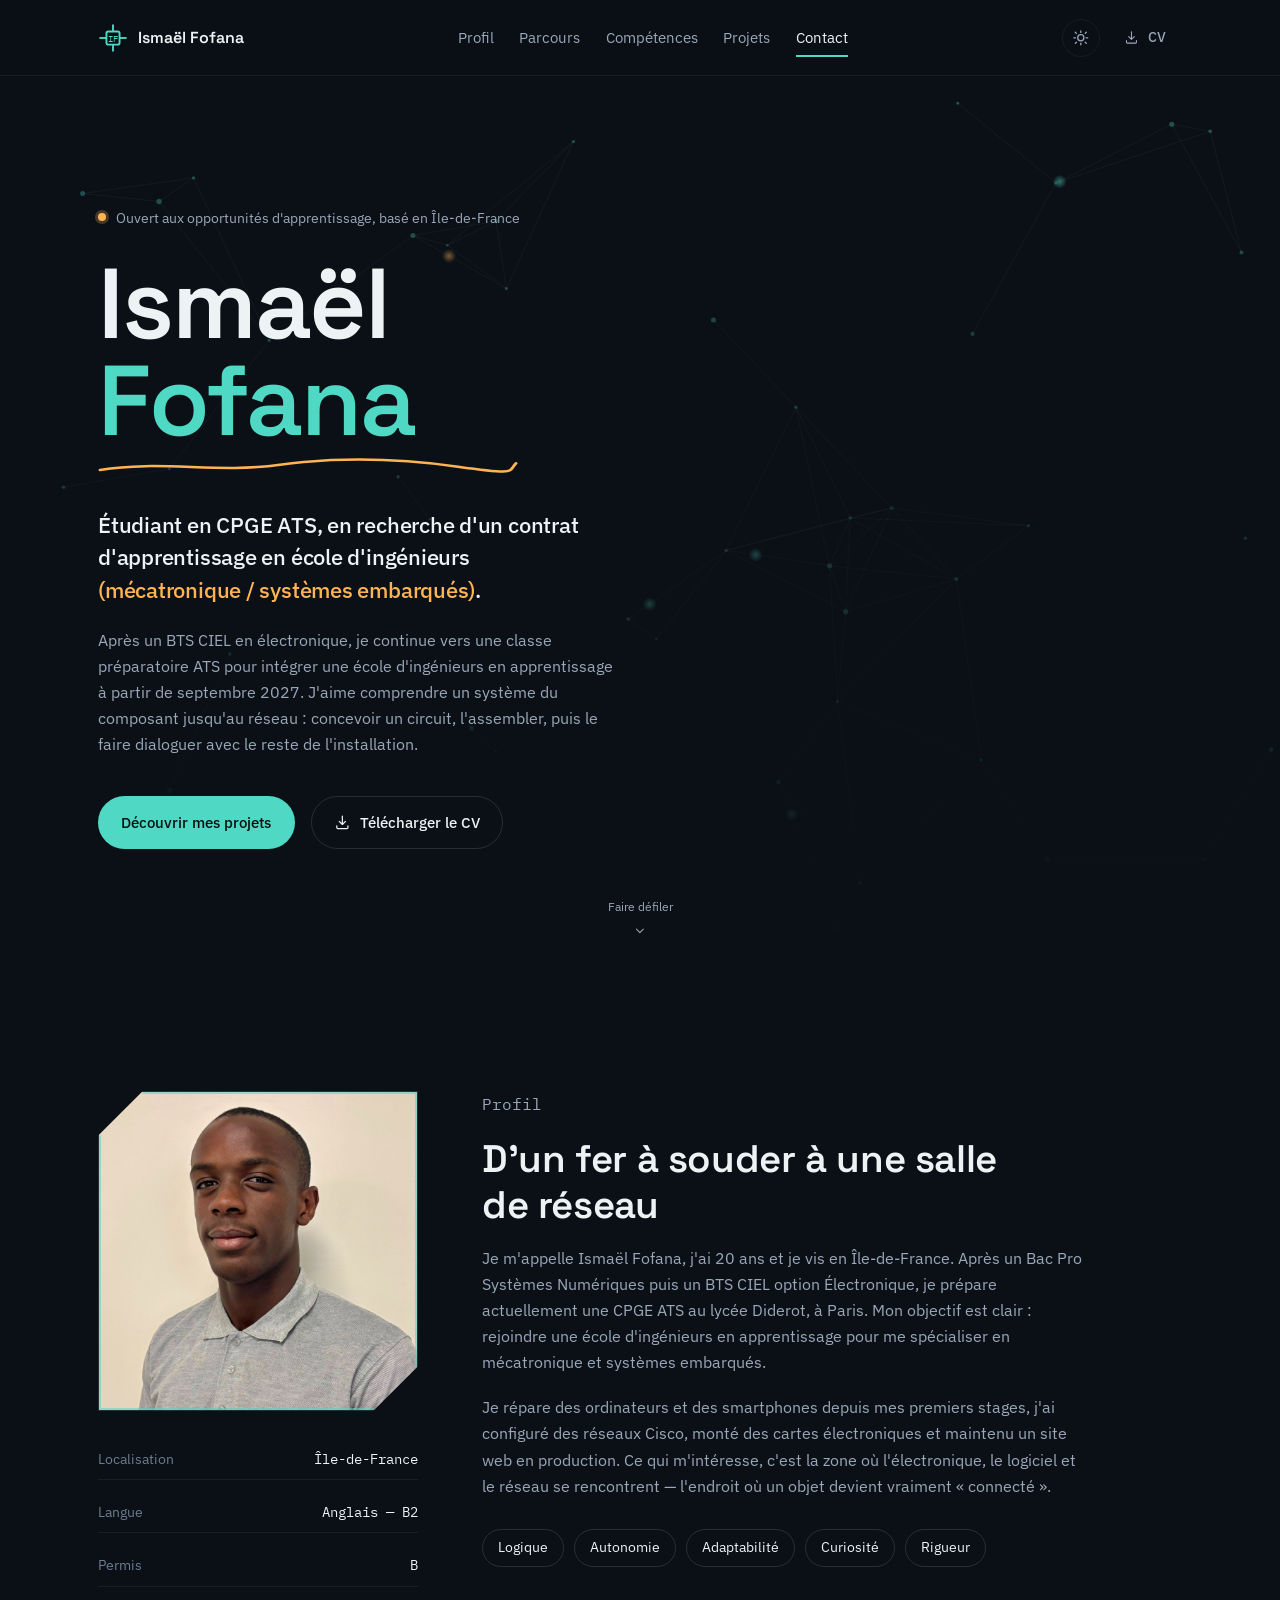
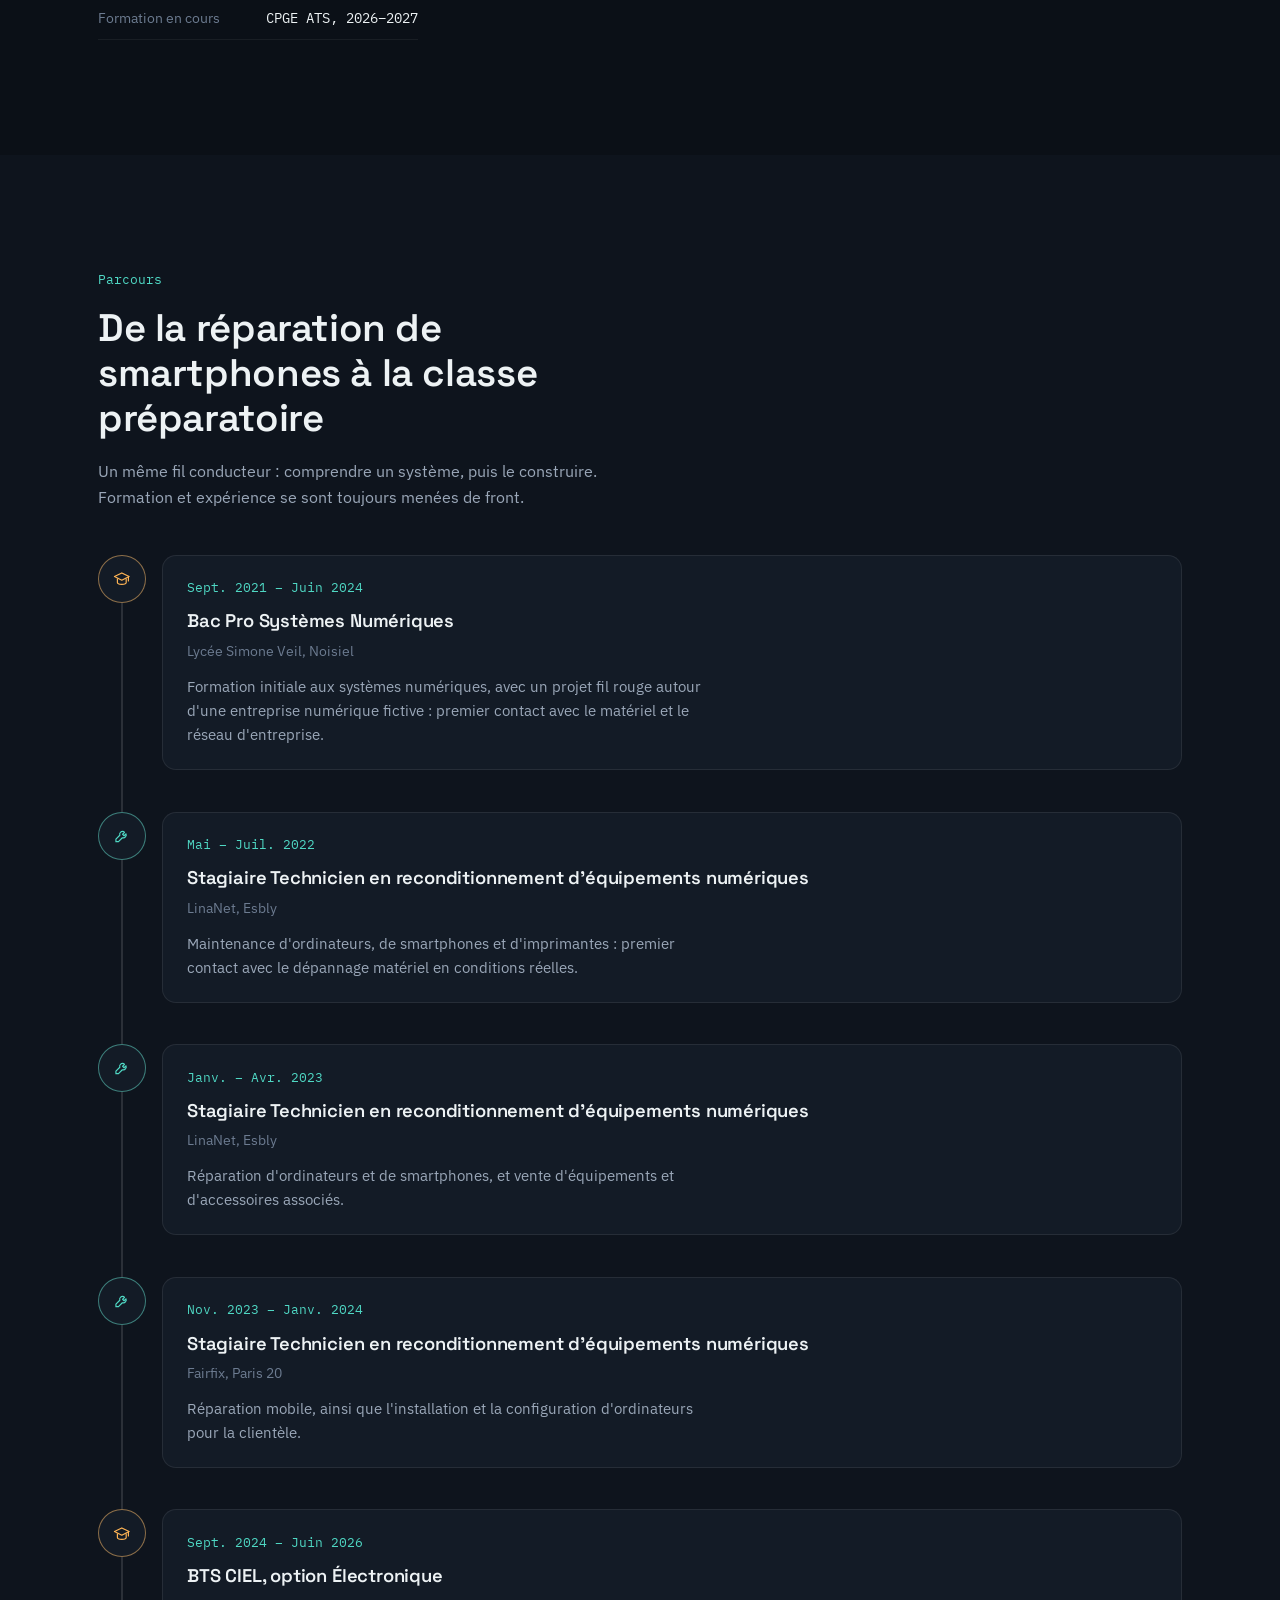
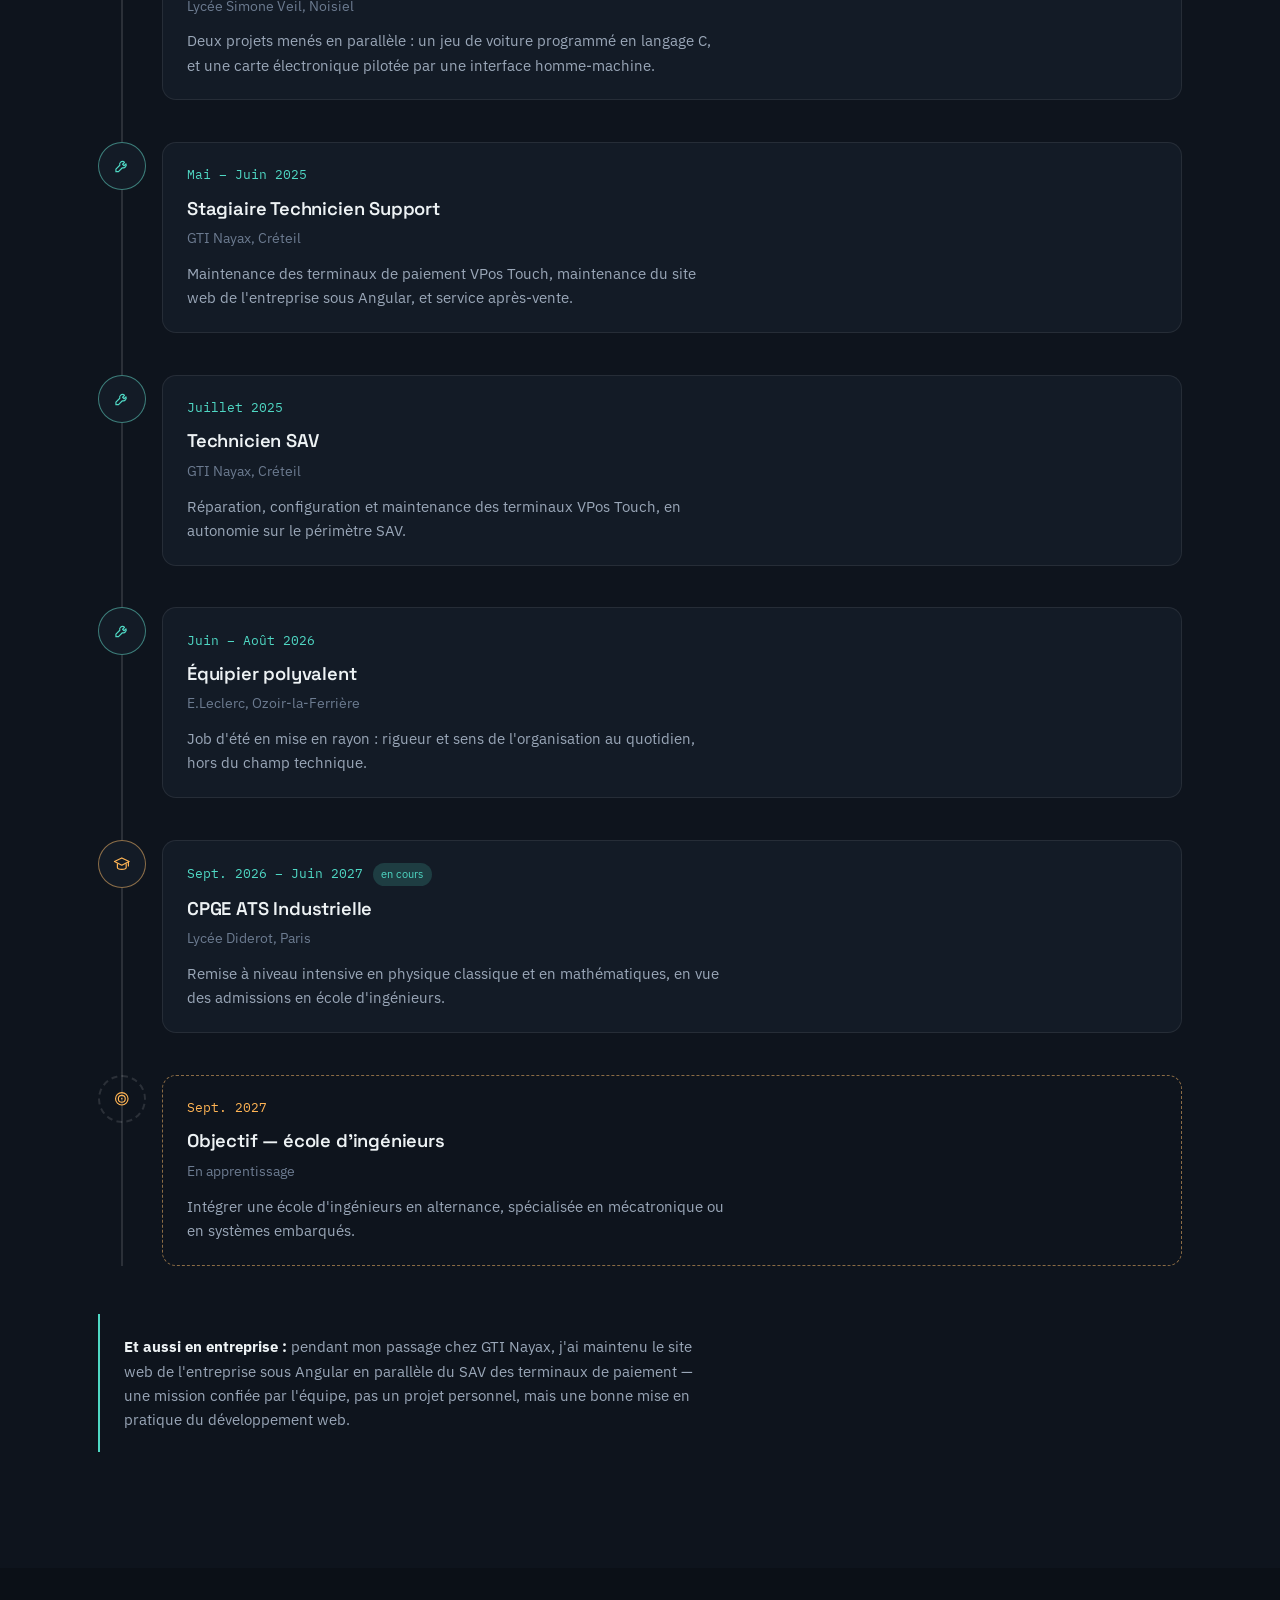
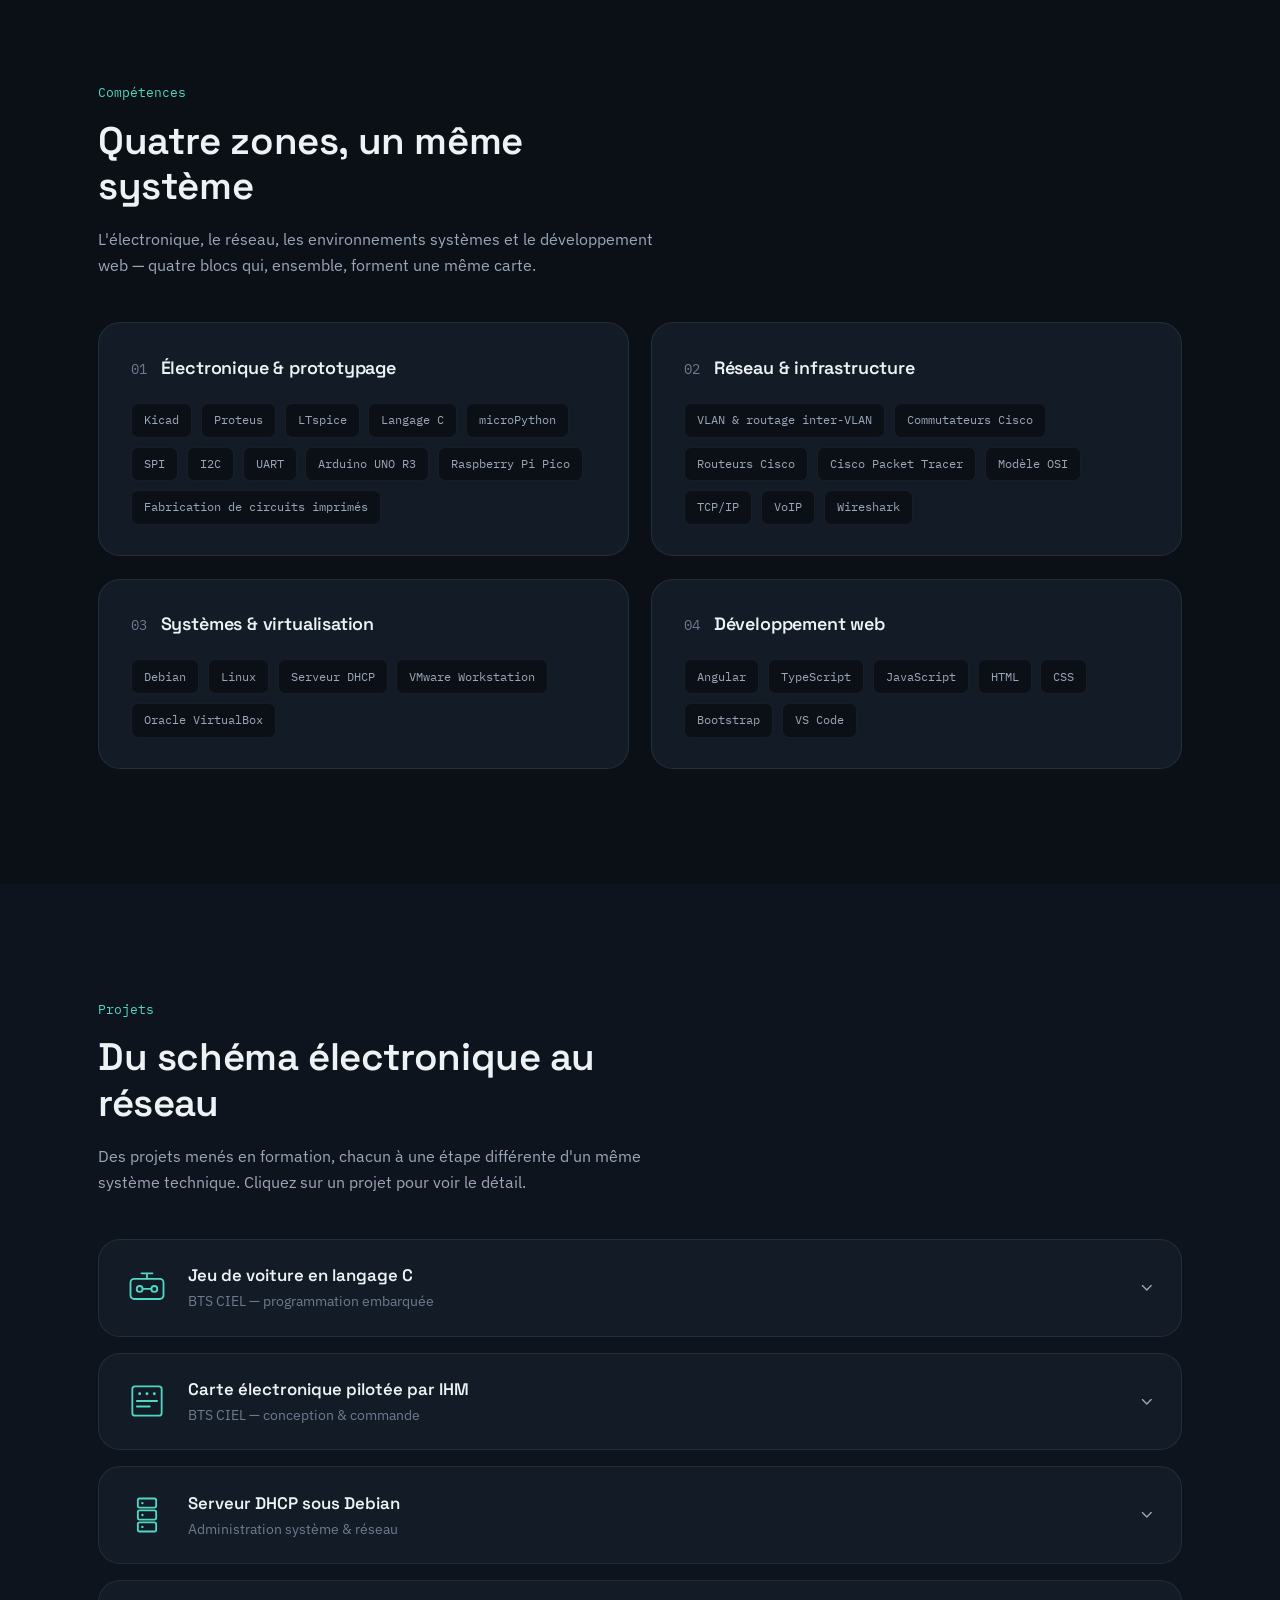
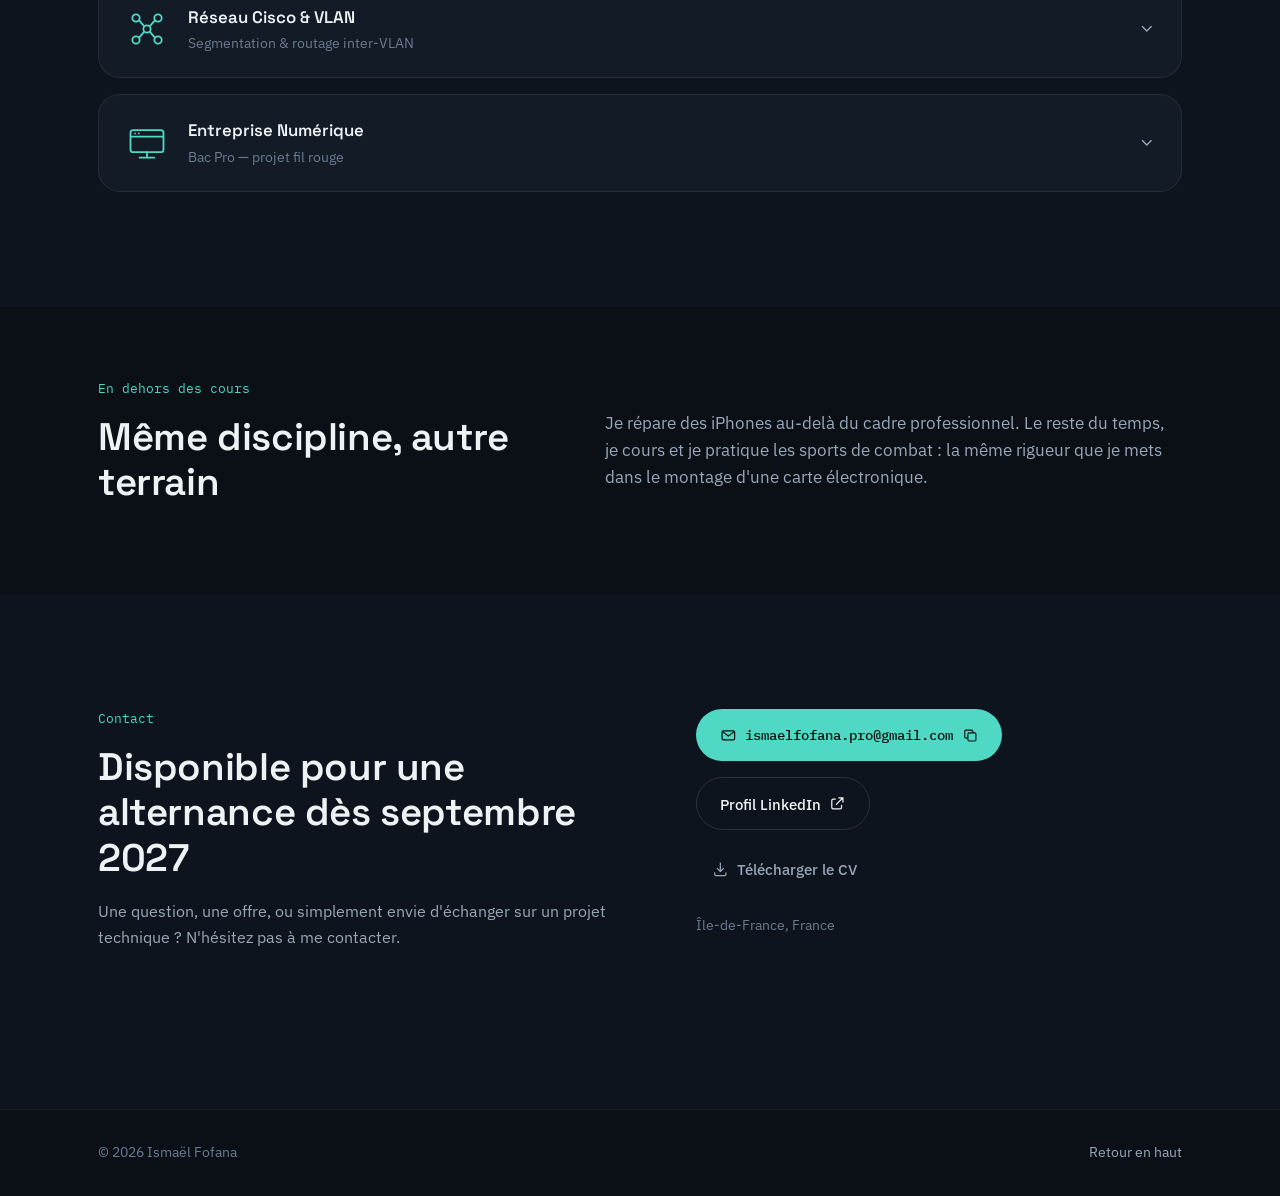
==== commit 71791388: "Update timeline title for internship position" ====
--- a/index.html
+++ b/index.html
@@ -252,7 +252,7 @@
             <div class="timeline-node"><svg class="icon" aria-hidden="true"><use href="#icon-wrench"/></svg></div>
             <div class="timeline-card">
               <p class="timeline-date">Mai – Juin 2025</p>
-              <h3 class="timeline-title">Stagiaire Technicien en reconditionnement d'équipements numériques</h3>
+              <h3 class="timeline-title">Stagiaire Technicien Support</h3>
               <p class="timeline-place">GTI Nayax, Créteil</p>
               <p class="timeline-desc">Maintenance des terminaux de paiement VPos Touch, maintenance du site web de l'entreprise sous Angular, et service après-vente.</p>
             </div>
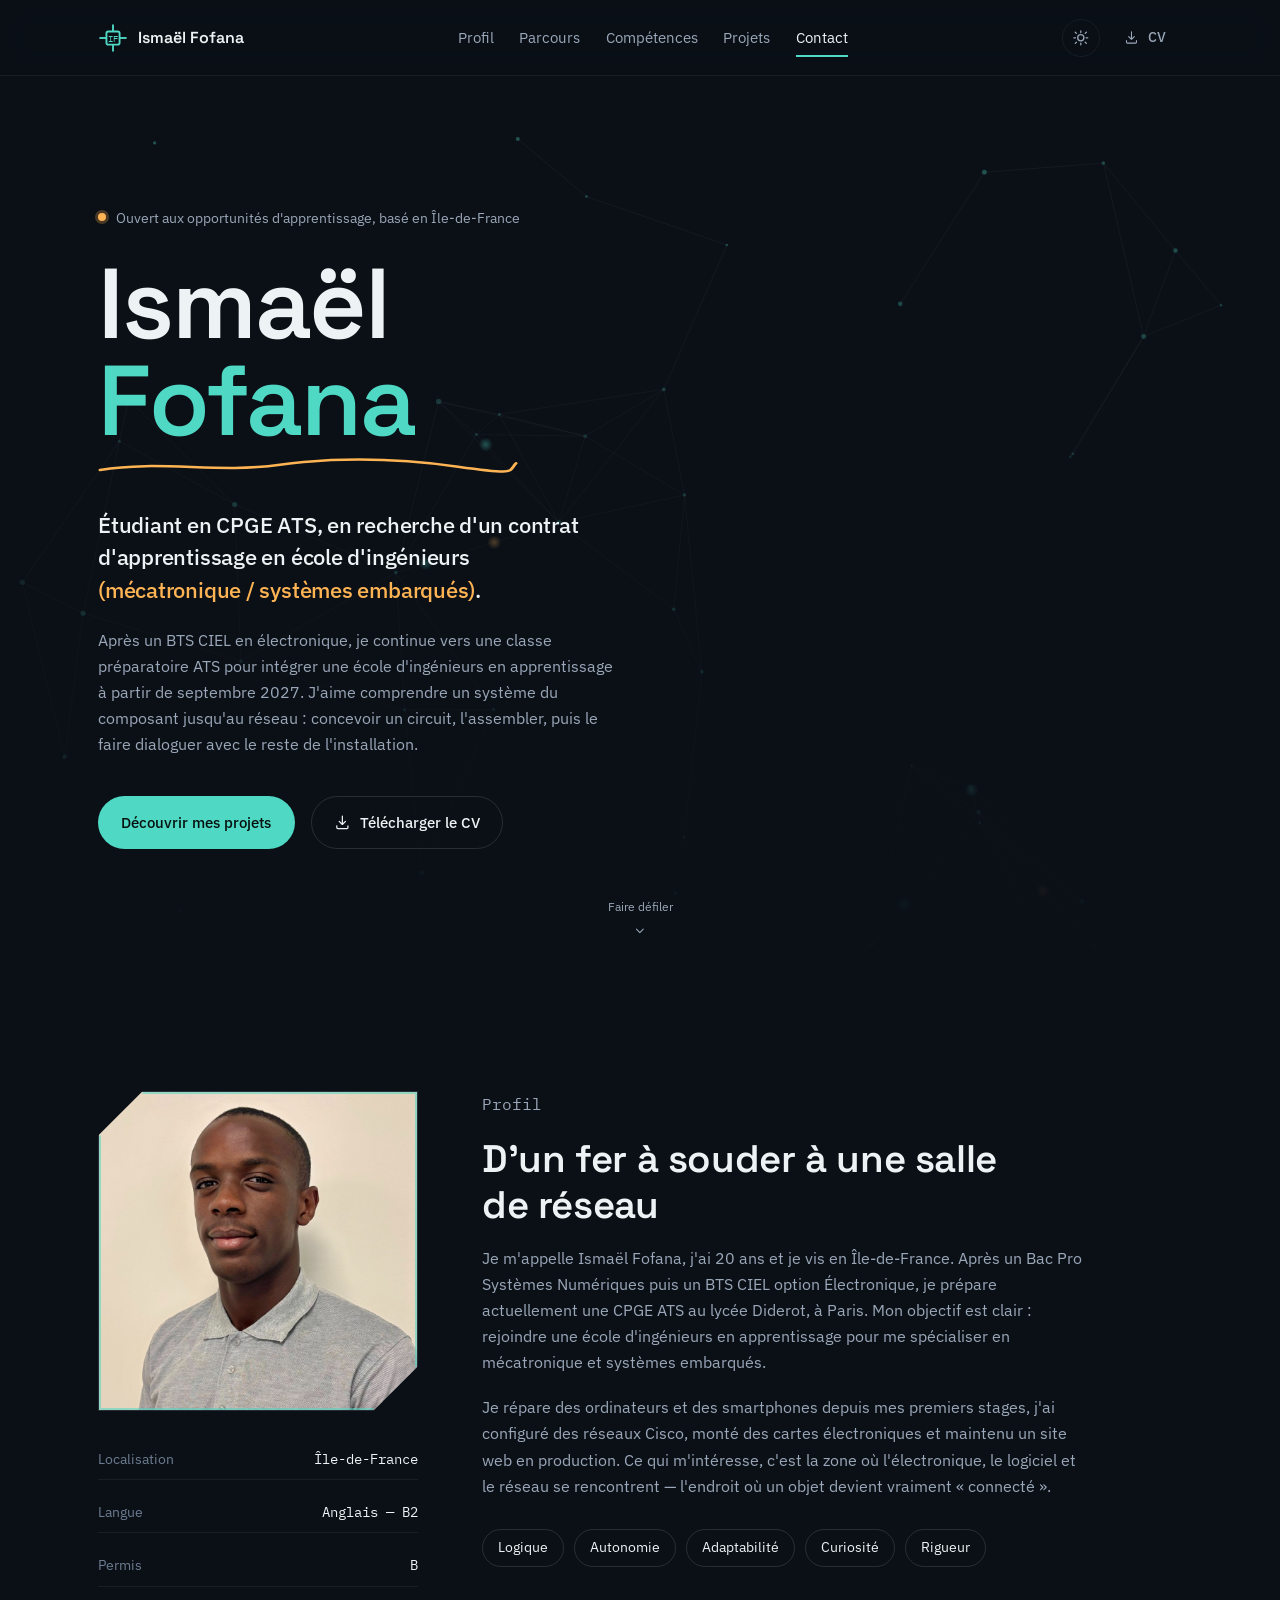
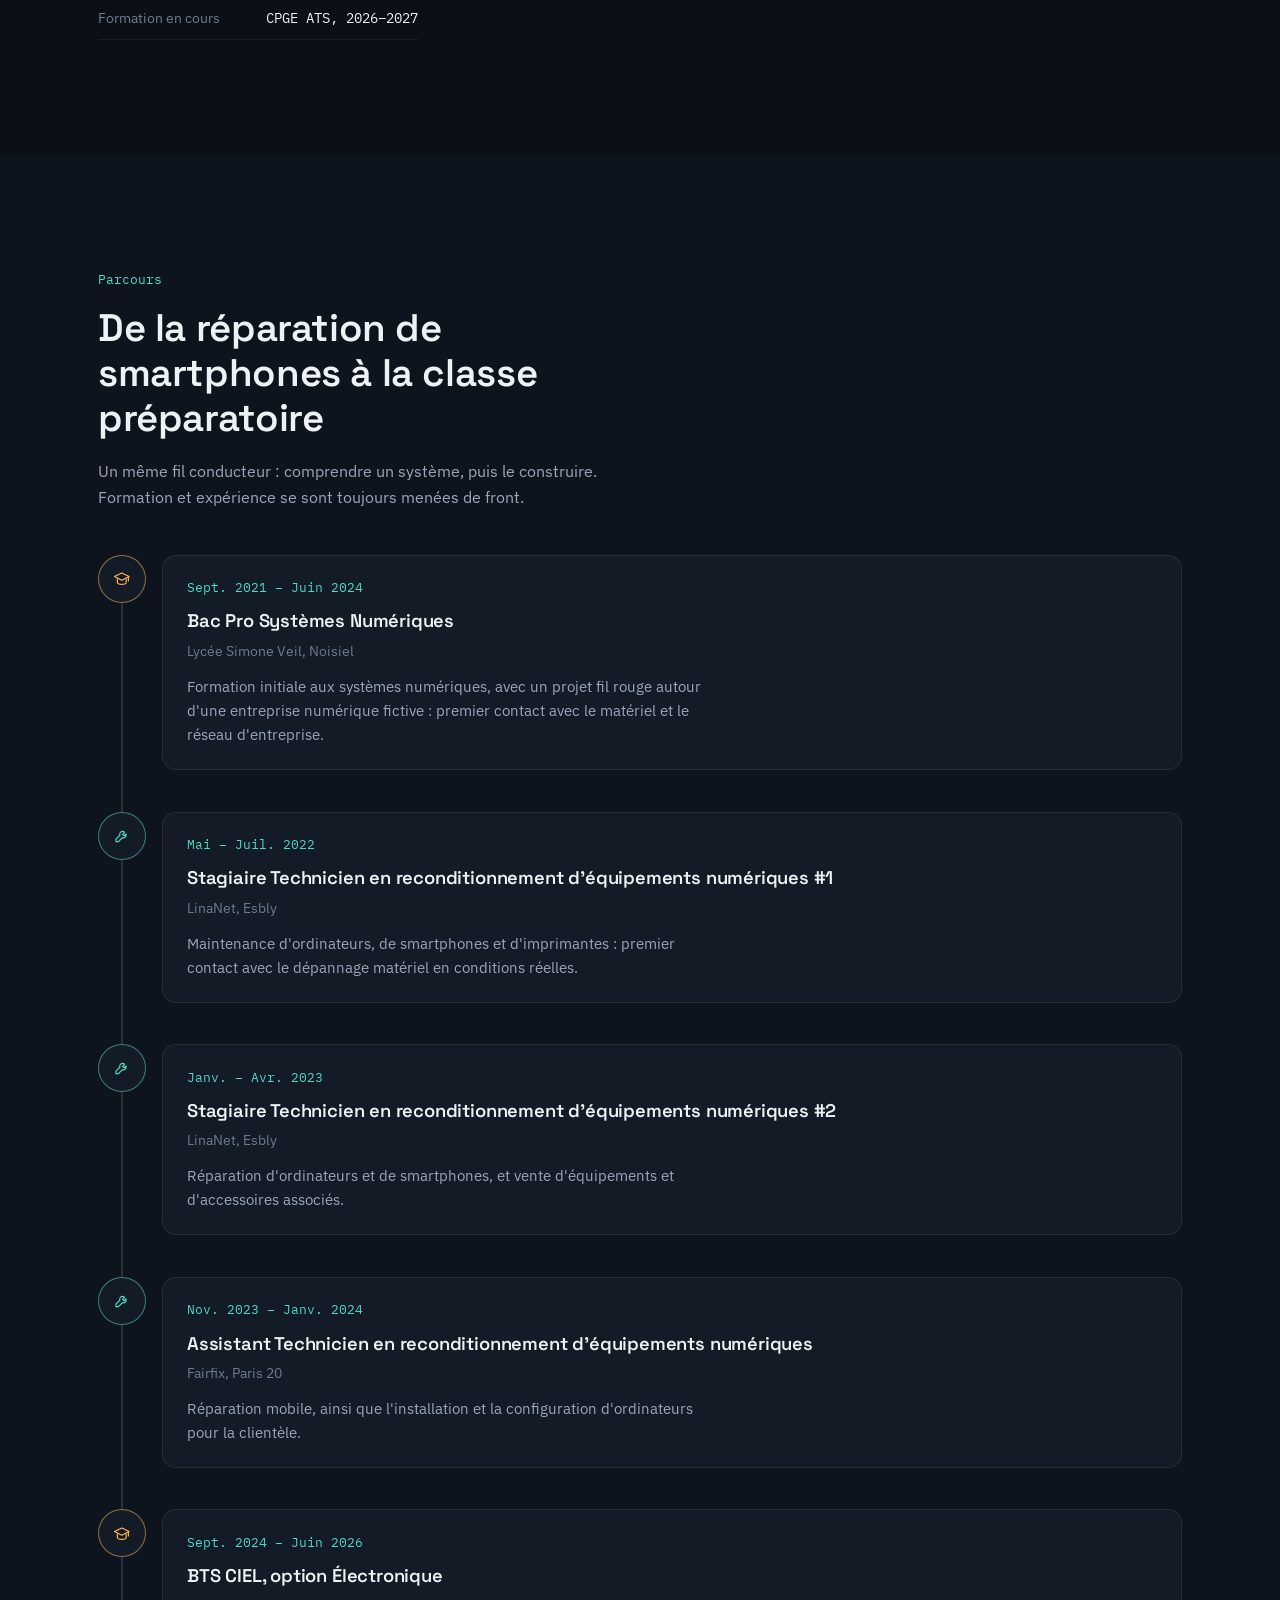
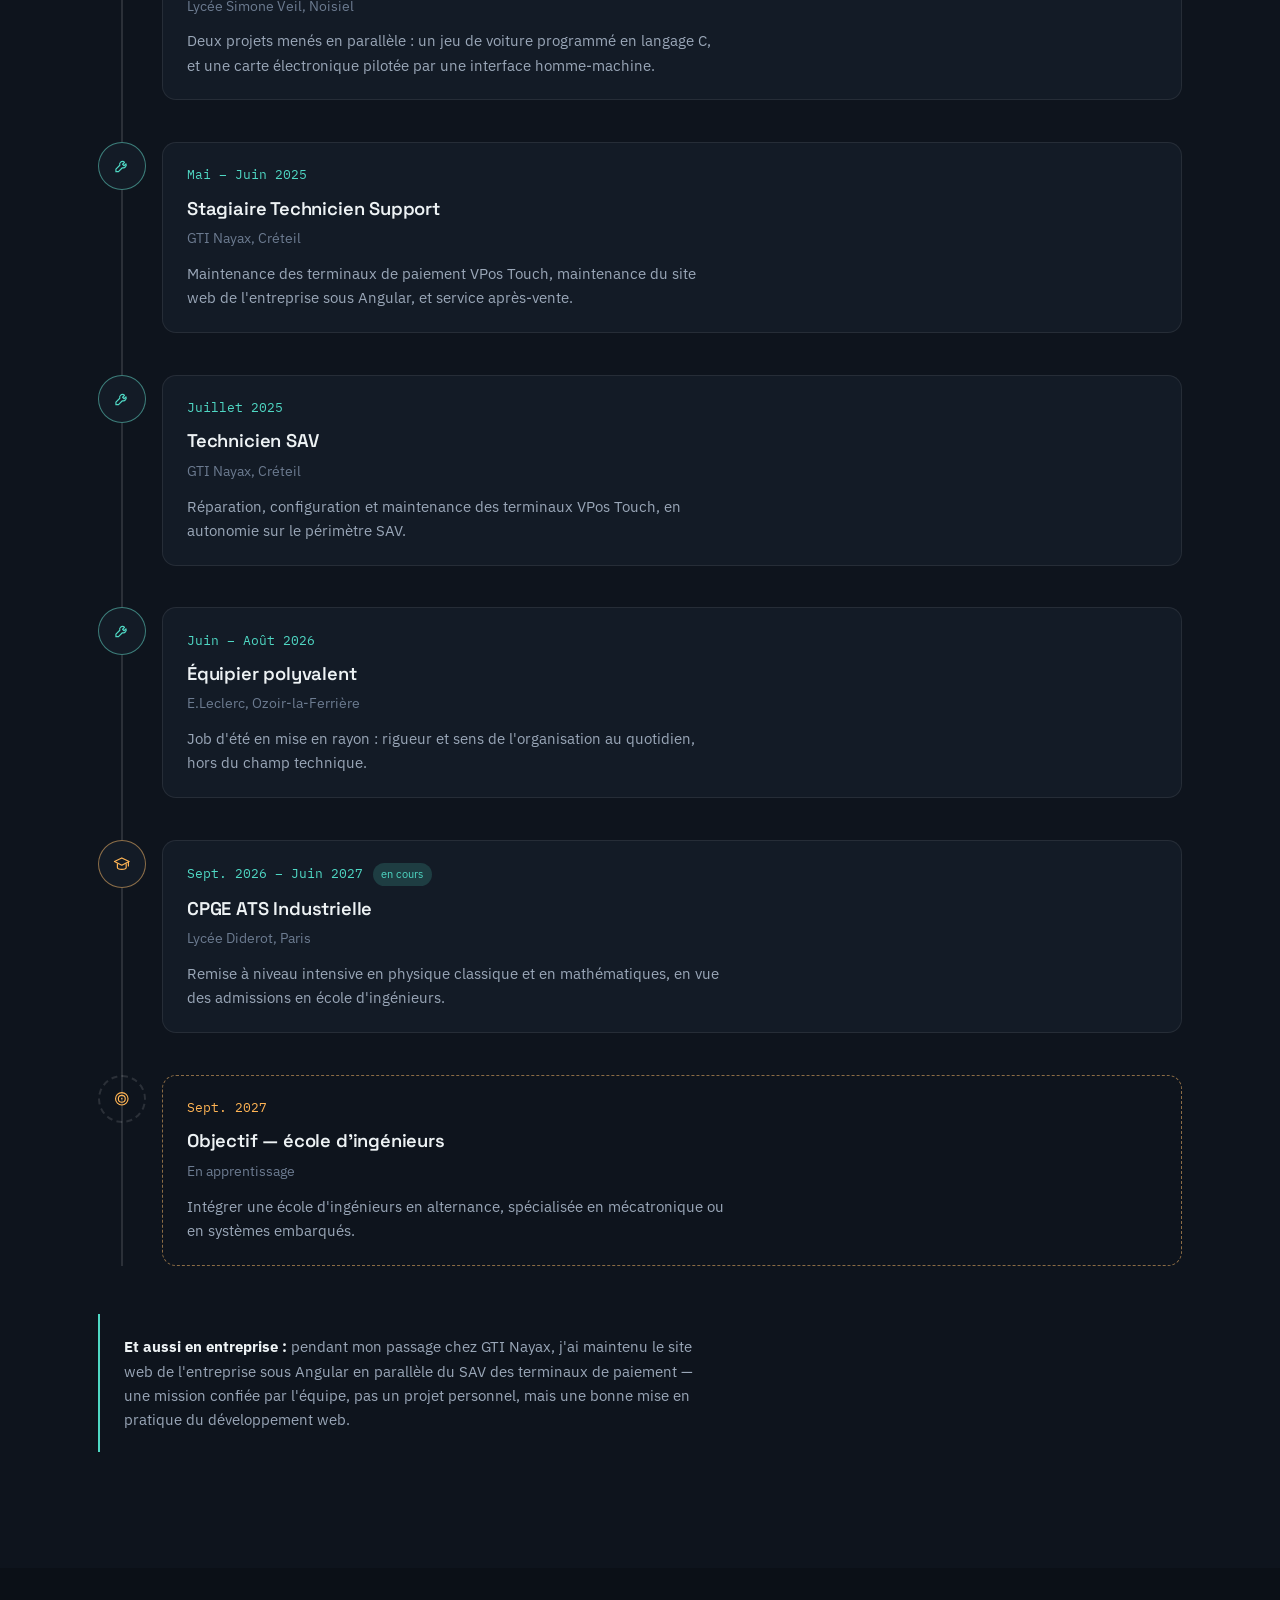
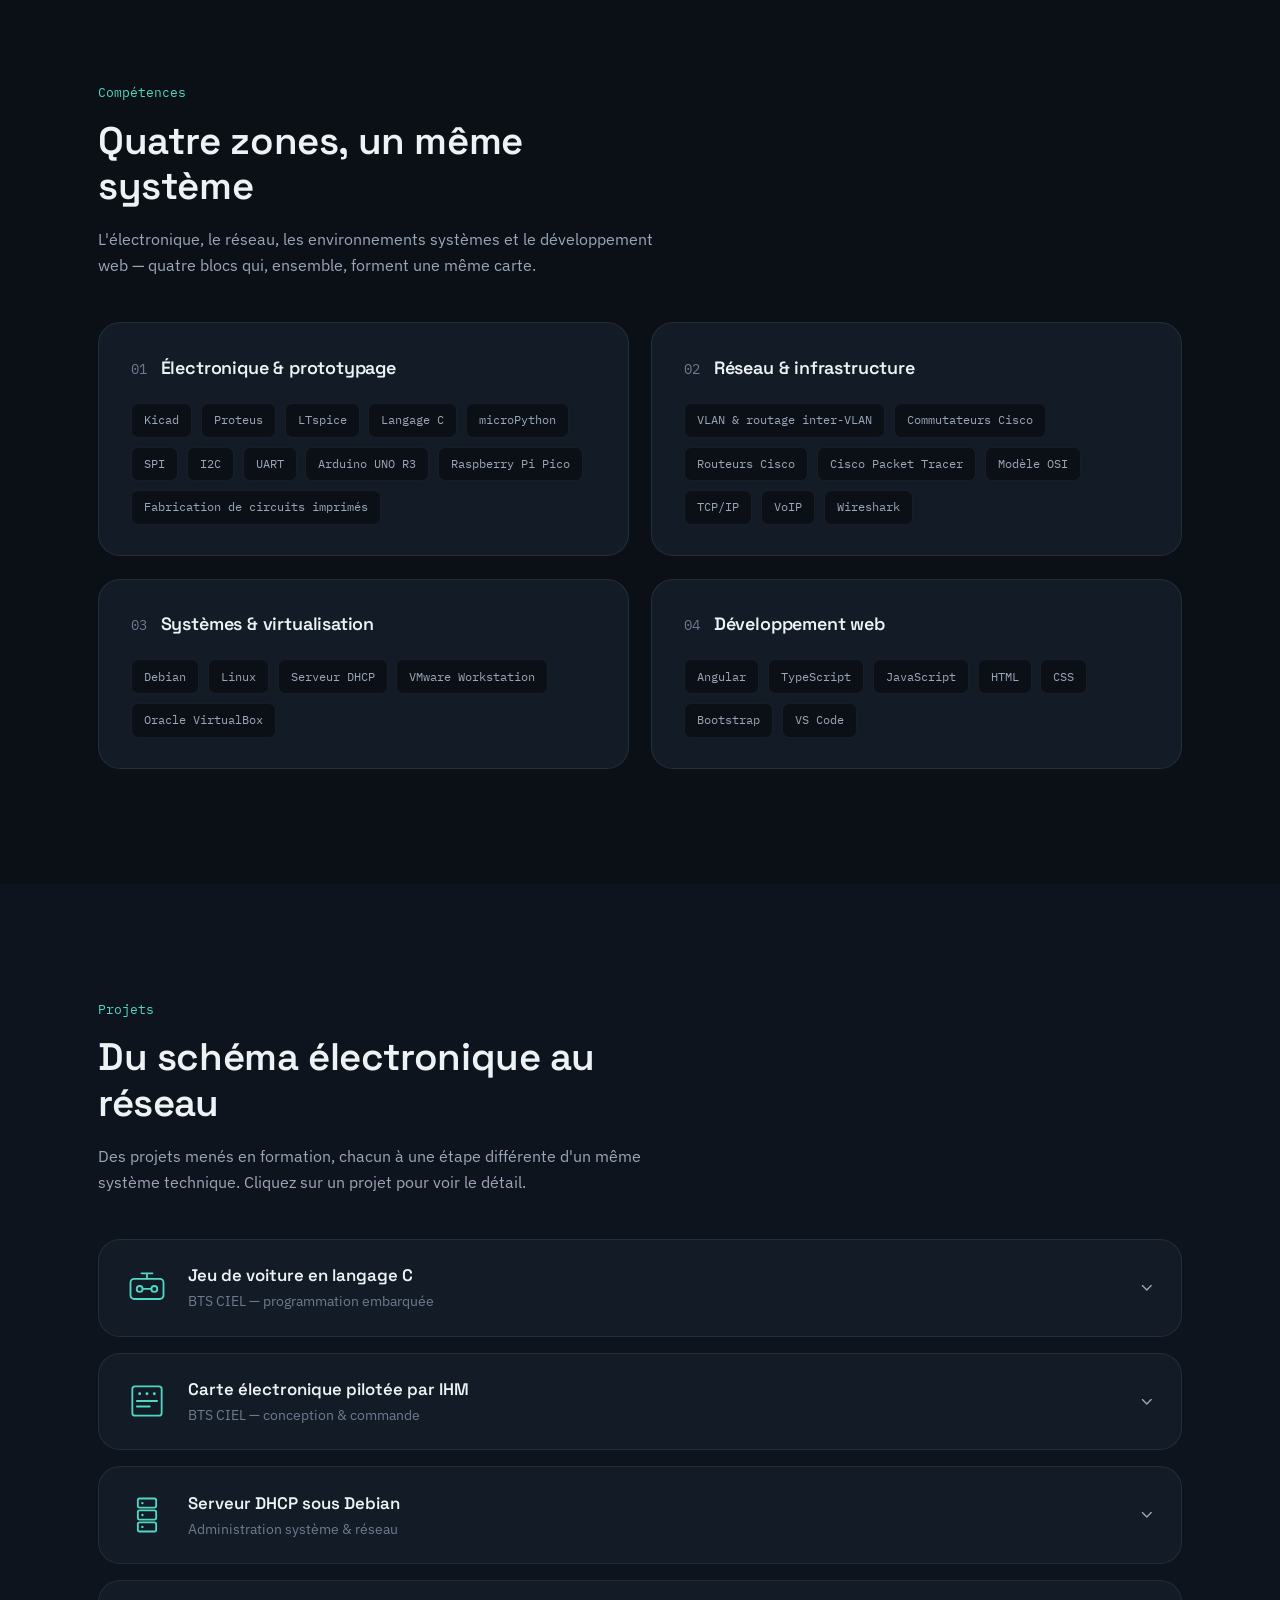
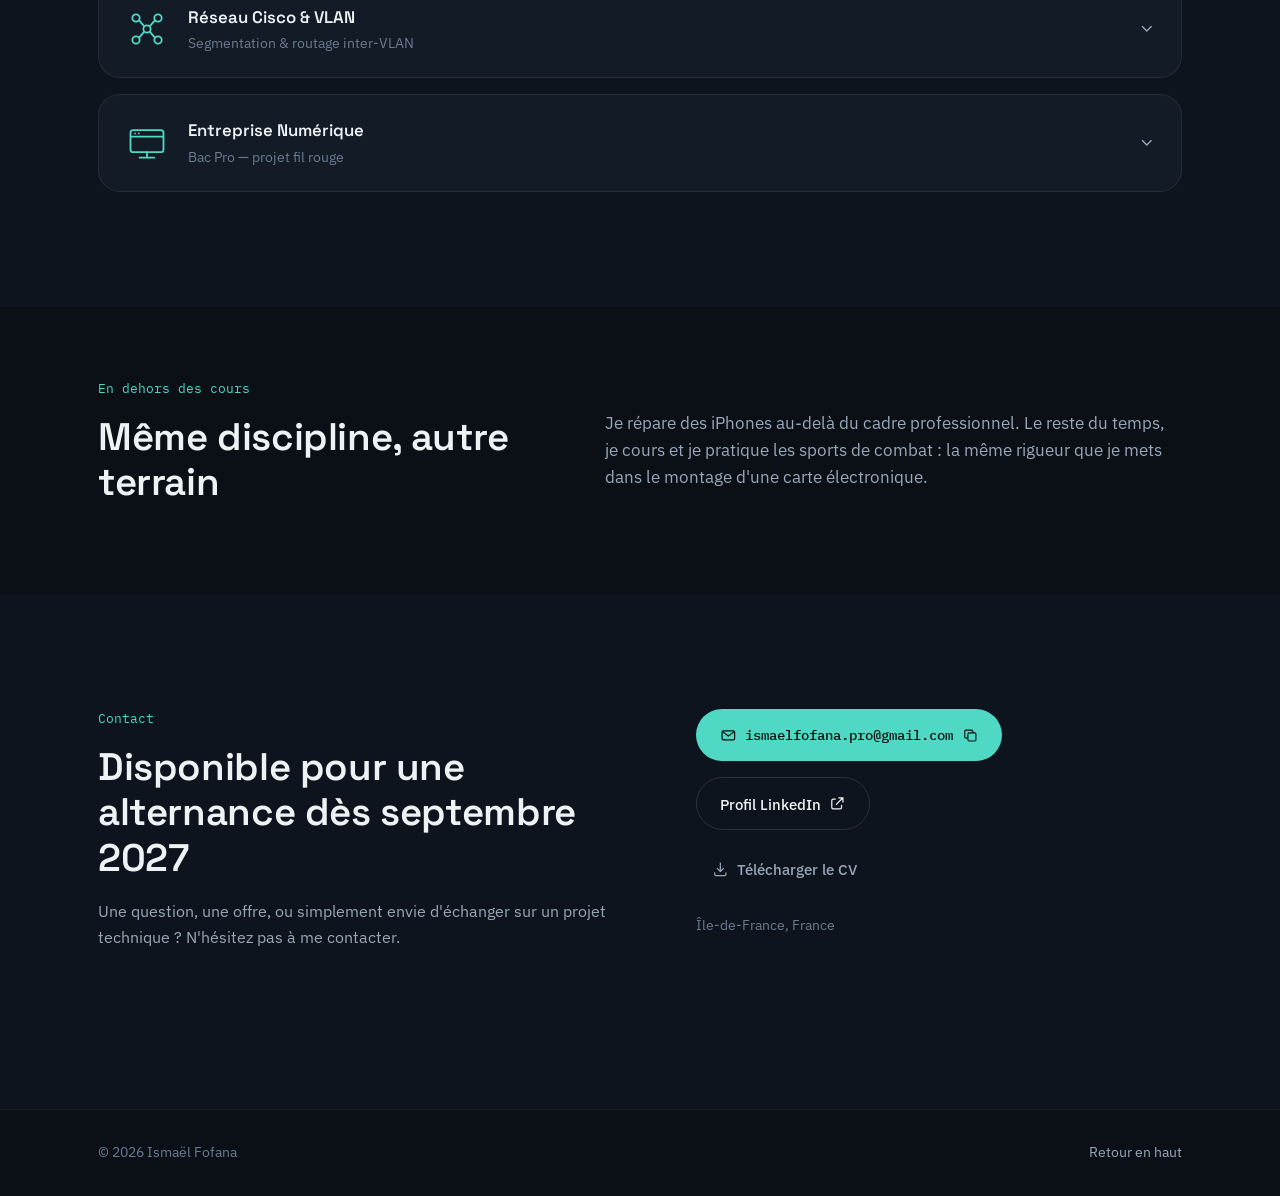
==== commit 258d1501: "Update job titles in experience section" ====
--- a/index.html
+++ b/index.html
@@ -212,7 +212,7 @@
             <div class="timeline-node"><svg class="icon" aria-hidden="true"><use href="#icon-wrench"/></svg></div>
             <div class="timeline-card">
               <p class="timeline-date">Mai – Juil. 2022</p>
-              <h3 class="timeline-title">Stagiaire Technicien en reconditionnement d'équipements numériques</h3>
+              <h3 class="timeline-title">Stagiaire Technicien en reconditionnement d'équipements numériques #1</h3>
               <p class="timeline-place">LinaNet, Esbly</p>
               <p class="timeline-desc">Maintenance d'ordinateurs, de smartphones et d'imprimantes : premier contact avec le dépannage matériel en conditions réelles.</p>
             </div>
@@ -222,7 +222,7 @@
             <div class="timeline-node"><svg class="icon" aria-hidden="true"><use href="#icon-wrench"/></svg></div>
             <div class="timeline-card">
               <p class="timeline-date">Janv. – Avr. 2023</p>
-              <h3 class="timeline-title">Stagiaire Technicien en reconditionnement d'équipements numériques</h3>
+              <h3 class="timeline-title">Stagiaire Technicien en reconditionnement d'équipements numériques #2</h3>
               <p class="timeline-place">LinaNet, Esbly</p>
               <p class="timeline-desc">Réparation d'ordinateurs et de smartphones, et vente d'équipements et d'accessoires associés.</p>
             </div>
@@ -232,7 +232,7 @@
             <div class="timeline-node"><svg class="icon" aria-hidden="true"><use href="#icon-wrench"/></svg></div>
             <div class="timeline-card">
               <p class="timeline-date">Nov. 2023 – Janv. 2024</p>
-              <h3 class="timeline-title">Stagiaire Technicien en reconditionnement d'équipements numériques</h3>
+              <h3 class="timeline-title">Assistant Technicien en reconditionnement d'équipements numériques</h3>
               <p class="timeline-place">Fairfix, Paris 20</p>
               <p class="timeline-desc">Réparation mobile, ainsi que l'installation et la configuration d'ordinateurs pour la clientèle.</p>
             </div>
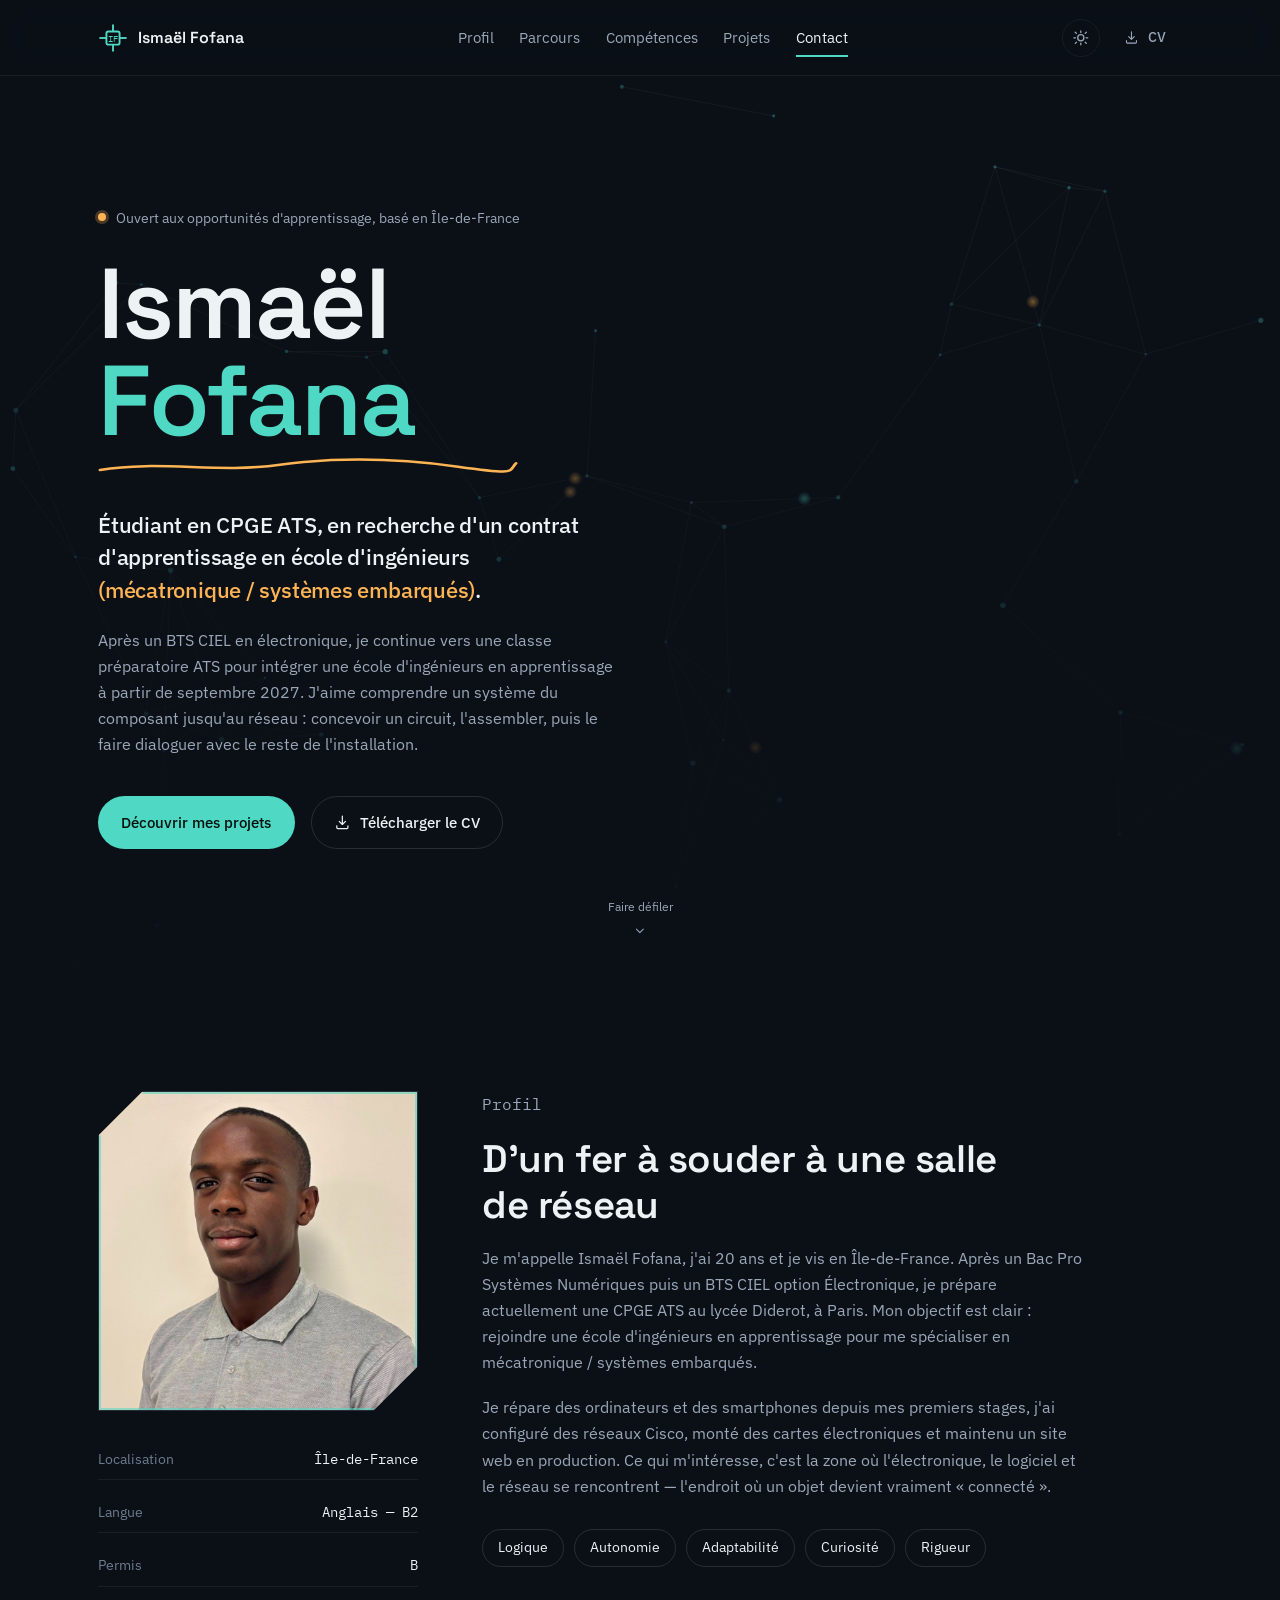
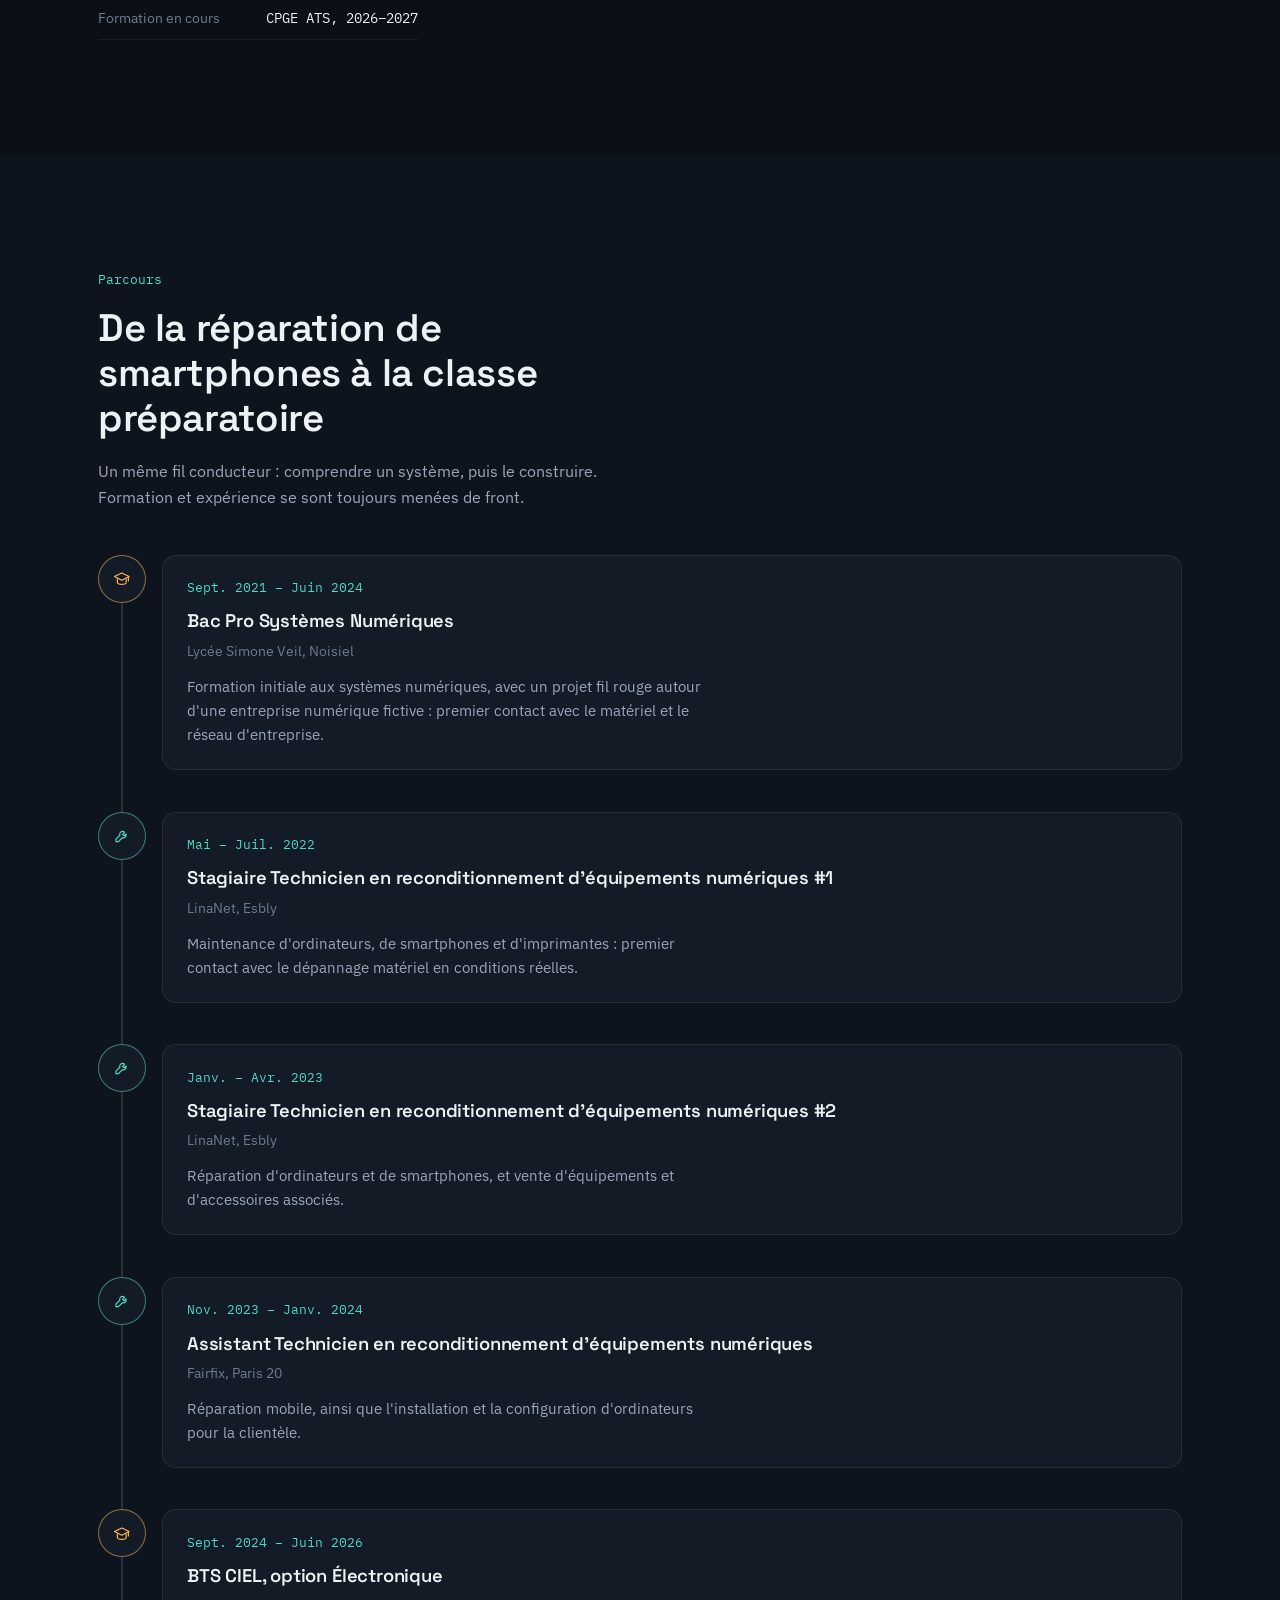
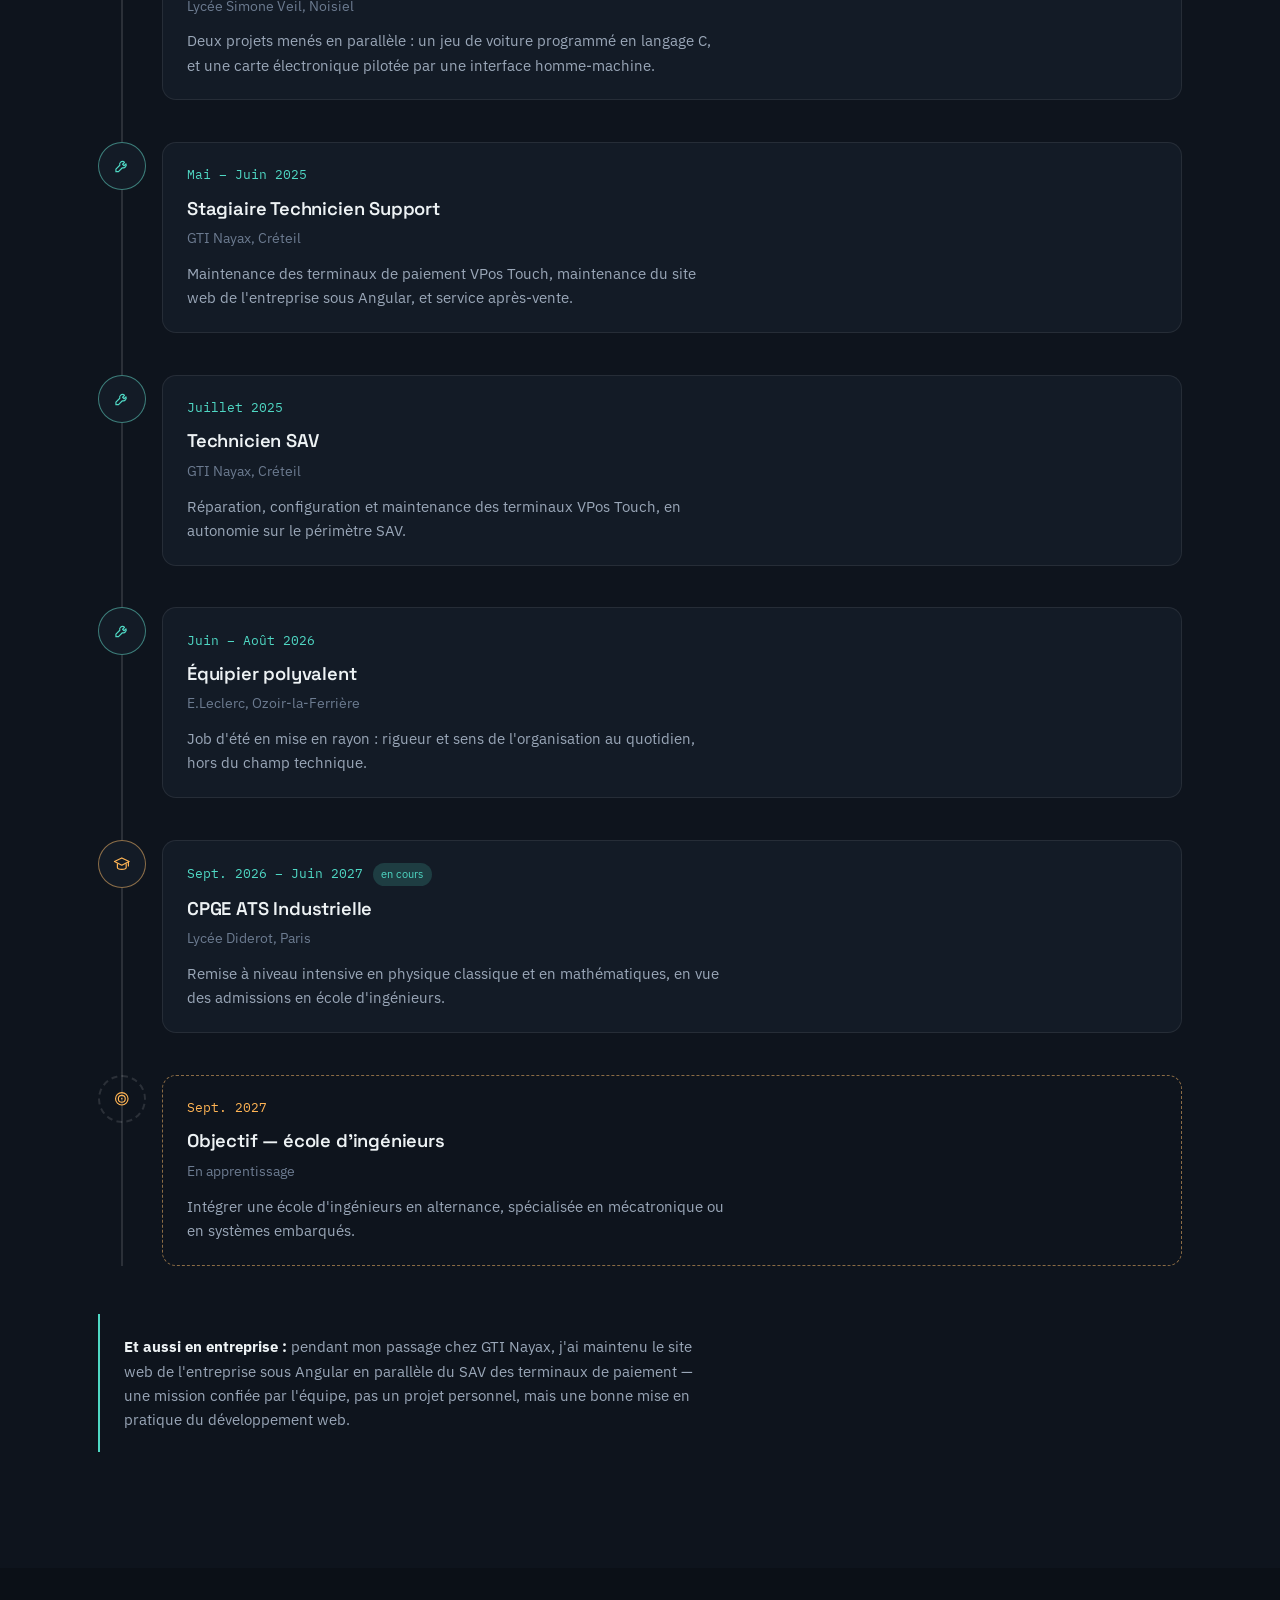
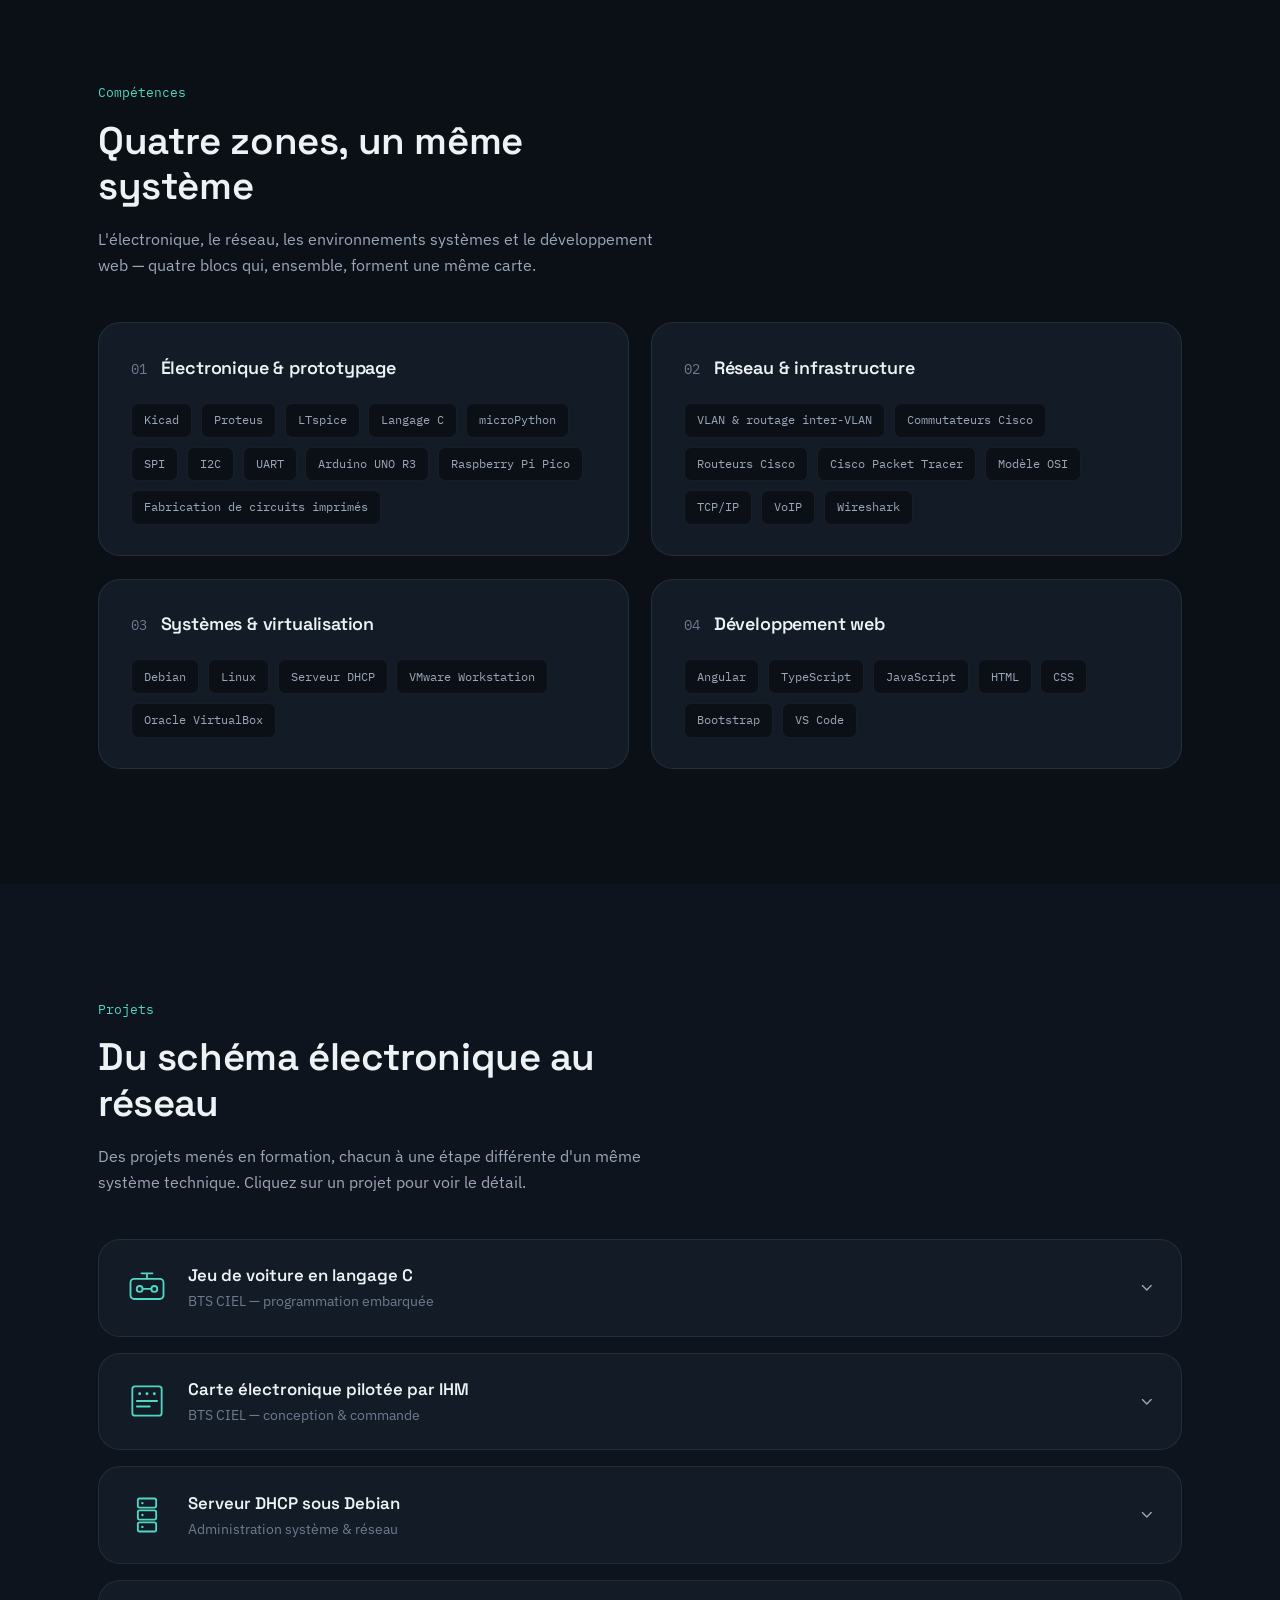
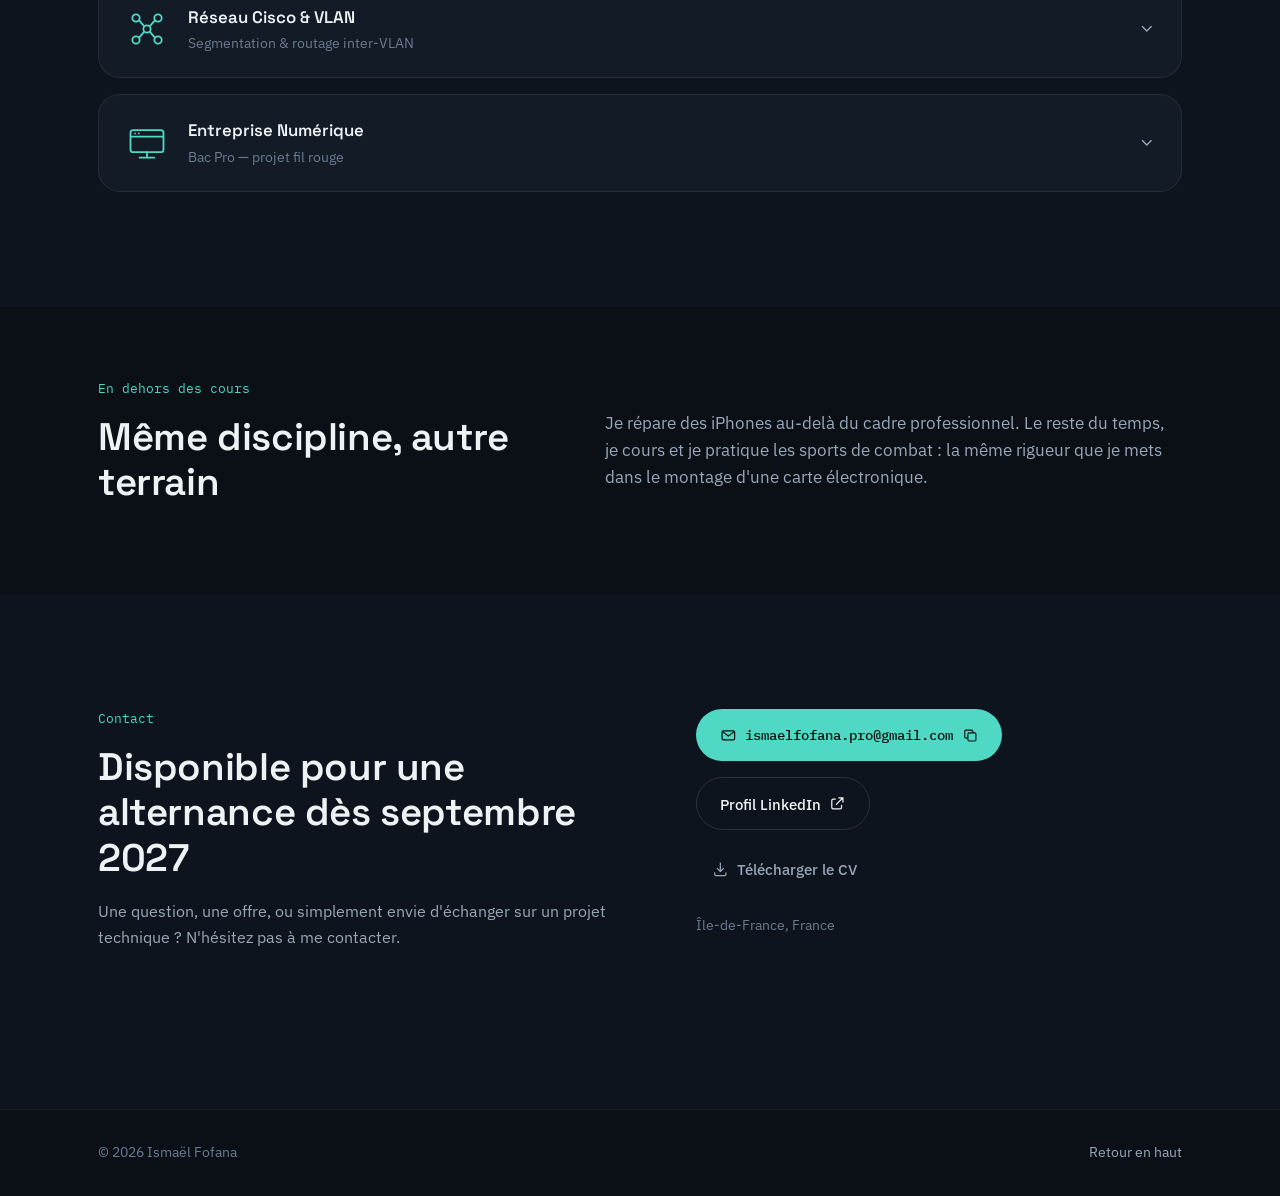
==== commit b75ab91f: "Update specialization description in index.html" ====
--- a/index.html
+++ b/index.html
@@ -162,7 +162,7 @@
           Je m'appelle Ismaël Fofana, j'ai 20 ans et je vis en Île-de-France. Après un Bac&nbsp;Pro
           Systèmes Numériques puis un BTS&nbsp;CIEL option Électronique, je prépare actuellement une
           CPGE&nbsp;ATS au lycée Diderot, à Paris. Mon objectif est clair&nbsp;: rejoindre une école
-          d'ingénieurs en apprentissage pour me spécialiser en mécatronique et systèmes embarqués.
+          d'ingénieurs en apprentissage pour me spécialiser en mécatronique / systèmes embarqués.
         </p>
         <p>
           Je répare des ordinateurs et des smartphones depuis mes premiers stages, j'ai configuré des
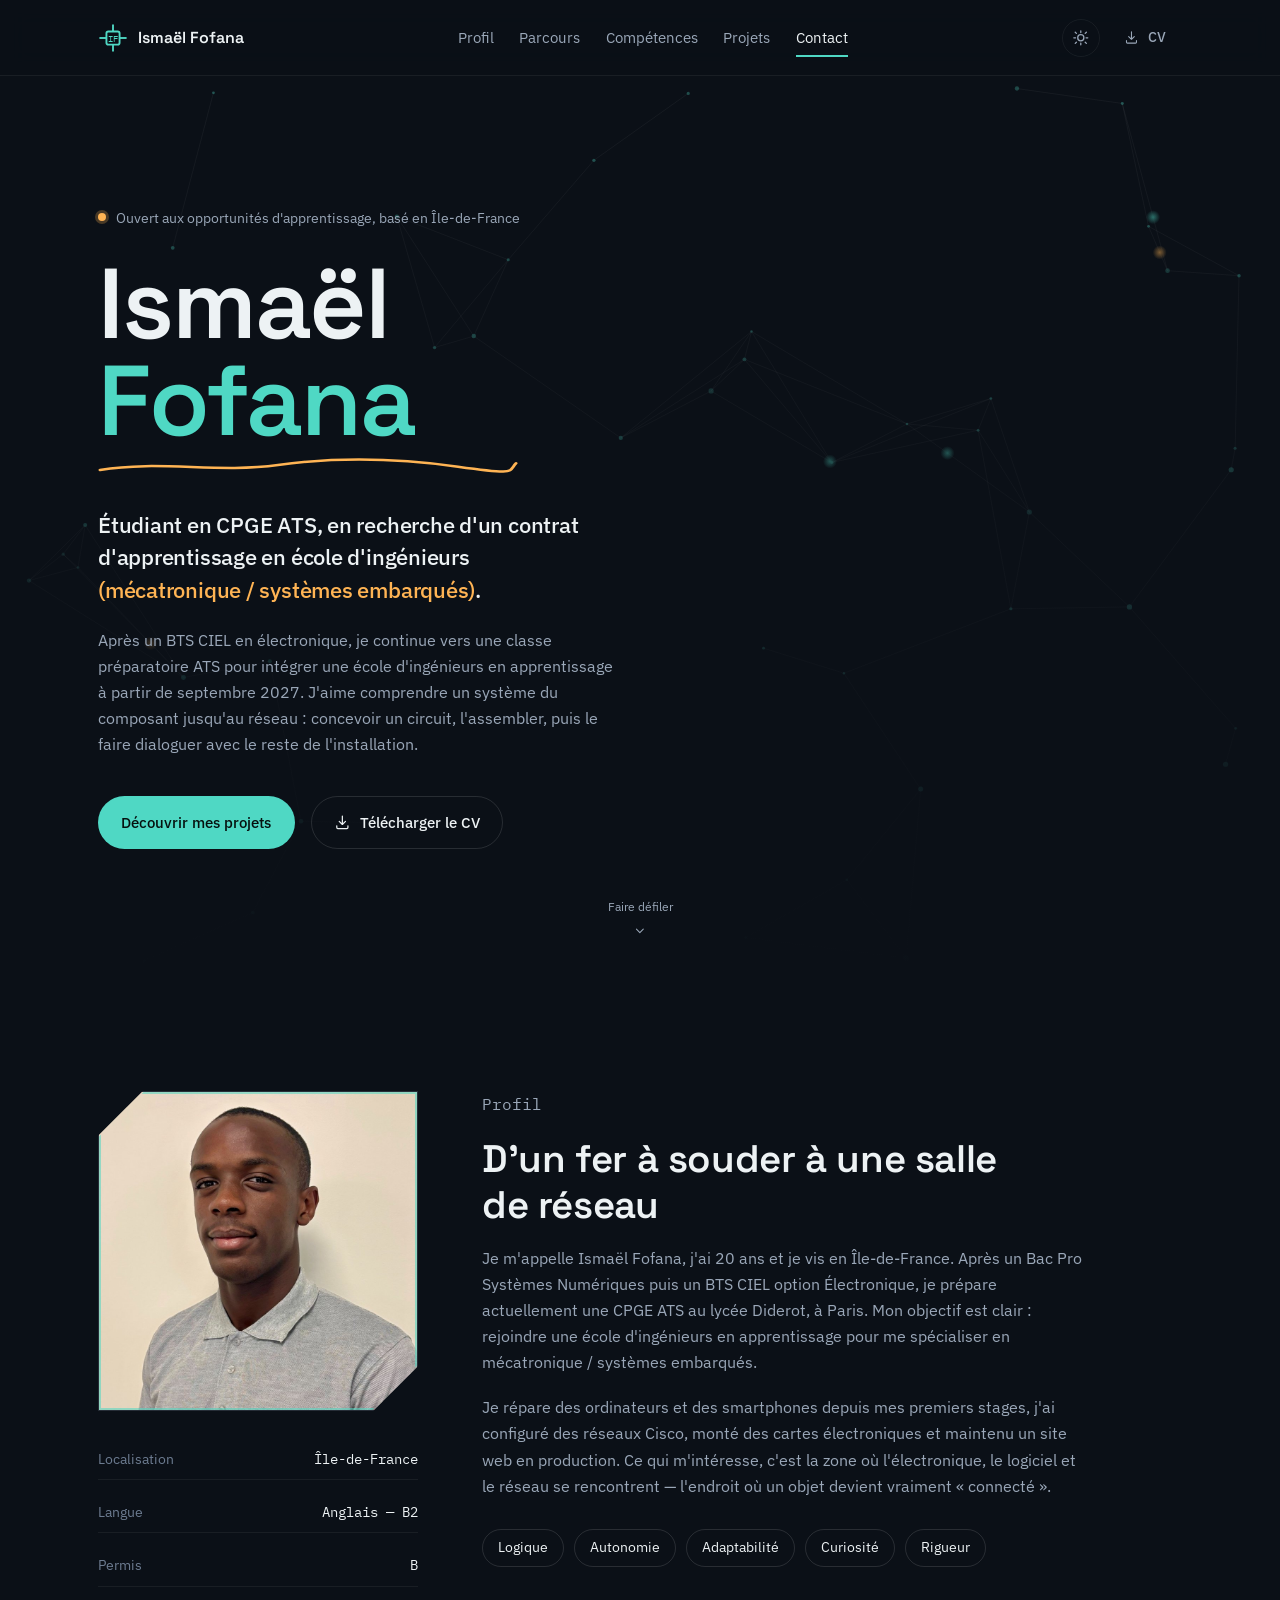
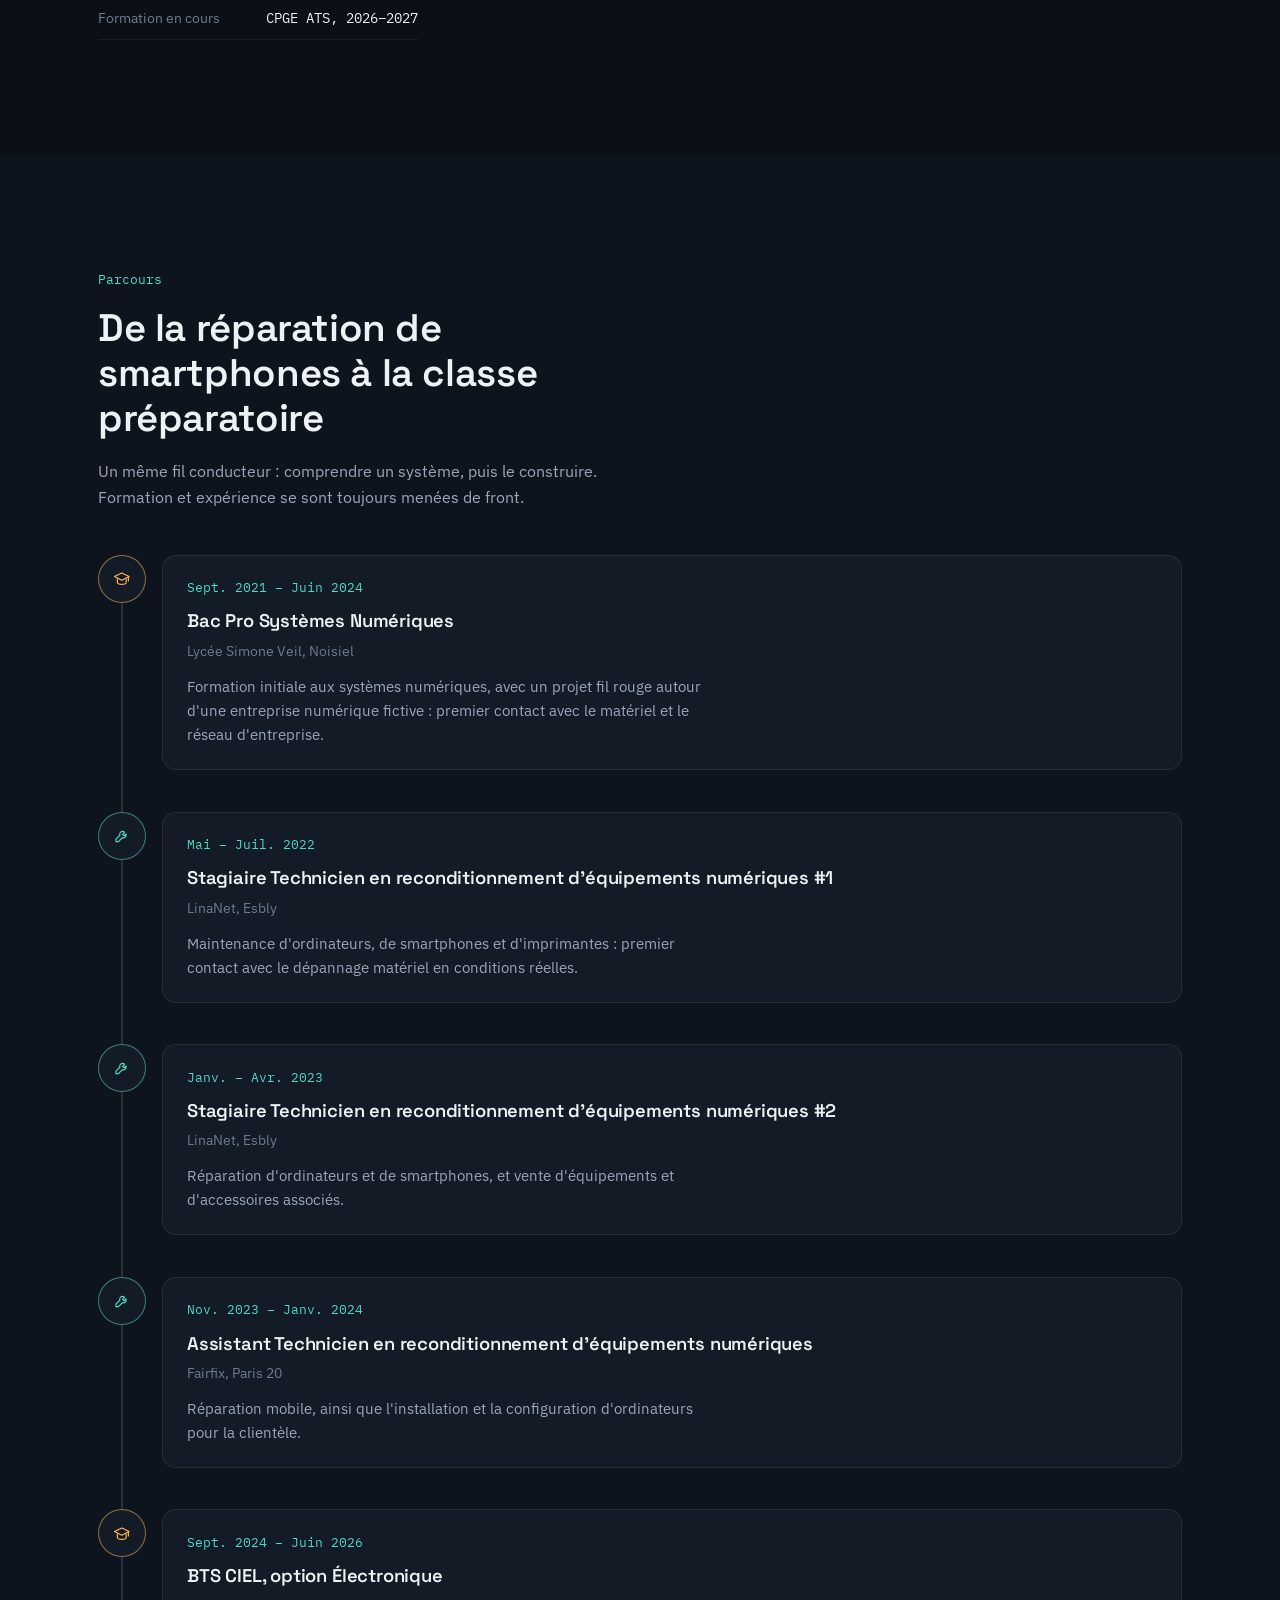
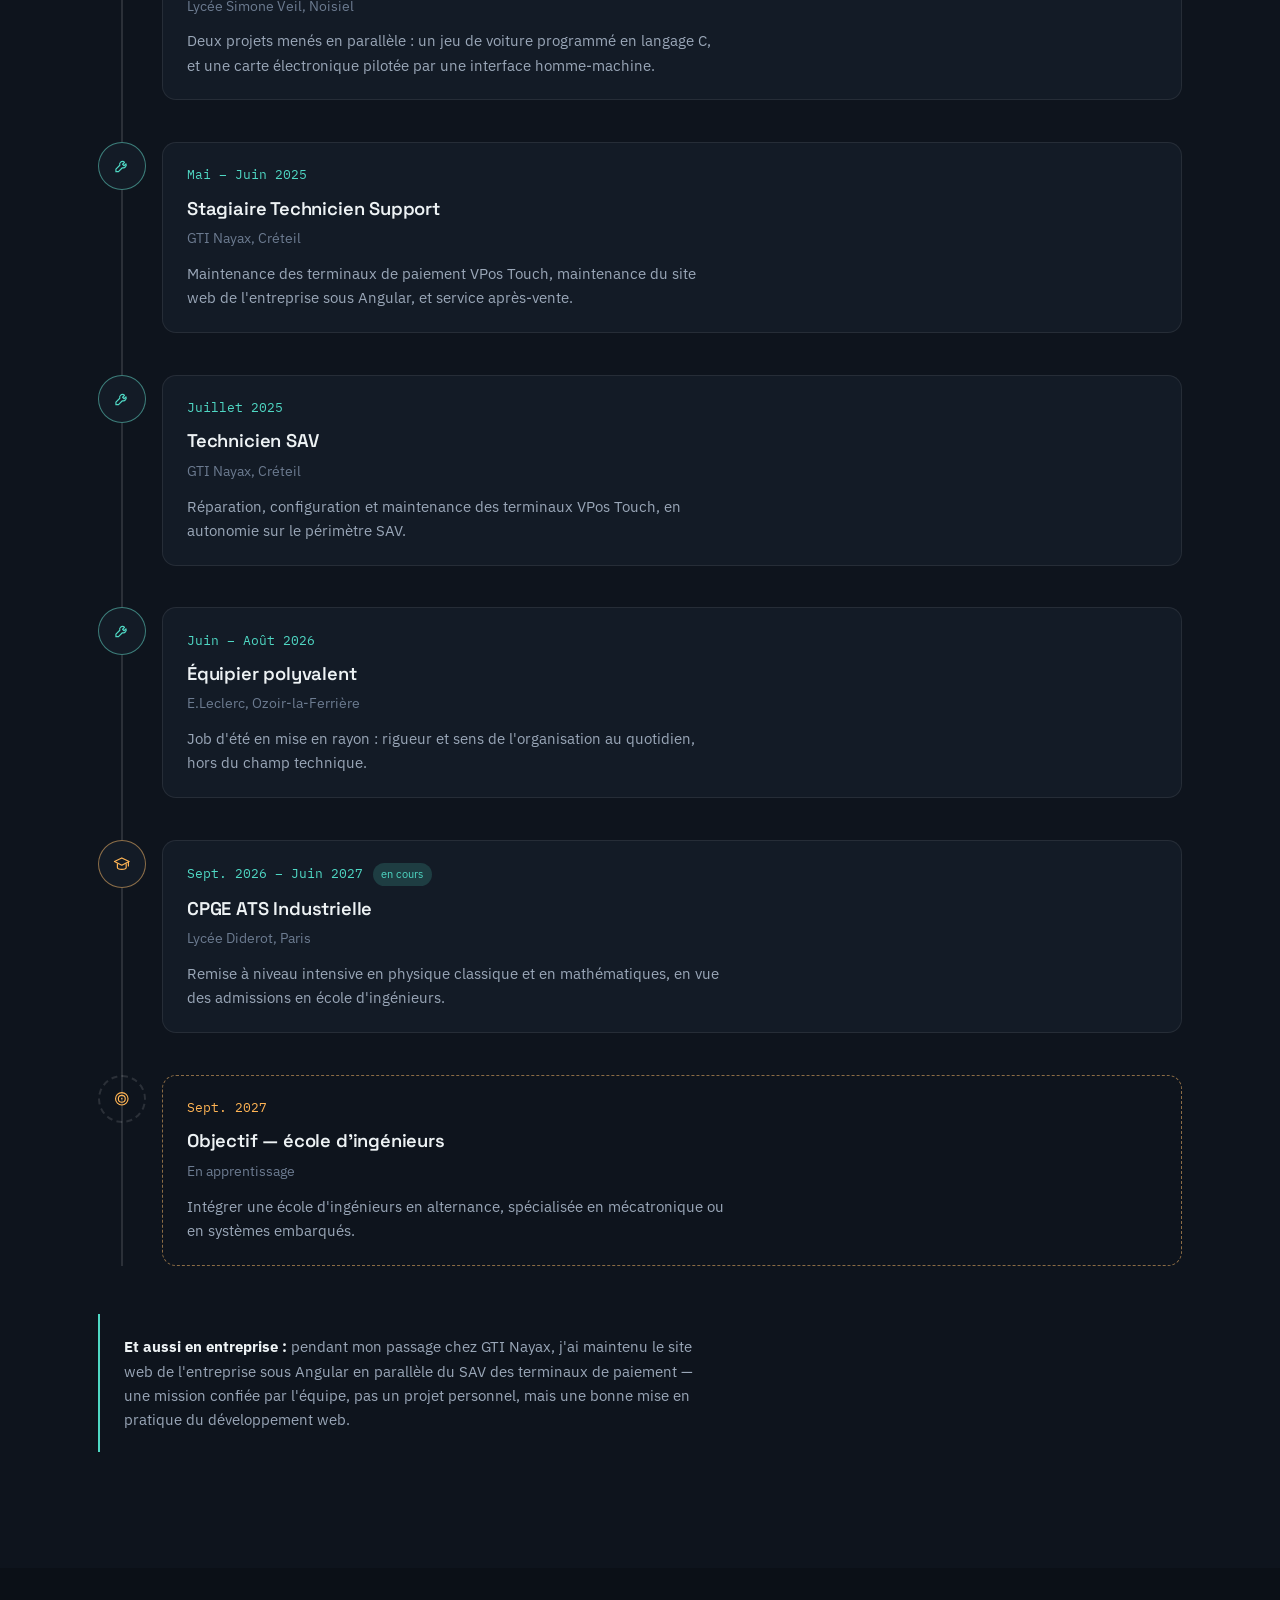
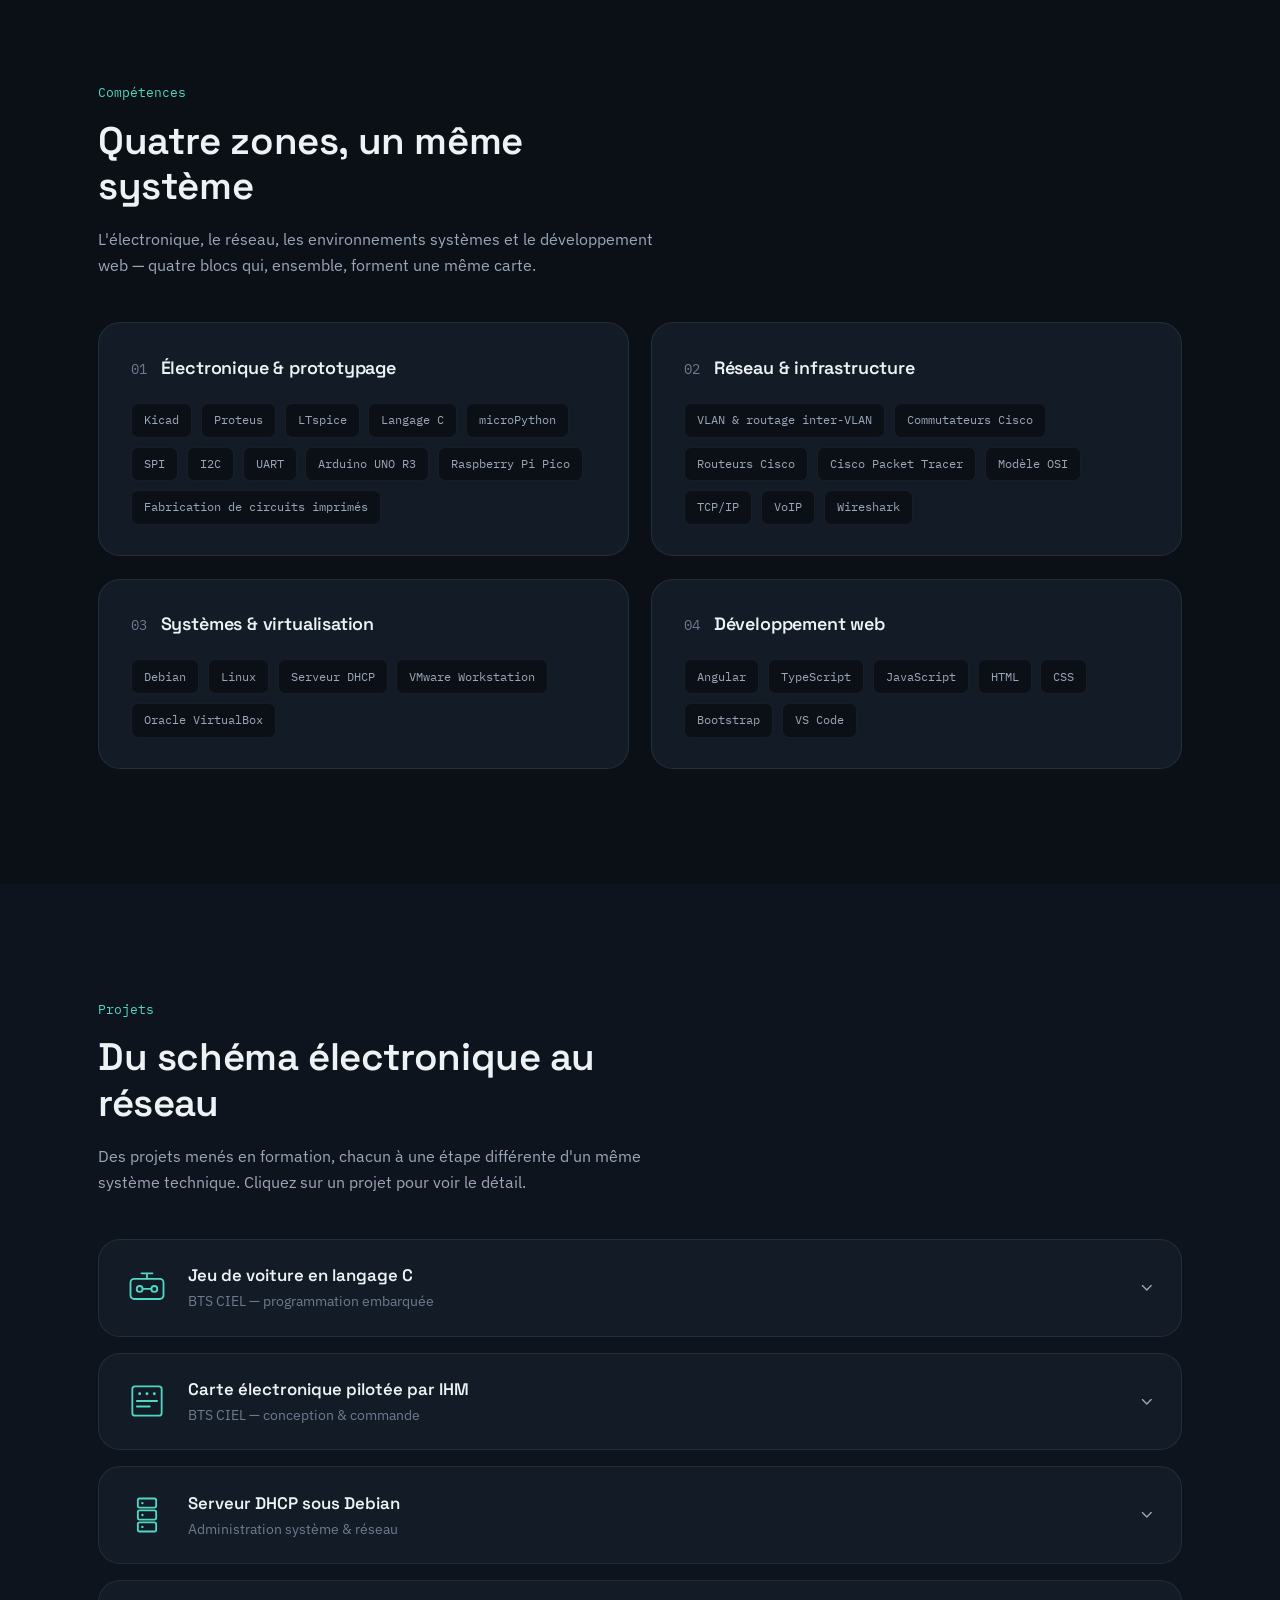
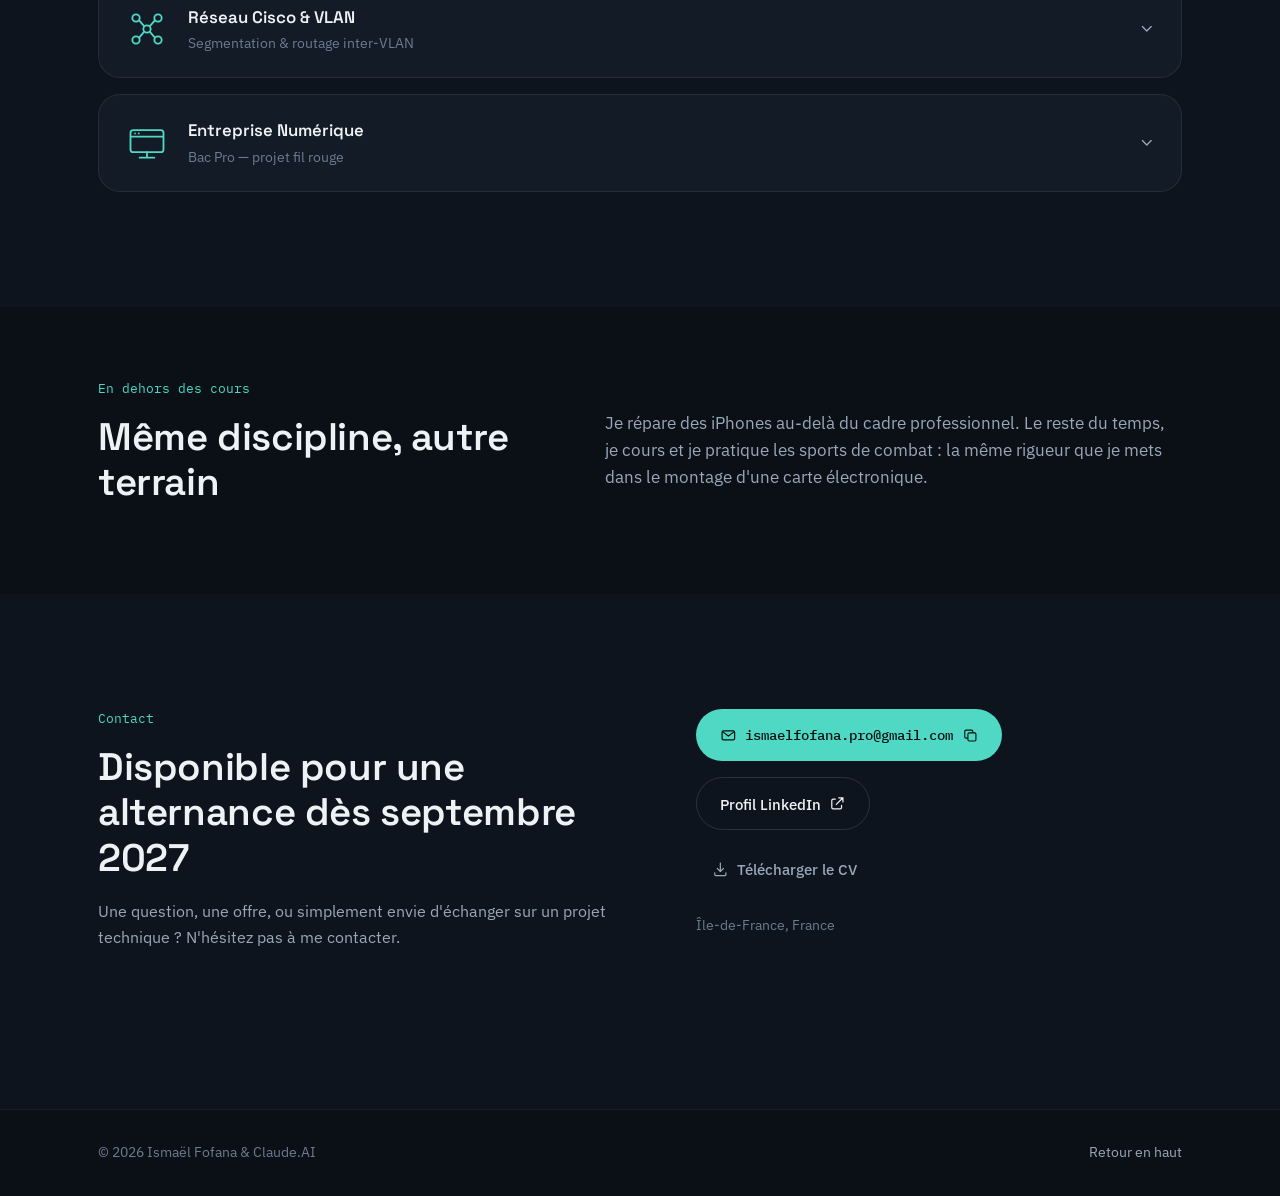
==== commit 265eec7d: "Update index.html" ====
--- a/index.html
+++ b/index.html
@@ -616,7 +616,7 @@
 <!-- ==================== PIED DE PAGE ==================== -->
 <footer class="site-footer">
   <div class="container footer-inner">
-    <p>© <span id="footerYear">2026</span> Ismaël Fofana</p>
+    <p>© <span id="footerYear">2026</span> Ismaël Fofana & Claude.AI</p>
     <a href="#top" class="footer-top" data-scroll>Retour en haut</a>
   </div>
 </footer>
